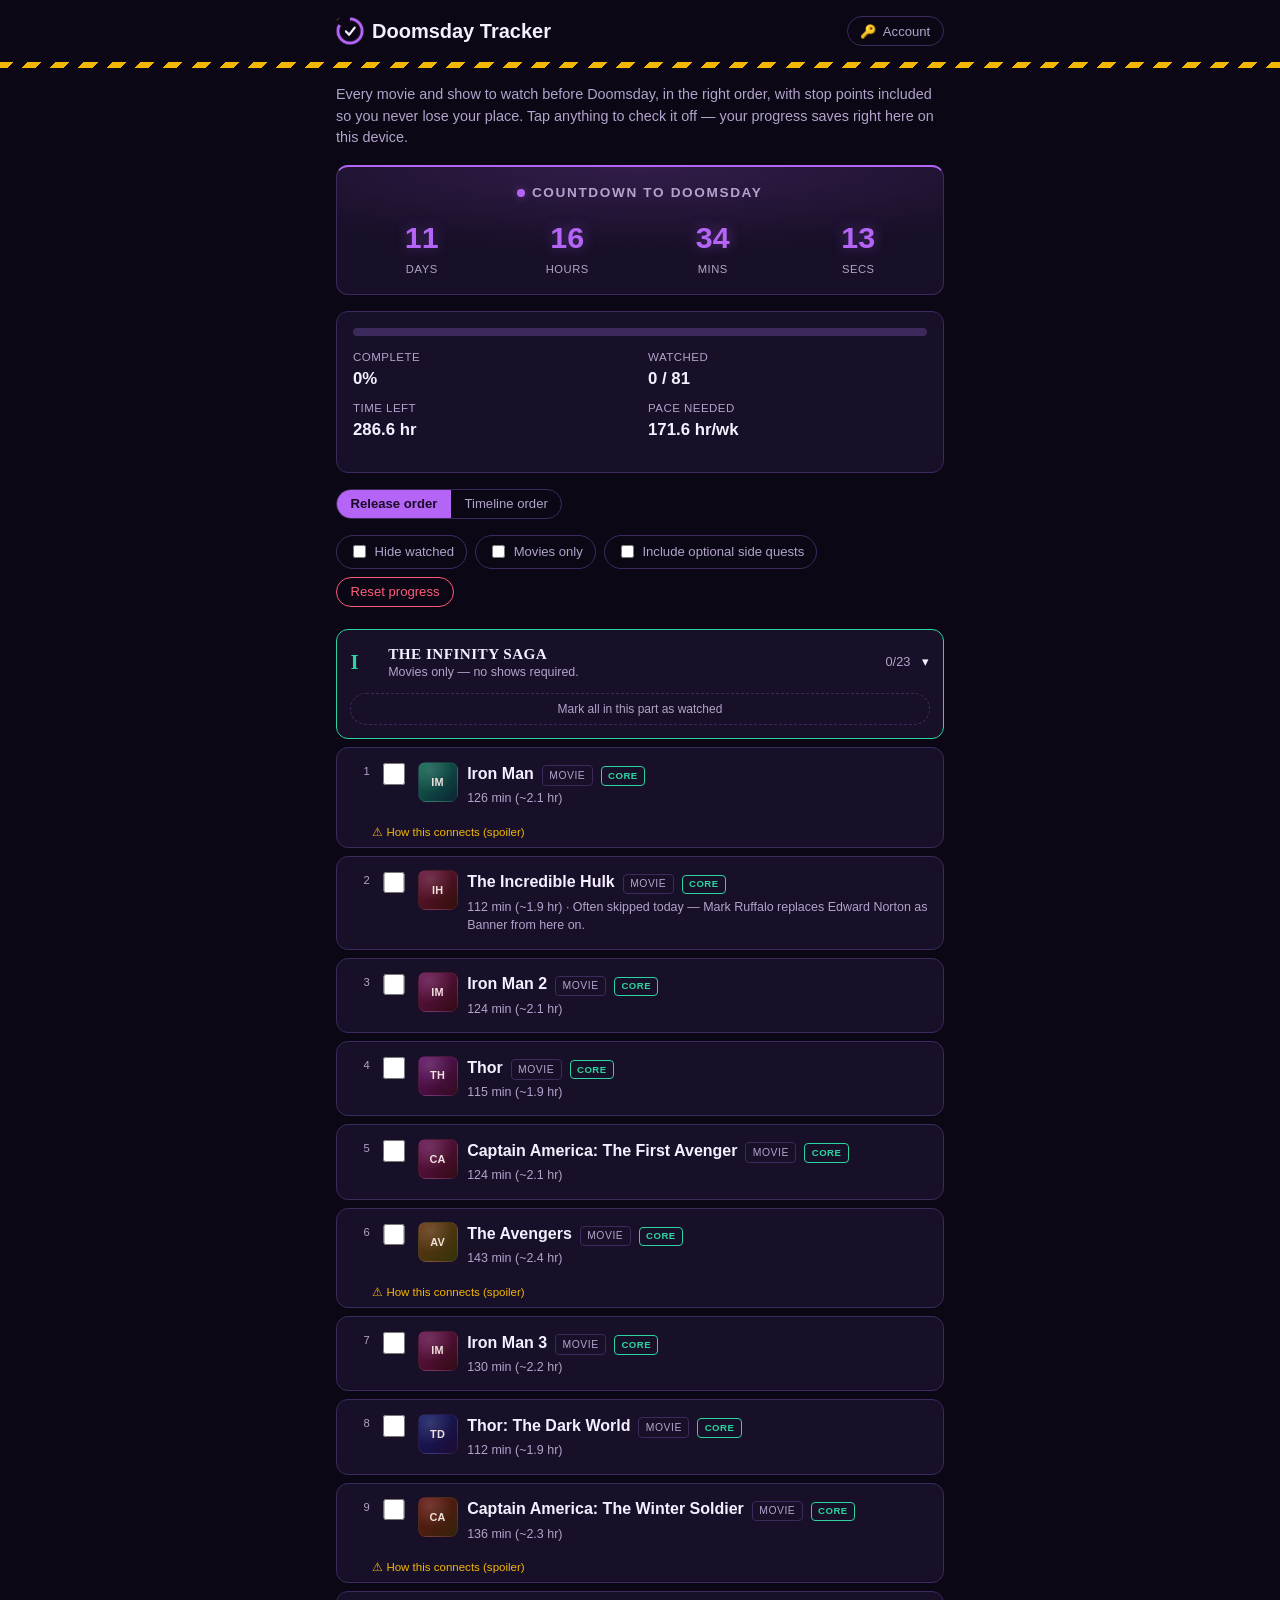
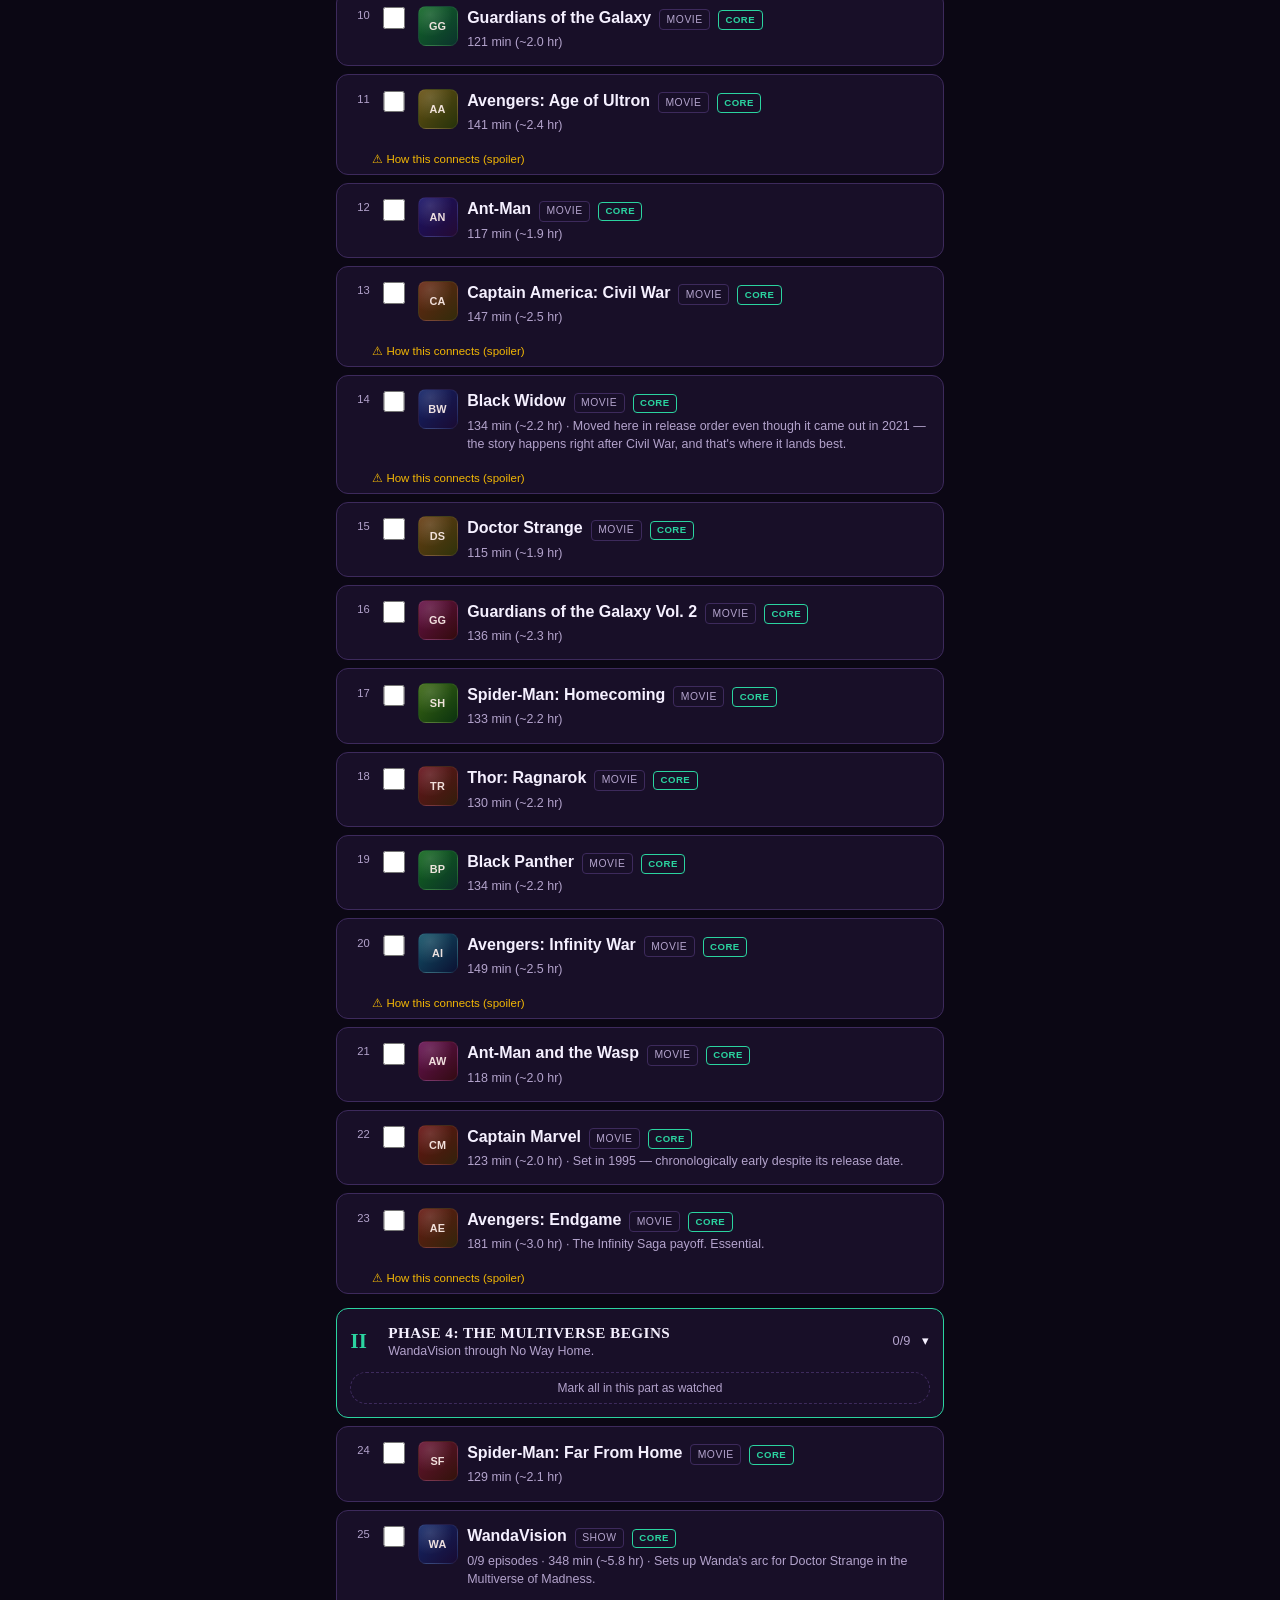
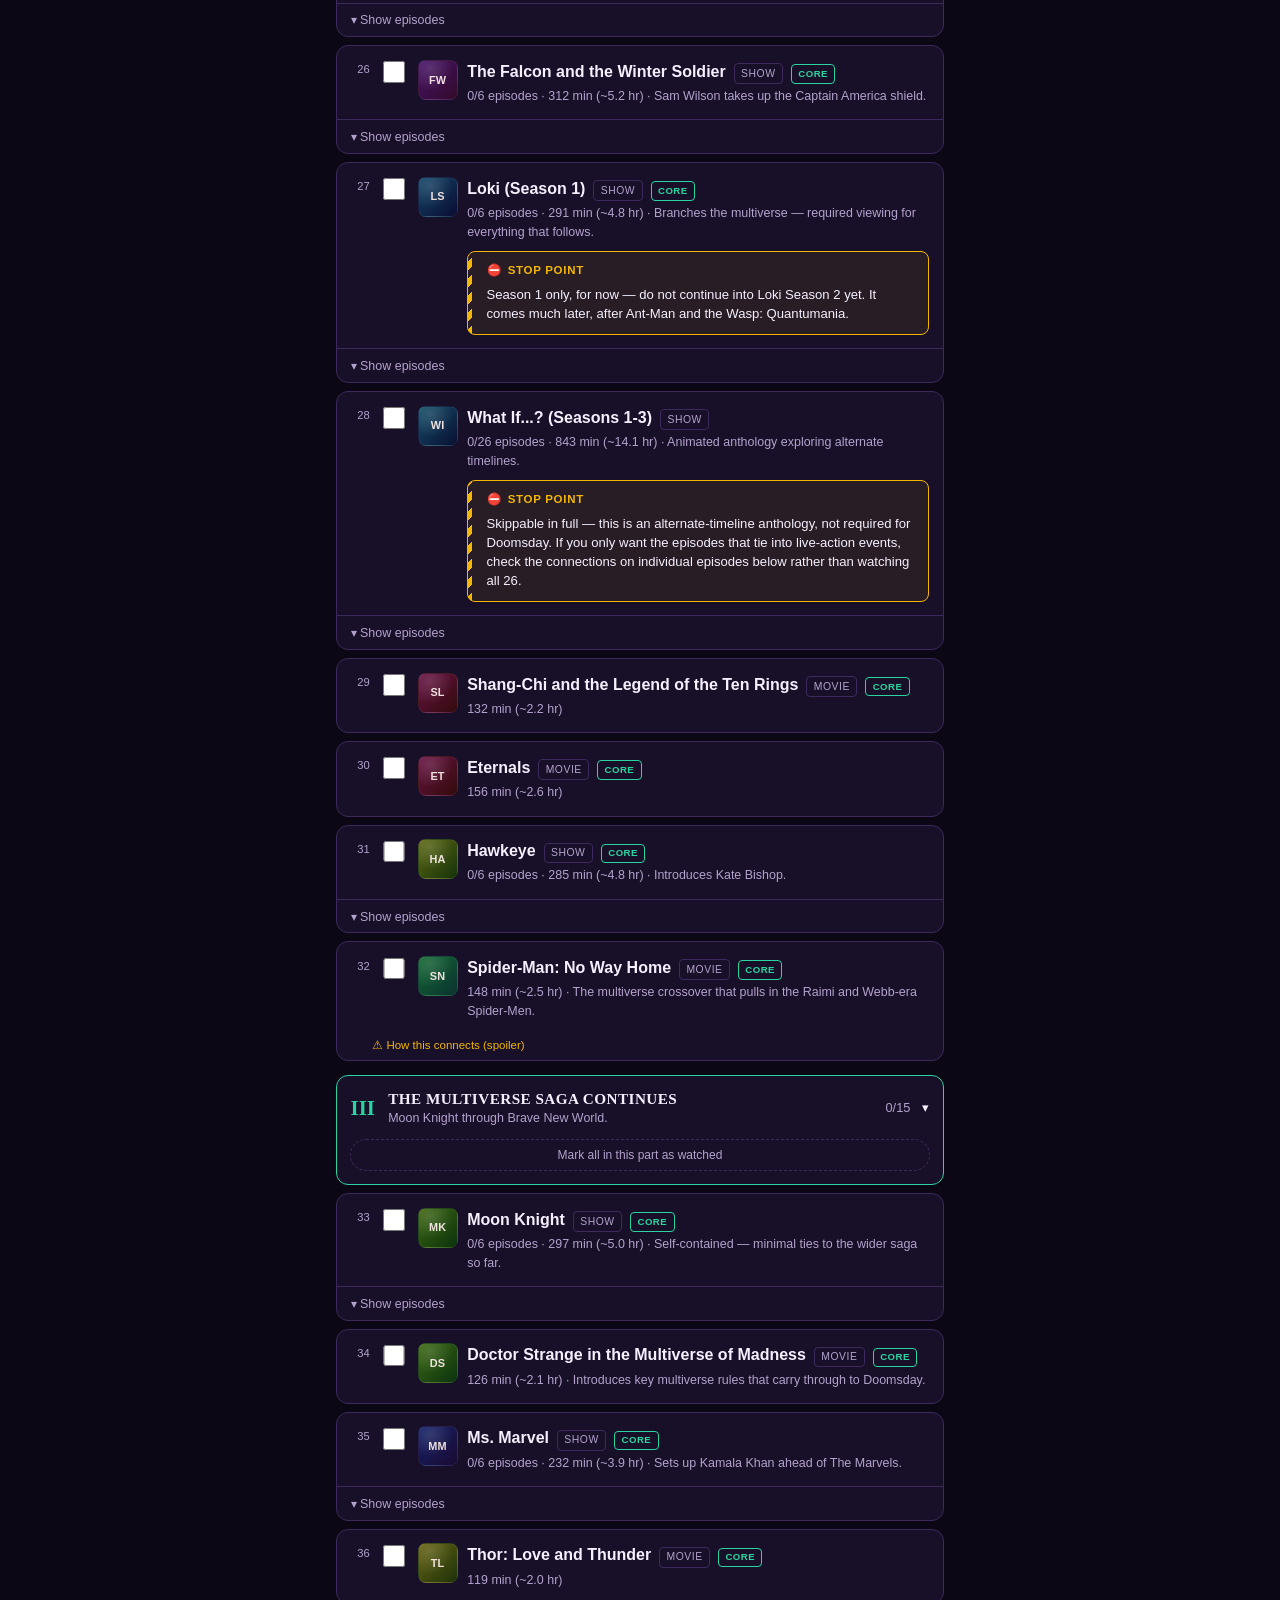
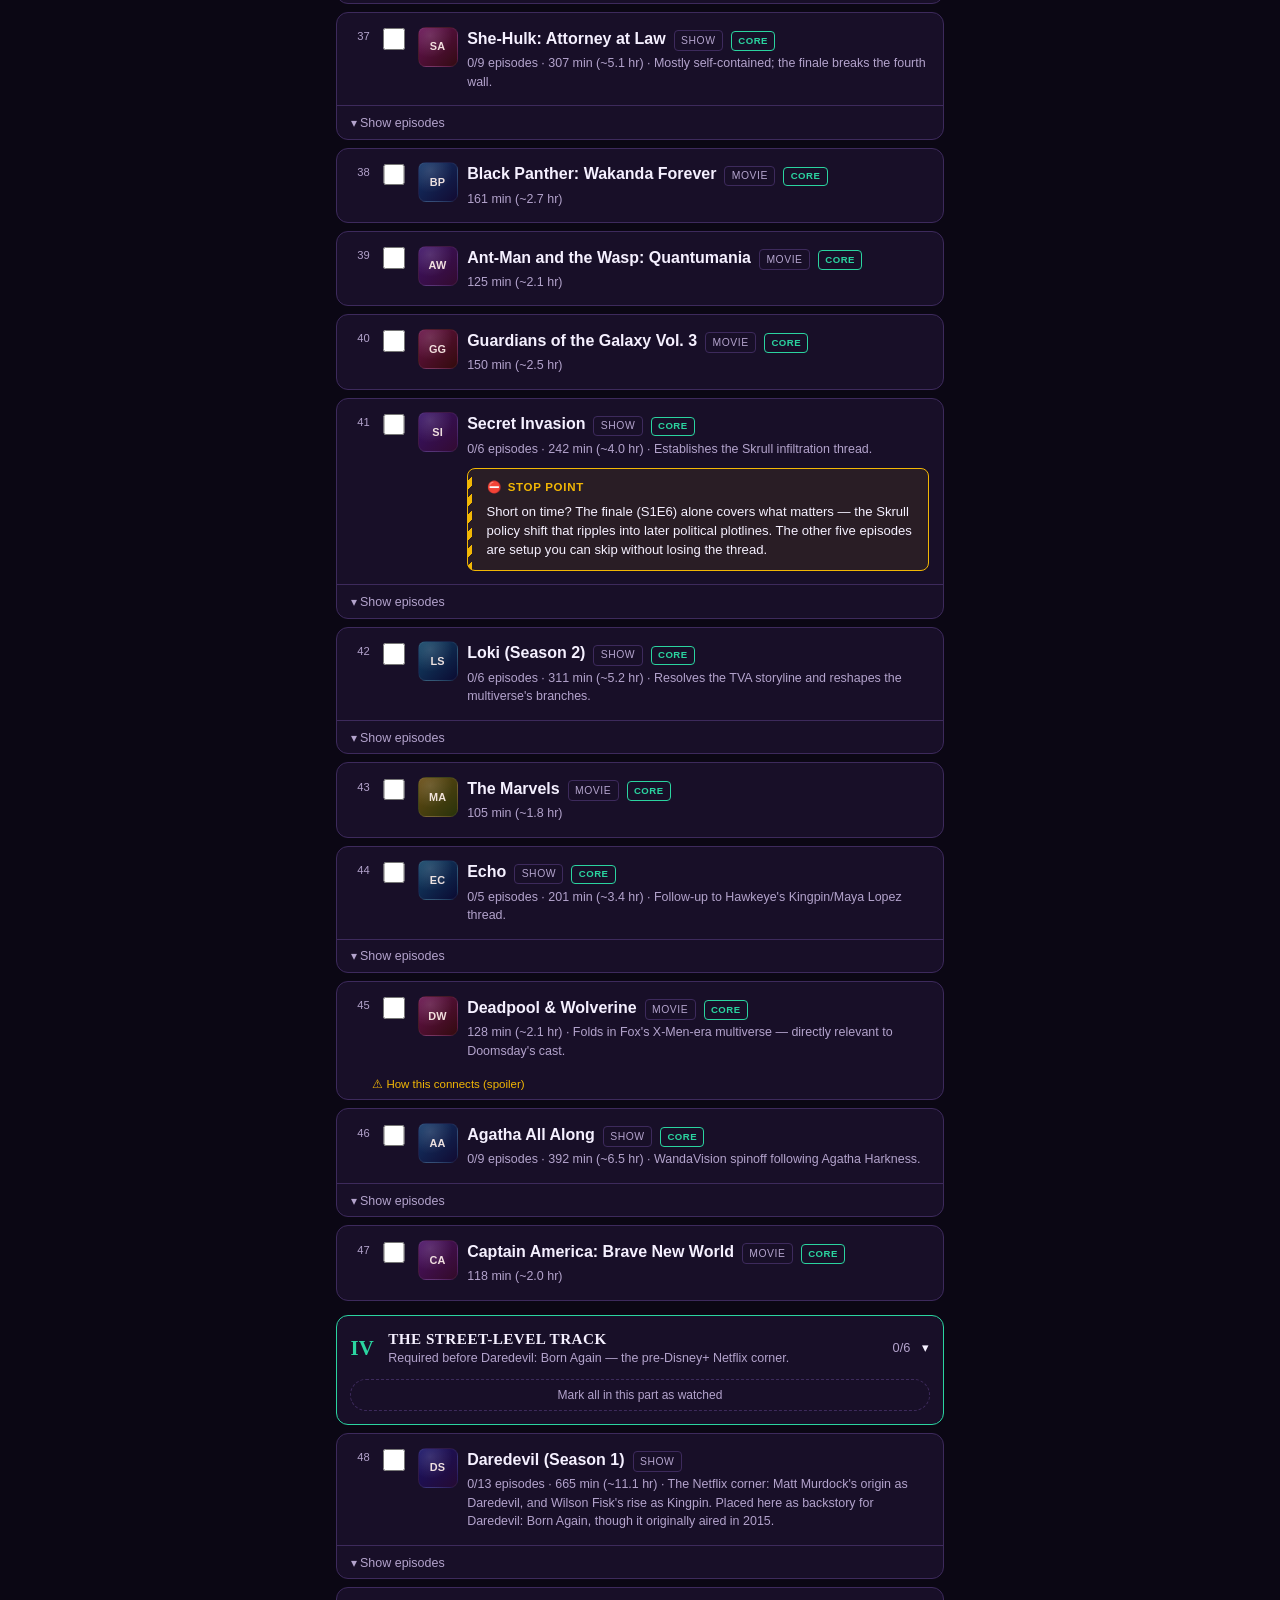
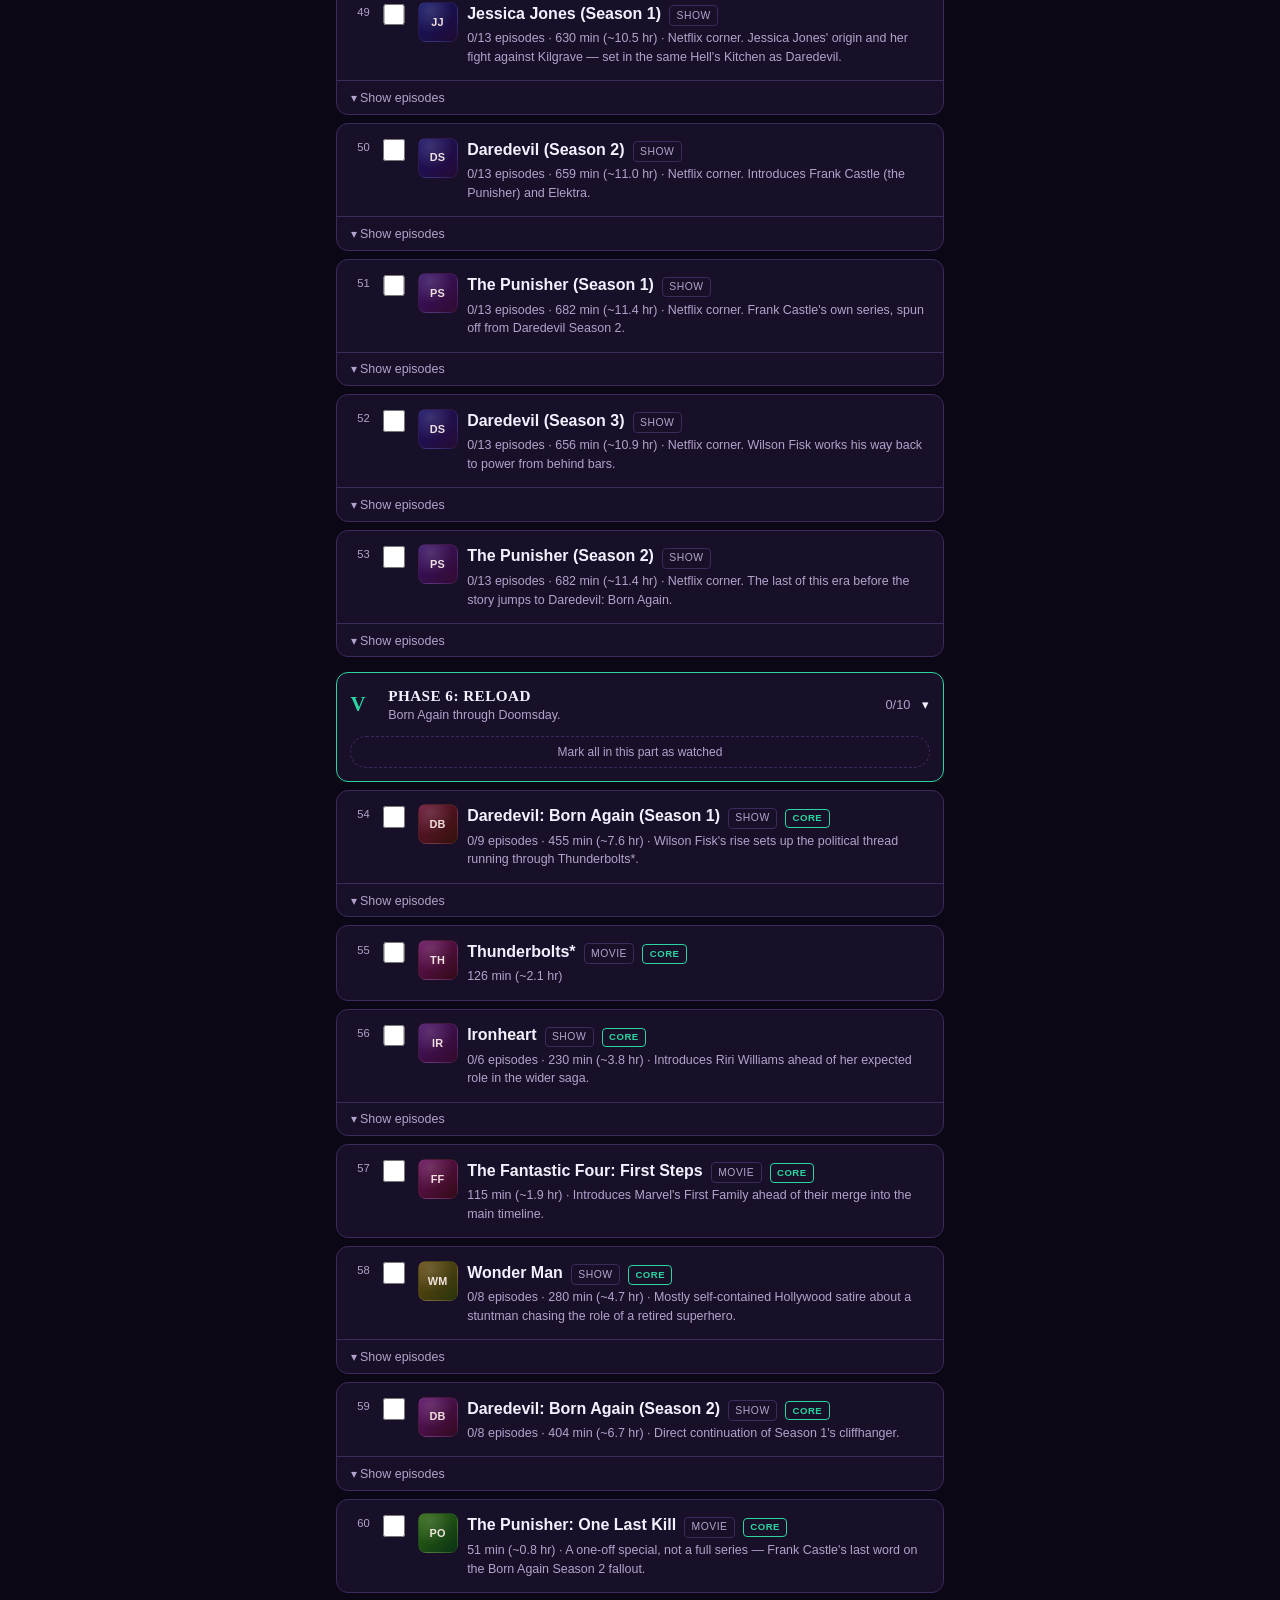
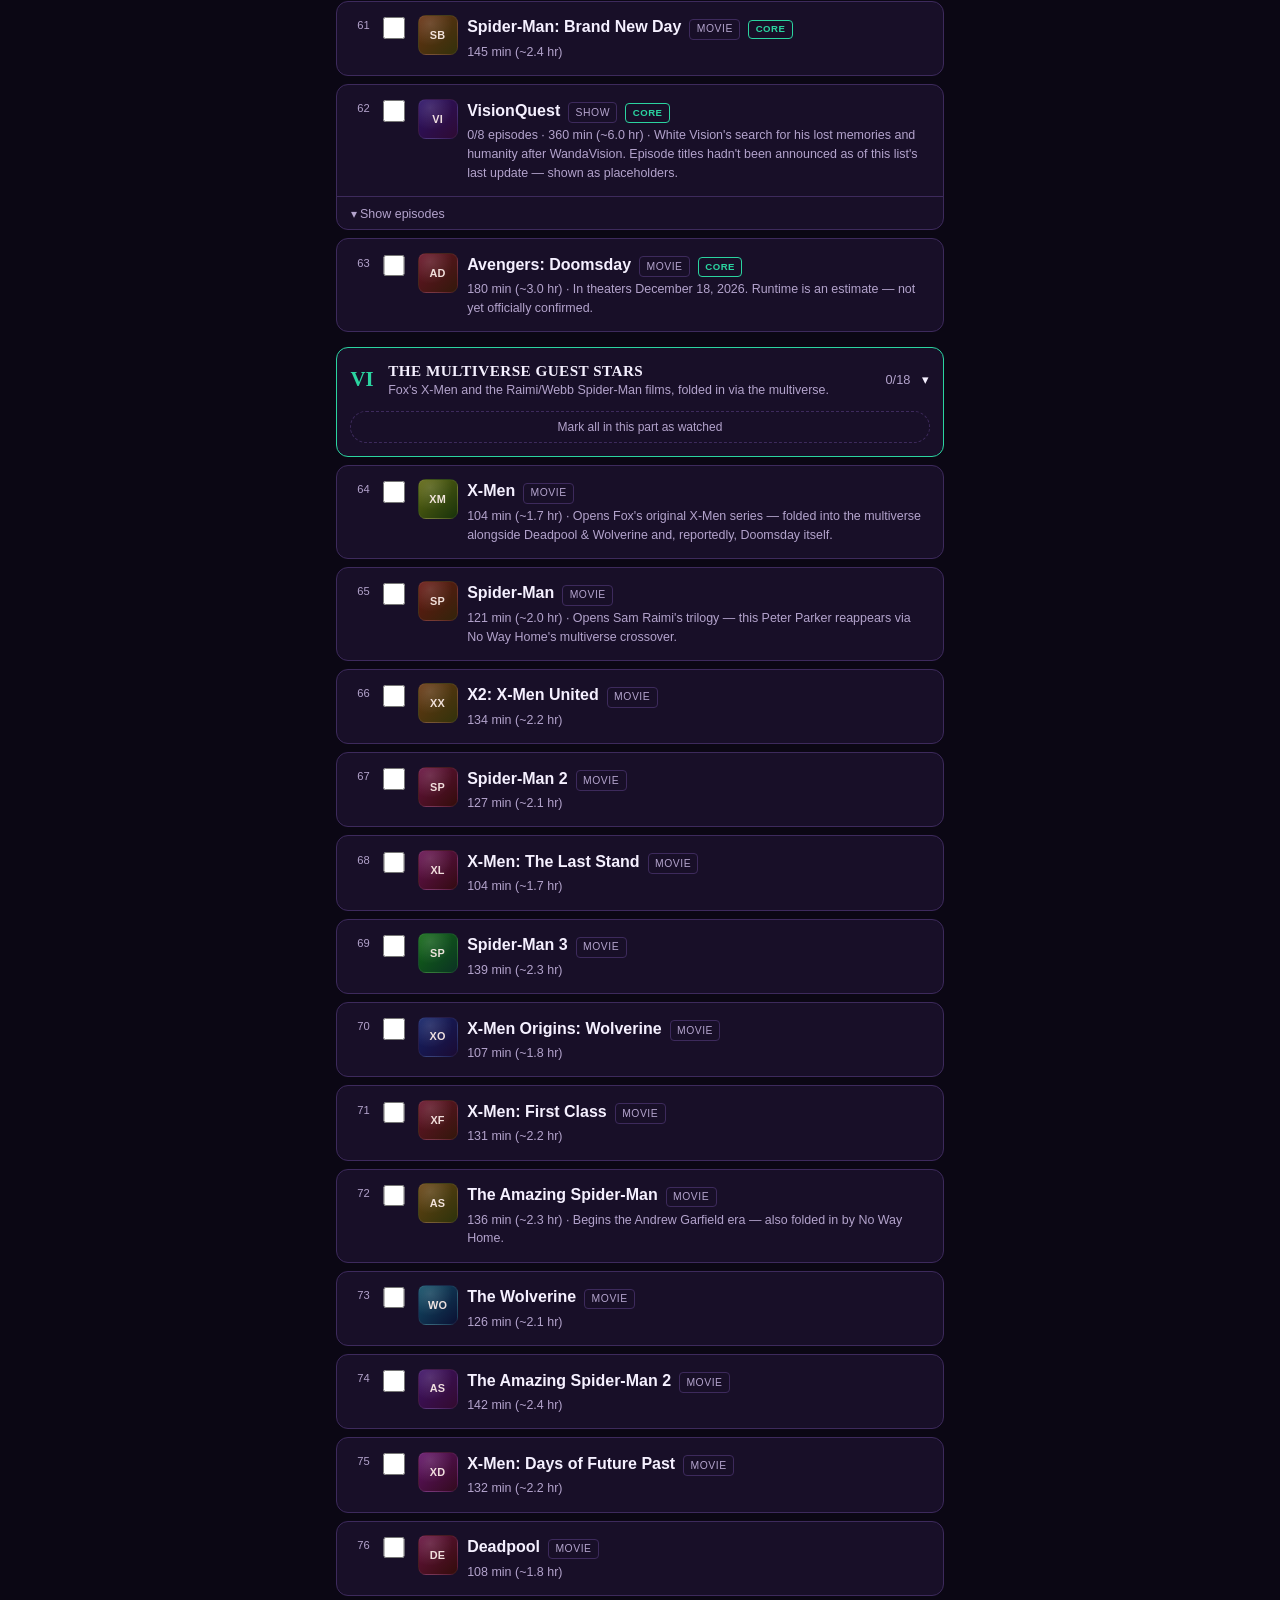
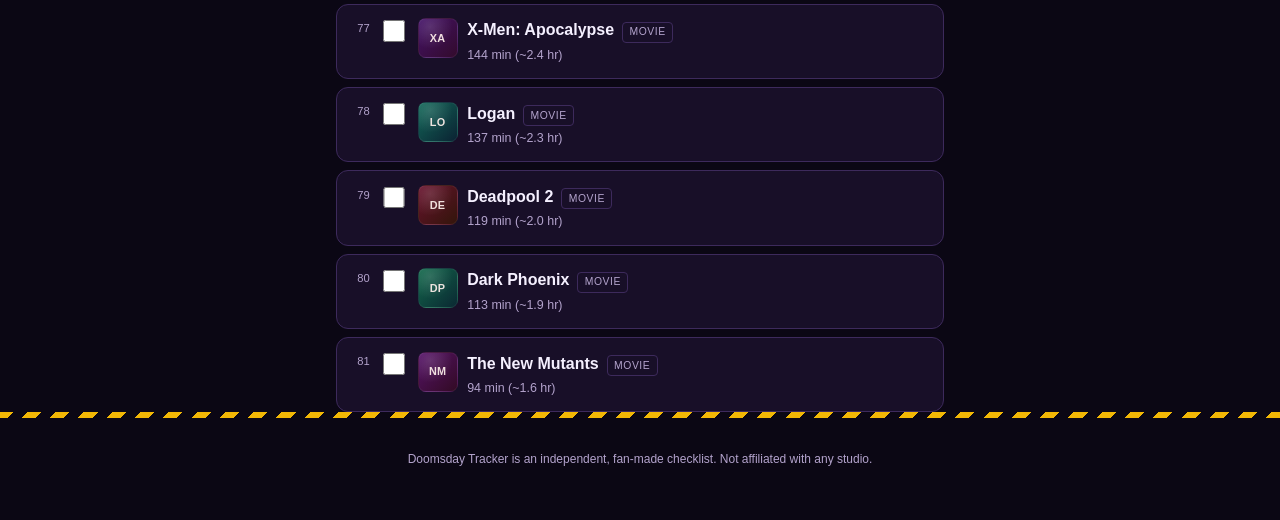
==== index.html @ a4cf2f02 "Switch theme to Multiverse Purple/Gold Replaces the red/amber "hazard" palette with a violet accent " ====
<!DOCTYPE html>
<html lang="en">
<head>
  <meta charset="UTF-8" />
  <meta name="viewport" content="width=device-width, initial-scale=1" />
  <title>Doomsday Tracker</title>
  <meta name="description" content="Every movie and show to watch before Doomsday, in the right order, with stop points so you never lose your place. Tap to check off — progress saves on this device." />
  <link rel="manifest" href="manifest.json" />
  <link rel="icon" href="icons/favicon-32.png" sizes="32x32" />
  <link rel="apple-touch-icon" href="icons/apple-touch-icon.png" />
  <meta name="theme-color" content="#0b0714" />
  <link rel="stylesheet" href="styles.css" />
</head>
<body>
  <div class="ptr-indicator" id="ptrIndicator" aria-hidden="true">
    <span class="ptr-spinner" id="ptrSpinner">↓</span>
  </div>
  <header class="site-header">
    <div class="wrap">
      <a class="brand" href="index.html">
        <img src="icons/icon-192.png" alt="" />
        Doomsday Tracker
      </a>
      <button class="account-btn" id="accountBtn" type="button" hidden>
        <span aria-hidden="true">🔑</span>
        <span id="accountBtnLabel">Account</span>
      </button>
    </div>
  </header>
  <div class="hazard-stripe" aria-hidden="true"></div>

  <div class="update-banner" id="updateBanner" role="status" hidden>
    <span>A new version is ready.</span>
    <button class="update-banner-btn" id="updateBannerBtn" type="button">Refresh</button>
  </div>

  <main class="wrap">
    <p class="tagline">
      Every movie and show to watch before Doomsday, in the right order, with
      stop points included so you never lose your place. Tap anything to
      check it off — your progress saves right here on this device.
    </p>

    <section class="countdown" aria-label="Countdown to Doomsday">
      <h2><span class="status-dot pulse" aria-hidden="true"></span>Countdown to Doomsday</h2>
      <div class="countdown-grid">
        <div><strong id="cdDays">0</strong><span>Days</span></div>
        <div><strong id="cdHours">00</strong><span>Hours</span></div>
        <div><strong id="cdMinutes">00</strong><span>Mins</span></div>
        <div><strong id="cdSeconds">00</strong><span>Secs</span></div>
      </div>
    </section>

    <section class="stats" aria-label="Progress stats">
      <div class="stats-bar">
        <div class="stats-bar-fill" id="progressFill"></div>
      </div>
      <dl class="stats-grid">
        <div>
          <dt>Complete</dt>
          <dd id="statPercent">0%</dd>
        </div>
        <div>
          <dt>Watched</dt>
          <dd id="statCount">0 / 0</dd>
        </div>
        <div>
          <dt>Time left</dt>
          <dd id="statHoursLeft">0 hr</dd>
        </div>
        <div>
          <dt>Pace needed</dt>
          <dd id="statPace">0 hr/wk</dd>
        </div>
      </dl>
    </section>

    <div class="controls">
      <div class="segmented" role="group" aria-label="Sort order">
        <button id="sortRelease" class="active" type="button">Release order</button>
        <button id="sortTimeline" type="button">Timeline order</button>
      </div>
    </div>

    <div class="controls">
      <label class="filter-toggle">
        <input type="checkbox" id="hideWatched" />
        Hide watched
      </label>
      <label class="filter-toggle">
        <input type="checkbox" id="moviesOnly" />
        Movies only
      </label>
      <label class="filter-toggle" title="Adds Agents of S.H.I.E.L.D., Luke Cage, Iron Fist, The Defenders, and Jessica Jones Seasons 2-3 — side content that doesn't feed into Doomsday directly.">
        <input type="checkbox" id="includeOptional" />
        Include optional side quests
      </label>
      <div class="spacer"></div>
      <button class="reset-btn" id="resetBtn" type="button">Reset progress</button>
    </div>

    <ul class="item-list" id="itemList"></ul>
  </main>

  <div class="hazard-stripe" aria-hidden="true"></div>
  <footer class="site-footer">
    <div class="wrap">
      <p>Doomsday Tracker is an independent, fan-made checklist. Not affiliated with any studio.</p>
    </div>
  </footer>

  <div class="modal-overlay" id="authModalOverlay" hidden>
    <div class="modal-card" role="dialog" aria-modal="true" aria-labelledby="authModalTitle">
      <button class="modal-close" id="authModalClose" type="button" aria-label="Close">✕</button>
      <div class="modal-icon" aria-hidden="true">🎬</div>

      <div id="authModalUnsynced">
        <div class="segmented modal-tabs" role="group" aria-label="Register or sign in">
          <button id="authTabRegister" class="active" type="button">Register</button>
          <button id="authTabSignin" type="button">Sign In</button>
        </div>

        <div id="authPanelRegister">
          <h2 id="authModalTitle">Create your access code</h2>
          <p class="modal-subtitle">Get a 16-digit code to carry your progress to any device</p>
          <p class="modal-hint">
            No email, no password — just a random 16-digit code. That's your only login, so keep it somewhere safe.
          </p>
          <button class="modal-primary-btn" id="generateCodeBtn" type="button">Generate my code</button>
        </div>

        <div id="authPanelSignin" hidden>
          <h2>Welcome back</h2>
          <p class="modal-subtitle">Enter the 16-digit code from your other device</p>
          <input
            id="joinCodeInput"
            class="modal-input"
            type="text"
            inputmode="numeric"
            placeholder="0000 0000 0000 0000"
            maxlength="19"
            autocomplete="off"
          />
          <button class="modal-primary-btn" id="joinCodeBtn" type="button">Sign In</button>
        </div>

        <p class="modal-error" id="authModalError" hidden></p>
      </div>

      <div id="authModalSynced" hidden>
        <h2>You're synced</h2>
        <p class="modal-subtitle">Enter this code on another device to pick up here</p>
        <p class="modal-code-display" id="syncCodeDisplay"></p>
        <div class="modal-actions">
          <button class="modal-secondary-btn" id="copyCodeBtn" type="button">Copy code</button>
          <button class="modal-secondary-btn danger" id="stopSyncBtn" type="button">Sign out</button>
        </div>
      </div>
    </div>
  </div>

  <script src="pwa.js" defer></script>
  <script type="module" src="app.js"></script>
</body>
</html>
---- styles.css ----
/* styles.css — mobile-first layout, shared across all pages */

:root {
  --bg: #0b0714;
  --bg-elevated: #180f28;
  --border: #3d2a5c;
  --text: #f5f0ff;
  --text-dim: #b3a3cc;
  --accent: #b565f5;
  --accent-glow: rgba(181, 101, 245, 0.4);
  --accent-wash: rgba(181, 101, 245, 0.16);
  --on-accent: #180a26;
  --hazard: #f2b705;
  --hazard-glow: rgba(242, 183, 5, 0.08);
  --good: #2bd4a0;
  --danger: #ff5c7a;
  --radius: 12px;
  --max-width: 640px;
}

@media (prefers-reduced-motion: no-preference) {
  .pulse {
    animation: pulse 2.4s ease-in-out infinite;
  }
}

@keyframes pulse {
  0%,
  100% {
    opacity: 1;
  }
  50% {
    opacity: 0.55;
  }
}

/* repeating hazard-stripe divider, used sparingly as a section accent */
.hazard-stripe {
  height: 6px;
  margin-bottom: 1rem;
  background: repeating-linear-gradient(
    -45deg,
    var(--hazard),
    var(--hazard) 10px,
    var(--bg) 10px,
    var(--bg) 20px
  );
}

* {
  box-sizing: border-box;
}

html,
body {
  margin: 0;
  padding: 0;
  /* Custom pull-to-refresh (pwa.js) takes over the drag-down-from-top
     gesture itself; this stops the browser's own version fighting it. */
  overscroll-behavior-y: contain;
}

body {
  background: var(--bg);
  color: var(--text);
  font-family: -apple-system, BlinkMacSystemFont, "Segoe UI", Roboto, Helvetica, Arial, sans-serif;
  line-height: 1.5;
  padding-bottom: 2.5rem;
}

a {
  color: var(--accent);
}

.wrap {
  max-width: var(--max-width);
  margin: 0 auto;
  padding: 0 1rem;
}

/* ---------- header / nav ---------- */

header.site-header {
  padding: 1rem 0;
}

header.site-header .wrap {
  display: flex;
  align-items: center;
  justify-content: space-between;
  gap: 1rem;
  flex-wrap: wrap;
}

.brand {
  font-size: 1.25rem;
  font-weight: 700;
  color: var(--text);
  text-decoration: none;
  display: flex;
  align-items: center;
  gap: 0.5rem;
}

.brand img {
  width: 28px;
  height: 28px;
  border-radius: 6px;
}

nav.site-nav {
  display: flex;
  gap: 1rem;
  font-size: 0.9rem;
}

nav.site-nav a {
  color: var(--text-dim);
  text-decoration: none;
}

nav.site-nav a[aria-current="page"] {
  color: var(--accent);
  font-weight: 600;
}

/* ---------- tagline ---------- */

.tagline {
  color: var(--text-dim);
  font-size: 0.9rem;
  margin: 0 0 1rem;
}

/* ---------- countdown ---------- */

.countdown {
  background: radial-gradient(ellipse 120% 100% at 50% 0%, var(--accent-wash), transparent 65%), var(--bg-elevated);
  border: 1px solid var(--border);
  border-top: 2px solid var(--accent);
  border-radius: var(--radius);
  padding: 1rem;
  margin-bottom: 1rem;
  text-align: center;
}

.countdown h2 {
  margin: 0 0 0.75rem;
  font-size: 0.85rem;
  text-transform: uppercase;
  letter-spacing: 0.12em;
  color: var(--text-dim);
  font-weight: 600;
}

.status-dot {
  display: inline-block;
  width: 8px;
  height: 8px;
  margin-right: 0.4rem;
  border-radius: 50%;
  background: var(--accent);
  box-shadow: 0 0 8px var(--accent-glow);
  vertical-align: middle;
}

.countdown-grid {
  display: grid;
  grid-template-columns: repeat(4, 1fr);
  gap: 0.5rem;
}

.countdown-grid div {
  display: flex;
  flex-direction: column;
}

.countdown-grid strong {
  font-size: 1.6rem;
  font-variant-numeric: tabular-nums;
  color: var(--accent);
  text-shadow: 0 0 14px var(--accent-glow);
}

.countdown-grid span {
  font-size: 0.7rem;
  color: var(--text-dim);
  text-transform: uppercase;
  letter-spacing: 0.05em;
}

/* ---------- stats bar ---------- */

.stats {
  background: var(--bg-elevated);
  border: 1px solid var(--border);
  border-radius: var(--radius);
  padding: 1rem;
  margin-bottom: 1rem;
}

.stats-bar {
  height: 8px;
  border-radius: 999px;
  background: var(--border);
  overflow: hidden;
  margin-bottom: 0.75rem;
}

.stats-bar-fill {
  height: 100%;
  background: var(--good);
  width: 0%;
  transition: width 0.2s ease;
}

.stats-grid {
  display: grid;
  grid-template-columns: repeat(2, 1fr);
  gap: 0.5rem 1rem;
  font-size: 0.85rem;
}

.stats-grid dt {
  color: var(--text-dim);
  font-size: 0.72rem;
  text-transform: uppercase;
  letter-spacing: 0.04em;
}

.stats-grid dd {
  margin: 0;
  font-size: 1.05rem;
  font-weight: 700;
}

/* ---------- account button (header) ---------- */

.account-btn {
  display: inline-flex;
  align-items: center;
  gap: 0.4rem;
  background: none;
  border: 1px solid var(--border);
  color: var(--text-dim);
  border-radius: 999px;
  padding: 0.4rem 0.8rem;
  font-size: 0.82rem;
  cursor: pointer;
}

/* a class selector otherwise ties the UA [hidden] rule's specificity and
   can lose to it depending on stylesheet order — force the override */
.account-btn[hidden] {
  display: none;
}

.account-btn.synced {
  border-color: var(--good);
  color: var(--good);
}

/* ---------- account modal (register / sign in) ---------- */

.modal-overlay {
  position: fixed;
  inset: 0;
  z-index: 100;
  display: flex;
  align-items: flex-end;
  justify-content: center;
  background: rgba(0, 0, 0, 0.6);
  padding: 0 0 env(safe-area-inset-bottom, 0px);
}

/* a class selector otherwise ties the UA [hidden] rule's specificity and
   can lose to it depending on stylesheet order — force the override */
.modal-overlay[hidden] {
  display: none;
}

@media (min-width: 480px) {
  .modal-overlay {
    align-items: center;
    padding: 1rem;
  }
}

.modal-card {
  position: relative;
  width: 100%;
  max-width: 420px;
  max-height: 90vh;
  overflow-y: auto;
  background: var(--bg-elevated);
  border: 1px solid var(--border);
  border-top: 2px solid var(--accent);
  border-radius: var(--radius) var(--radius) 0 0;
  padding: 1.5rem 1.25rem 1.75rem;
  text-align: center;
}

@media (min-width: 480px) {
  .modal-card {
    border-radius: var(--radius);
  }
}

.modal-close {
  position: absolute;
  top: 0.75rem;
  right: 0.75rem;
  width: 2rem;
  height: 2rem;
  border-radius: 50%;
  background: var(--bg);
  border: 1px solid var(--border);
  color: var(--text-dim);
  cursor: pointer;
}

.modal-icon {
  font-size: 2.25rem;
  margin-bottom: 0.5rem;
}

.modal-card h2 {
  margin: 0 0 0.35rem;
  font-size: 1.2rem;
}

.modal-subtitle {
  margin: 0 0 1rem;
  color: var(--text-dim);
  font-size: 0.85rem;
}

.modal-tabs {
  display: flex;
  width: 100%;
  margin-bottom: 1.25rem;
}

.modal-tabs button {
  flex: 1;
}

.modal-hint {
  display: flex;
  align-items: center;
  gap: 0.5rem;
  text-align: left;
  background: var(--bg);
  border: 1px solid var(--border);
  border-radius: 10px;
  padding: 0.7rem 0.85rem;
  margin: 0 0 1.25rem;
  font-size: 0.8rem;
  color: var(--text-dim);
  line-height: 1.4;
}

.modal-input {
  display: block;
  width: 100%;
  background: var(--bg);
  border: 1px solid var(--border);
  border-radius: 10px;
  padding: 0.75rem 0.9rem;
  color: var(--text);
  font-size: 1rem;
  font-variant-numeric: tabular-nums;
  text-align: center;
  letter-spacing: 0.04em;
  margin-bottom: 1rem;
}

.modal-input::placeholder {
  color: var(--text-dim);
  letter-spacing: normal;
}

.modal-primary-btn {
  display: block;
  width: 100%;
  background: var(--accent);
  border: none;
  color: var(--on-accent);
  font-weight: 700;
  border-radius: 999px;
  padding: 0.75rem;
  font-size: 0.95rem;
  cursor: pointer;
}

.modal-primary-btn:disabled {
  opacity: 0.6;
  cursor: default;
}

.modal-error {
  margin: 0.85rem 0 0;
  font-size: 0.8rem;
  color: var(--danger);
}

.update-banner {
  position: sticky;
  top: 0;
  z-index: 20;
  display: flex;
  align-items: center;
  justify-content: center;
  gap: 0.75rem;
  padding: 0.6rem 1rem;
  background: var(--accent);
  color: var(--on-accent);
  font-size: 0.85rem;
  font-weight: 600;
}

.update-banner[hidden] {
  display: none;
}

.update-banner-btn {
  background: var(--on-accent);
  color: var(--text);
  border: none;
  border-radius: 999px;
  padding: 0.35rem 0.9rem;
  font-size: 0.8rem;
  font-weight: 700;
  cursor: pointer;
}

/* Pull-to-refresh indicator. Fixed at the top of the viewport, translated
   fully out of view by default; app.js drives --ptr-progress (0-1) and
   the .pulling/.ready/.refreshing classes as a touch drag proceeds. This
   exists because standalone (installed) PWAs don't get the browser's own
   pull-to-refresh gesture — only a normal browser tab does. */
.ptr-indicator {
  position: fixed;
  top: 0;
  left: 50%;
  z-index: 30;
  width: 2.25rem;
  height: 2.25rem;
  margin-left: -1.125rem;
  margin-top: -2.25rem;
  display: flex;
  align-items: center;
  justify-content: center;
  border-radius: 50%;
  background: var(--bg-elevated);
  border: 1px solid var(--border);
  color: var(--accent);
  font-size: 1.1rem;
  transform: translateY(calc(var(--ptr-progress, 0) * 3.5rem)) rotate(calc(var(--ptr-progress, 0) * 180deg));
}

.ptr-indicator.pulling {
  transition: none;
}

.ptr-indicator.ready {
  color: var(--good);
}

.ptr-indicator.settling {
  transition: transform 0.2s ease-out;
}

.ptr-indicator.refreshing {
  transition: transform 0.2s ease-out;
  transform: translateY(3.5rem);
}

@media (prefers-reduced-motion: no-preference) {
  .ptr-indicator.refreshing .ptr-spinner {
    animation: pulse 1s ease-in-out infinite;
  }
}

.modal-code-display {
  font-size: 1.15rem;
  font-weight: 700;
  font-variant-numeric: tabular-nums;
  letter-spacing: 0.04em;
  background: var(--bg);
  border: 1px solid var(--good);
  border-radius: 10px;
  padding: 0.85rem;
  margin: 0 0 1.25rem;
}

.modal-actions {
  display: flex;
  gap: 0.6rem;
}

.modal-secondary-btn {
  flex: 1;
  background: none;
  border: 1px solid var(--border);
  color: var(--text);
  border-radius: 999px;
  padding: 0.6rem;
  font-size: 0.85rem;
  cursor: pointer;
}

.modal-secondary-btn.danger {
  border-color: var(--danger);
  color: var(--danger);
}

/* ---------- controls ---------- */

.controls {
  display: flex;
  flex-wrap: wrap;
  gap: 0.5rem;
  margin-bottom: 1rem;
  align-items: center;
}

.segmented {
  display: inline-flex;
  border: 1px solid var(--border);
  border-radius: 999px;
  overflow: hidden;
}

.segmented button {
  background: none;
  border: none;
  color: var(--text-dim);
  padding: 0.4rem 0.85rem;
  font-size: 0.82rem;
  cursor: pointer;
}

.segmented button.active {
  background: var(--accent);
  color: var(--on-accent);
  font-weight: 600;
}

.filter-toggle {
  display: inline-flex;
  align-items: center;
  gap: 0.35rem;
  font-size: 0.82rem;
  color: var(--text-dim);
  border: 1px solid var(--border);
  border-radius: 999px;
  padding: 0.4rem 0.75rem;
  cursor: pointer;
  user-select: none;
}

.filter-toggle input {
  accent-color: var(--accent);
}

.spacer {
  flex: 1;
}

button.reset-btn {
  background: none;
  border: 1px solid var(--danger);
  color: var(--danger);
  border-radius: 999px;
  padding: 0.4rem 0.85rem;
  font-size: 0.82rem;
  cursor: pointer;
}

button.reset-btn.confirming {
  background: var(--danger);
  color: var(--on-accent);
  font-weight: 600;
}

/* ---------- checklist ---------- */

ul.item-list {
  list-style: none;
  margin: 0;
  padding: 0;
  display: flex;
  flex-direction: column;
  gap: 0.5rem;
}

li.item {
  background: var(--bg-elevated);
  border: 1px solid var(--border);
  border-radius: var(--radius);
}

li.item label {
  display: flex;
  align-items: flex-start;
  gap: 0.6rem;
  padding: 0.85rem;
  cursor: pointer;
}

li.item input[type="checkbox"] {
  width: 1.35rem;
  height: 1.35rem;
  flex-shrink: 0;
  margin-top: 0.1rem;
  accent-color: var(--good);
  cursor: pointer;
}

/* ---------- expandable episode list (shows only) ---------- */

button.expand-toggle {
  display: block;
  width: 100%;
  background: none;
  border: none;
  border-top: 1px solid var(--border);
  color: var(--text-dim);
  font-size: 0.78rem;
  padding: 0.55rem 0.85rem;
  text-align: left;
  cursor: pointer;
}

button.expand-toggle.expanded {
  color: var(--accent);
}

ul.episode-list {
  list-style: none;
  margin: 0;
  padding: 0.4rem 0.5rem 0.6rem;
  border-top: 1px solid var(--border);
  display: flex;
  flex-direction: column;
  gap: 0.15rem;
}

li.episode-item label {
  display: flex;
  align-items: center;
  gap: 0.6rem;
  padding: 0.45rem 0.5rem;
  border-radius: 8px;
  cursor: pointer;
}

li.episode-item label:hover {
  background: var(--bg);
}

li.episode-item input[type="checkbox"] {
  width: 1.1rem;
  height: 1.1rem;
  flex-shrink: 0;
  accent-color: var(--good);
  cursor: pointer;
}

.episode-title {
  flex: 1;
  min-width: 0;
  font-size: 0.85rem;
}

.episode-runtime {
  font-size: 0.72rem;
  color: var(--text-dim);
  font-variant-numeric: tabular-nums;
  flex-shrink: 0;
}

button.spoiler-toggle {
  display: block;
  background: none;
  border: none;
  color: var(--hazard);
  font-size: 0.72rem;
  padding: 0.2rem 0.5rem 0.5rem 2.2rem;
  cursor: pointer;
  text-align: left;
}

button.spoiler-toggle.revealed {
  color: var(--text-dim);
}

.spoiler-text {
  margin: 0 0.5rem 0.5rem 2.2rem;
  padding: 0.5rem 0.6rem;
  border: 1px solid var(--hazard);
  border-radius: 8px;
  background: var(--hazard-glow);
  color: var(--text);
  font-size: 0.78rem;
  line-height: 1.4;
}

.item-thumb {
  width: 2.5rem;
  height: 2.5rem;
  flex-shrink: 0;
  border-radius: 8px;
  display: flex;
  align-items: center;
  justify-content: center;
  font-size: 0.68rem;
  font-weight: 700;
  letter-spacing: 0.02em;
  color: rgba(255, 240, 235, 0.92);
  border: 1px solid rgba(255, 255, 255, 0.06);
  background:
    radial-gradient(circle at 30% 20%, rgba(255, 255, 255, 0.14), transparent 55%),
    linear-gradient(135deg, hsl(var(--hue) 70% 24%), hsl(calc(var(--hue) + 35) 65% 12%));
}

.item-body {
  flex: 1;
  min-width: 0;
}

.item-title-row {
  display: flex;
  align-items: baseline;
  gap: 0.5rem;
  flex-wrap: wrap;
}

.item-title {
  font-weight: 600;
  font-size: 1rem;
}

li.item.watched .item-title {
  text-decoration: line-through;
  color: var(--text-dim);
}

.item-type {
  font-size: 0.65rem;
  text-transform: uppercase;
  letter-spacing: 0.05em;
  padding: 0.1rem 0.4rem;
  border-radius: 4px;
  border: 1px solid var(--border);
  color: var(--text-dim);
}

.core-badge {
  font-size: 0.6rem;
  font-weight: 700;
  text-transform: uppercase;
  letter-spacing: 0.05em;
  padding: 0.1rem 0.4rem;
  border-radius: 4px;
  border: 1px solid var(--good);
  color: var(--good);
}

.item-meta {
  font-size: 0.78rem;
  color: var(--text-dim);
  margin-top: 0.2rem;
}

.stop-point-callout {
  margin-top: 0.6rem;
  padding: 0.65rem 0.75rem;
  border-radius: 8px;
  border: 1px solid var(--hazard);
  background: var(--hazard-glow);
  background-image: repeating-linear-gradient(
    -45deg,
    var(--hazard),
    var(--hazard) 6px,
    transparent 6px,
    transparent 12px
  );
  background-size: 4px 100%;
  background-repeat: no-repeat;
}

.stop-point-header {
  display: flex;
  align-items: center;
  gap: 0.4rem;
  margin-left: 0.4rem;
  font-size: 0.72rem;
  font-weight: 700;
  text-transform: uppercase;
  letter-spacing: 0.06em;
  color: var(--hazard);
}

.stop-point-callout p {
  margin: 0.35rem 0 0 0.4rem;
  font-size: 0.82rem;
  line-height: 1.45;
  color: var(--text);
}

.item-order {
  font-size: 0.7rem;
  color: var(--text-dim);
  min-width: 1.2rem;
  text-align: right;
  padding-top: 0.1rem;
}

.empty-state {
  text-align: center;
  color: var(--text-dim);
  padding: 2rem 1rem;
  border: 1px dashed var(--border);
  border-radius: var(--radius);
}

/* ---------- section grouping (release-order view only) ---------- */

li.section-header {
  background: var(--bg-elevated);
  border: 1px solid var(--good);
  border-radius: var(--radius);
  margin-top: 0.4rem;
  overflow: hidden;
}

.section-toggle-btn {
  display: flex;
  align-items: center;
  gap: 0.75rem;
  width: 100%;
  background: none;
  border: none;
  padding: 0.9rem 0.85rem;
  cursor: pointer;
  text-align: left;
  color: var(--text);
}

.section-numeral {
  font-family: Georgia, "Times New Roman", serif;
  font-size: 1.3rem;
  font-weight: 700;
  color: var(--good);
  min-width: 1.6rem;
}

.section-text {
  flex: 1;
  min-width: 0;
  display: flex;
  flex-direction: column;
  gap: 0.15rem;
}

.section-title {
  font-family: Georgia, "Times New Roman", serif;
  font-weight: 700;
  font-size: 0.95rem;
  text-transform: uppercase;
  letter-spacing: 0.03em;
}

.section-desc {
  font-size: 0.78rem;
  color: var(--text-dim);
}

.section-progress {
  font-size: 0.8rem;
  color: var(--text-dim);
  white-space: nowrap;
}

.section-arrow {
  transition: transform 0.15s ease;
}

.section-arrow.collapsed {
  transform: rotate(-90deg);
}

.mark-section-btn {
  display: block;
  width: calc(100% - 1.6rem);
  margin: 0 0.8rem 0.8rem;
  background: none;
  border: 1px dashed var(--border);
  border-radius: 999px;
  padding: 0.5rem;
  font-size: 0.75rem;
  color: var(--text-dim);
  cursor: pointer;
}

.mark-section-btn:disabled {
  opacity: 0.45;
  cursor: default;
}

/* ---------- generic content pages ---------- */

main.content h1 {
  font-size: 1.4rem;
}

main.content h2 {
  font-size: 1.1rem;
  margin-top: 1.75rem;
}

main.content p {
  color: var(--text-dim);
}

footer.site-footer {
  text-align: center;
  color: var(--text-dim);
  font-size: 0.75rem;
  margin-top: 2rem;
}

/* ---------- small screens get a touch more breathing room ---------- */

@media (min-width: 480px) {
  .countdown-grid strong {
    font-size: 1.9rem;
  }
}
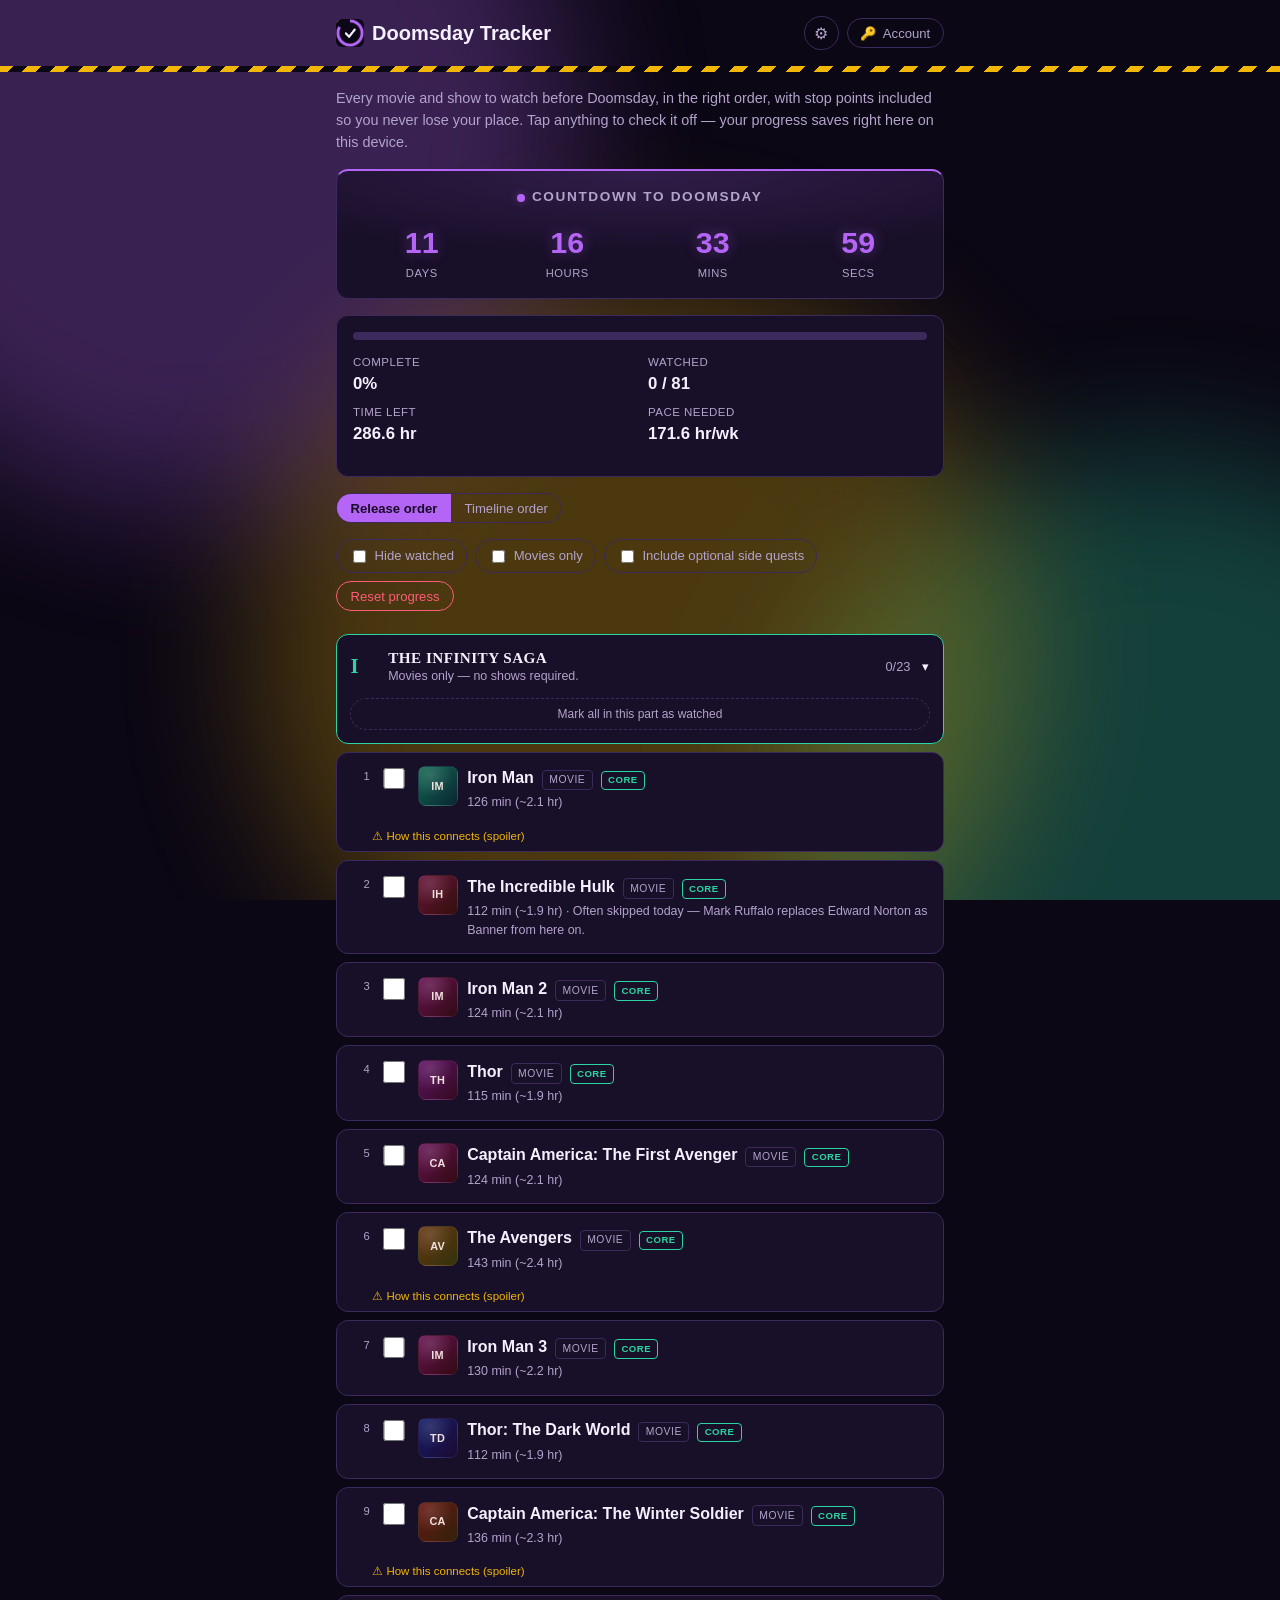
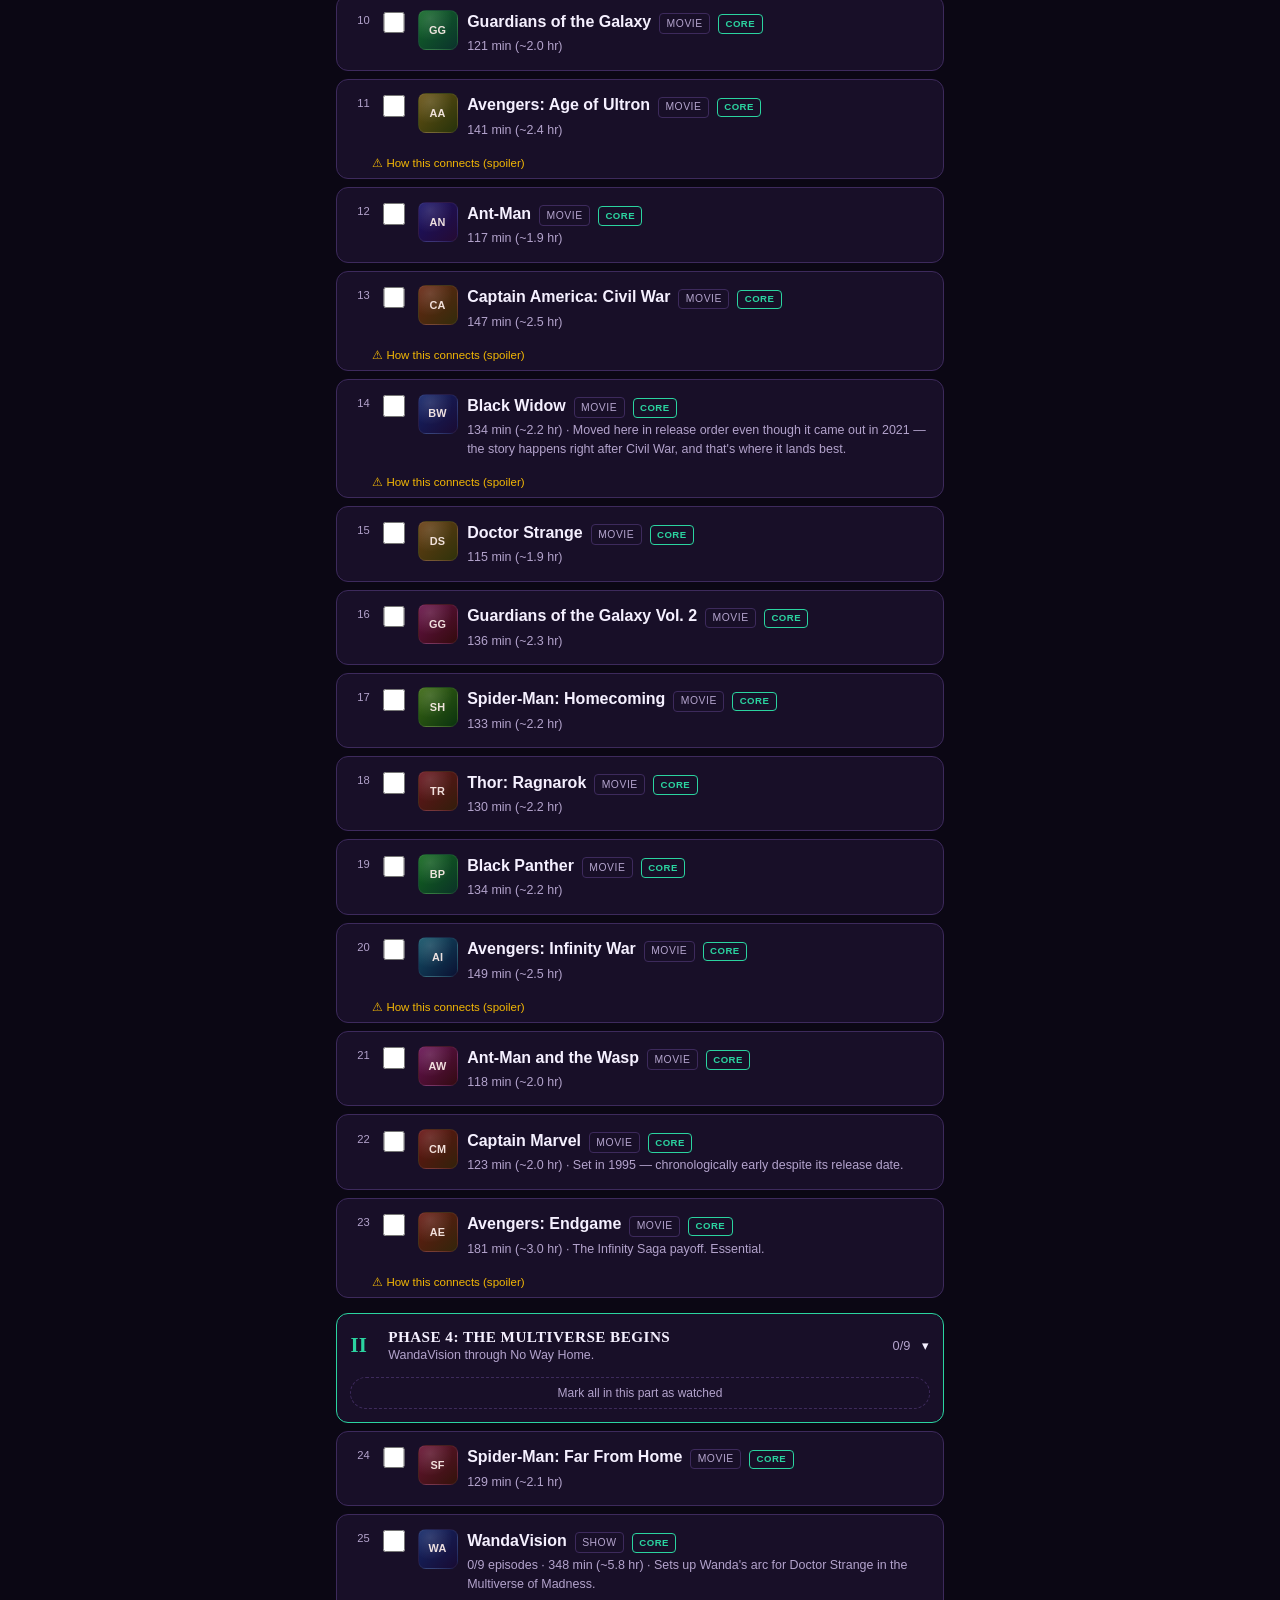
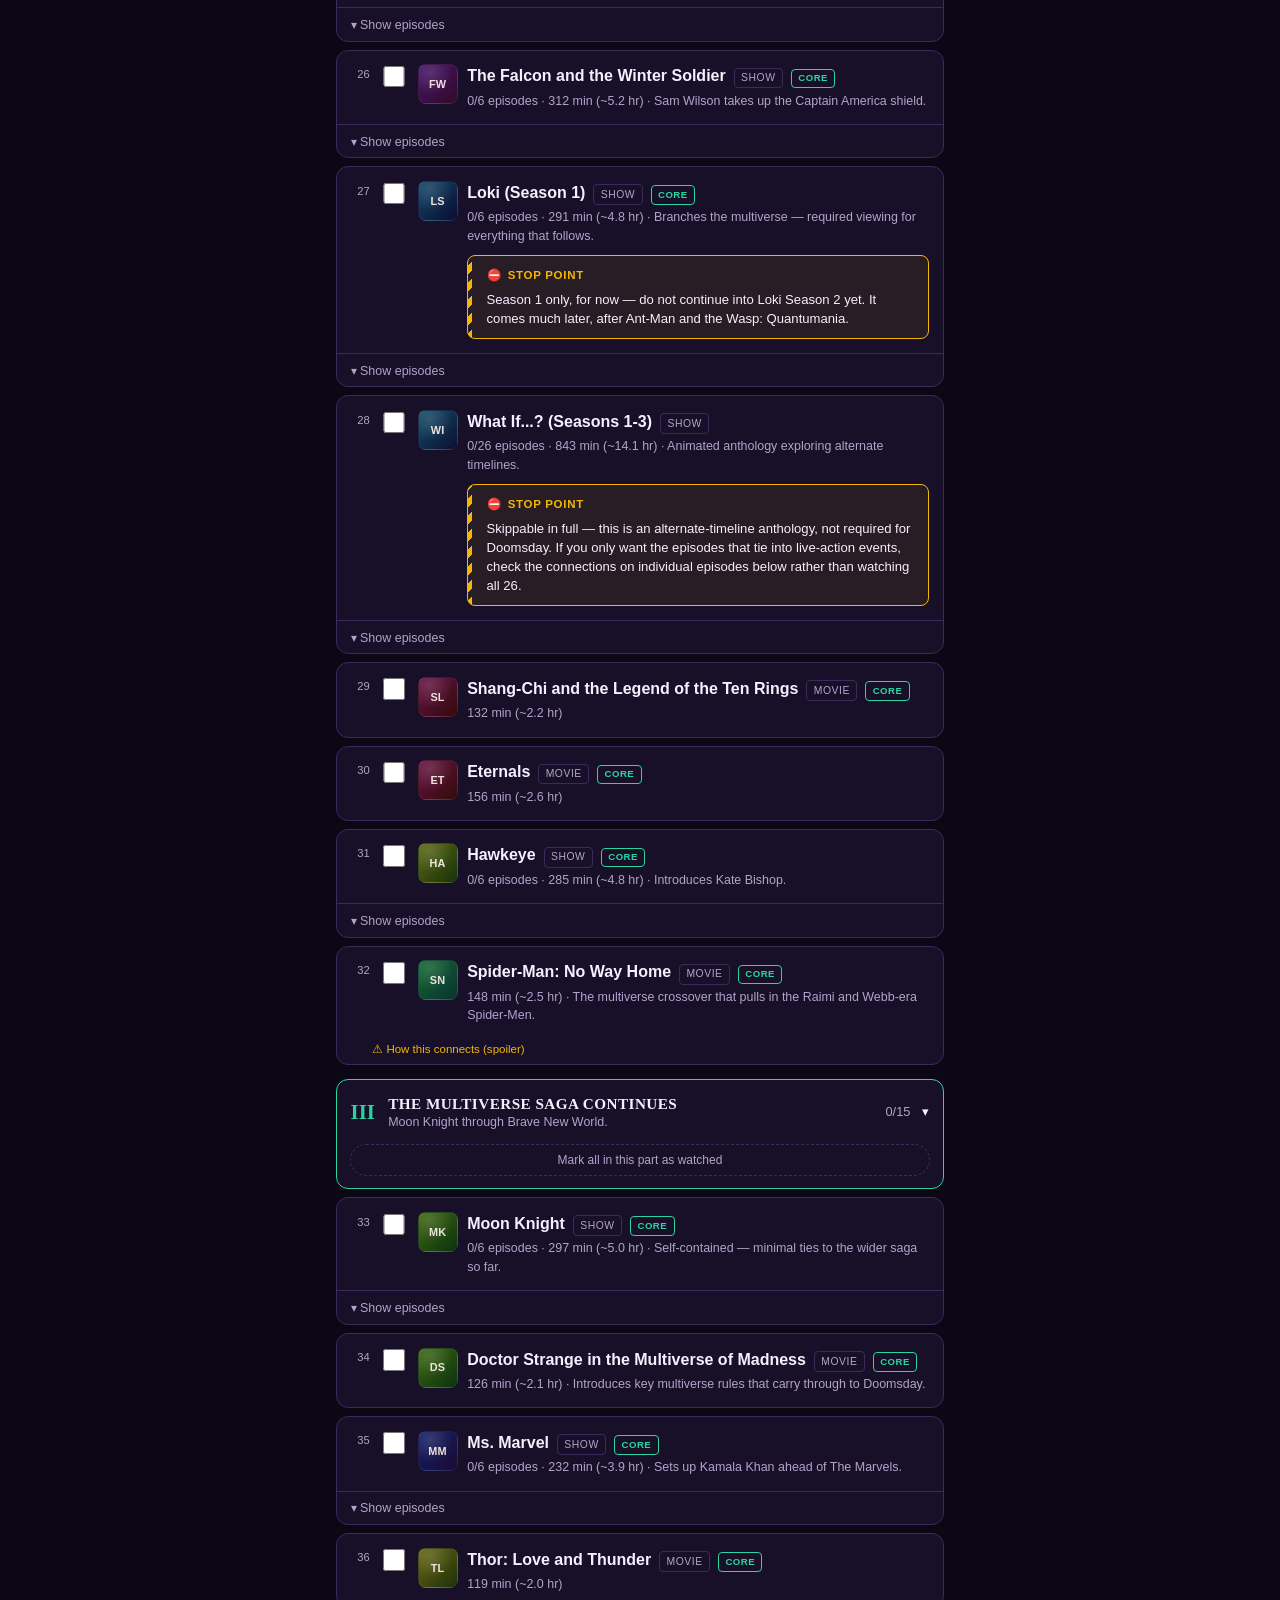
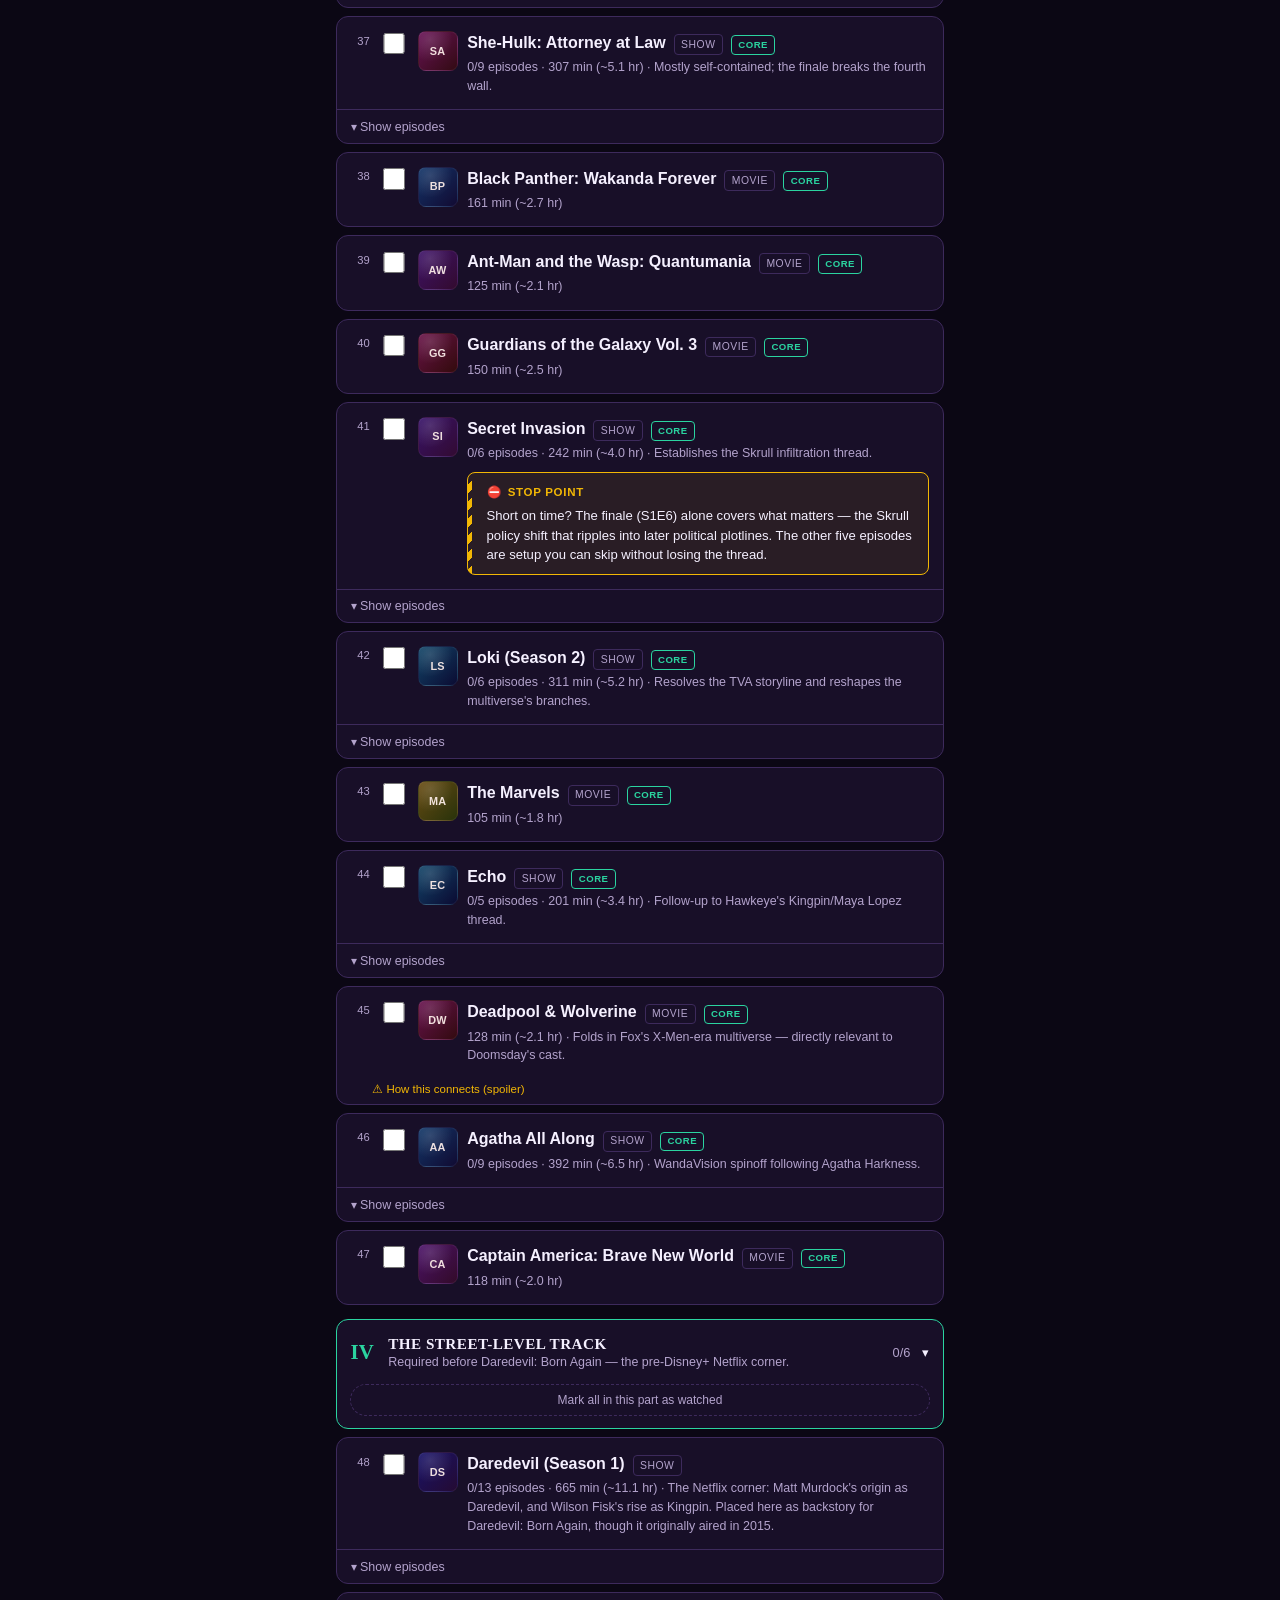
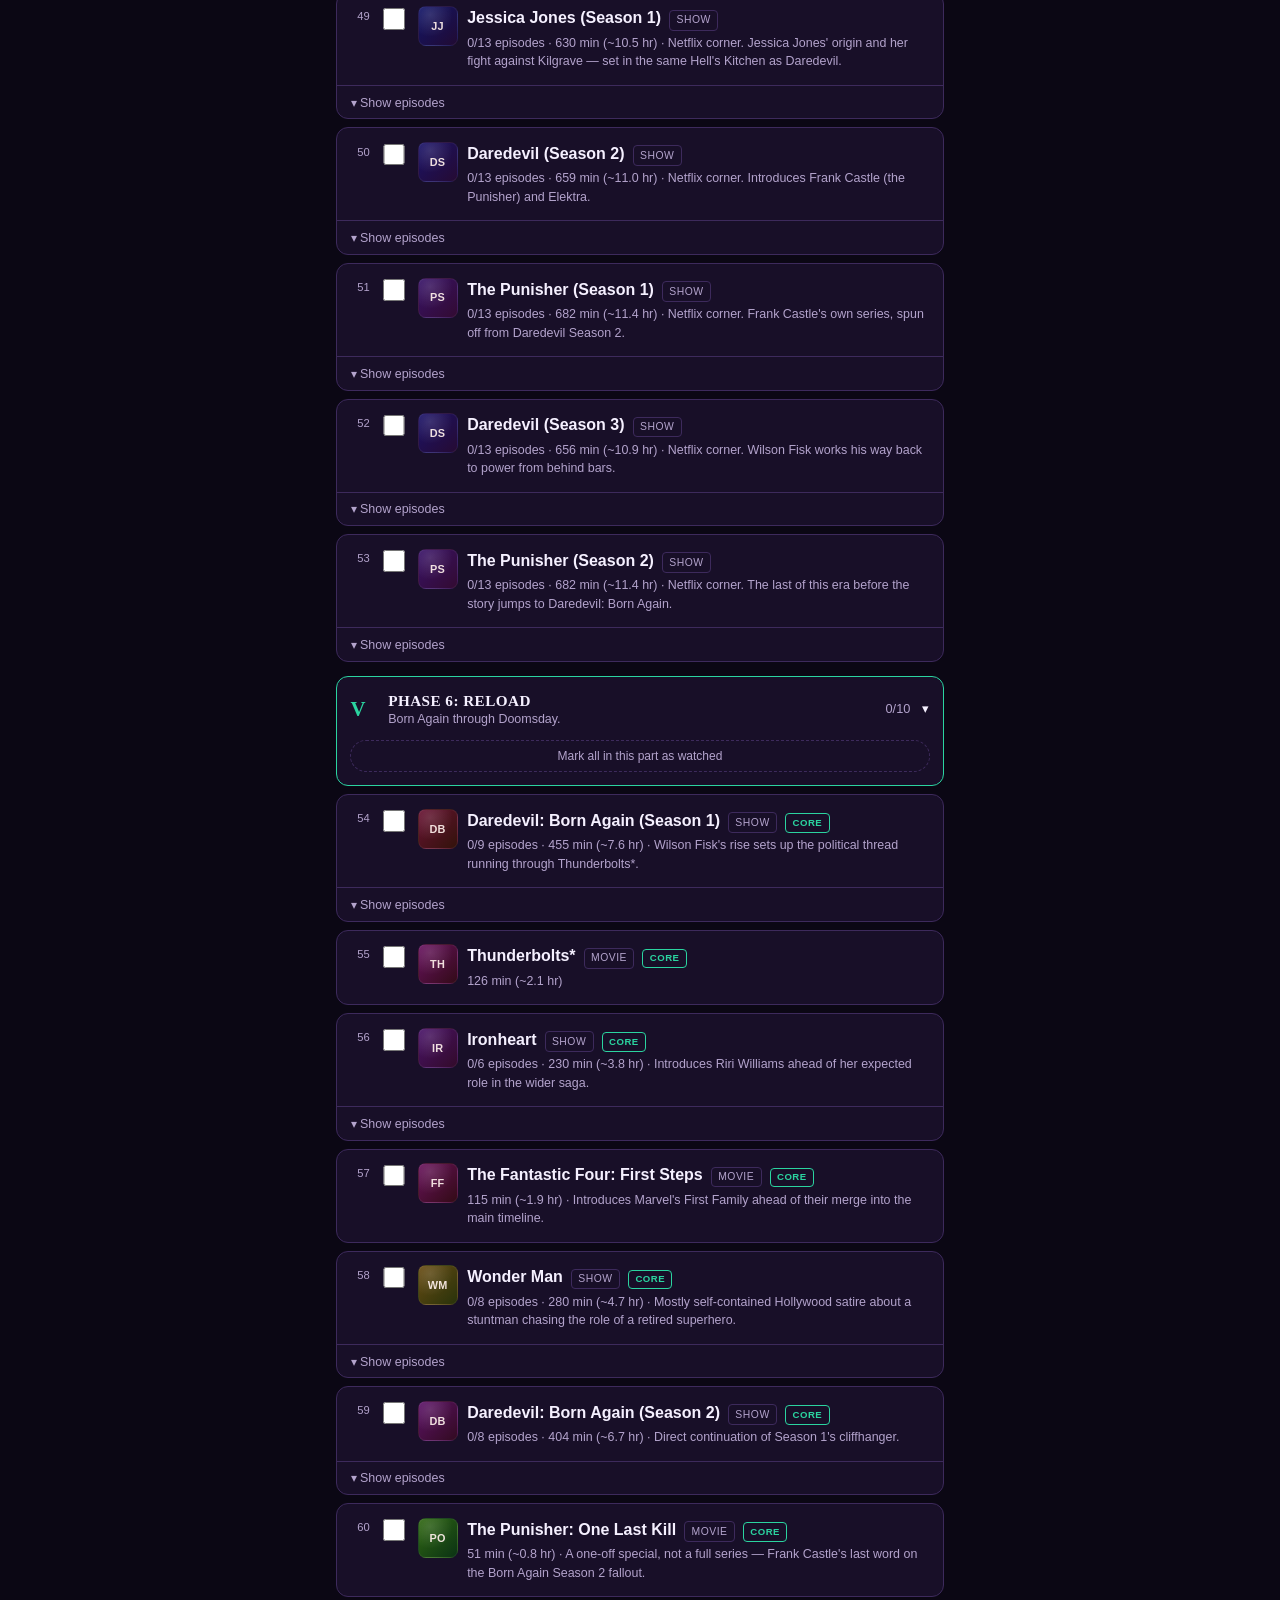
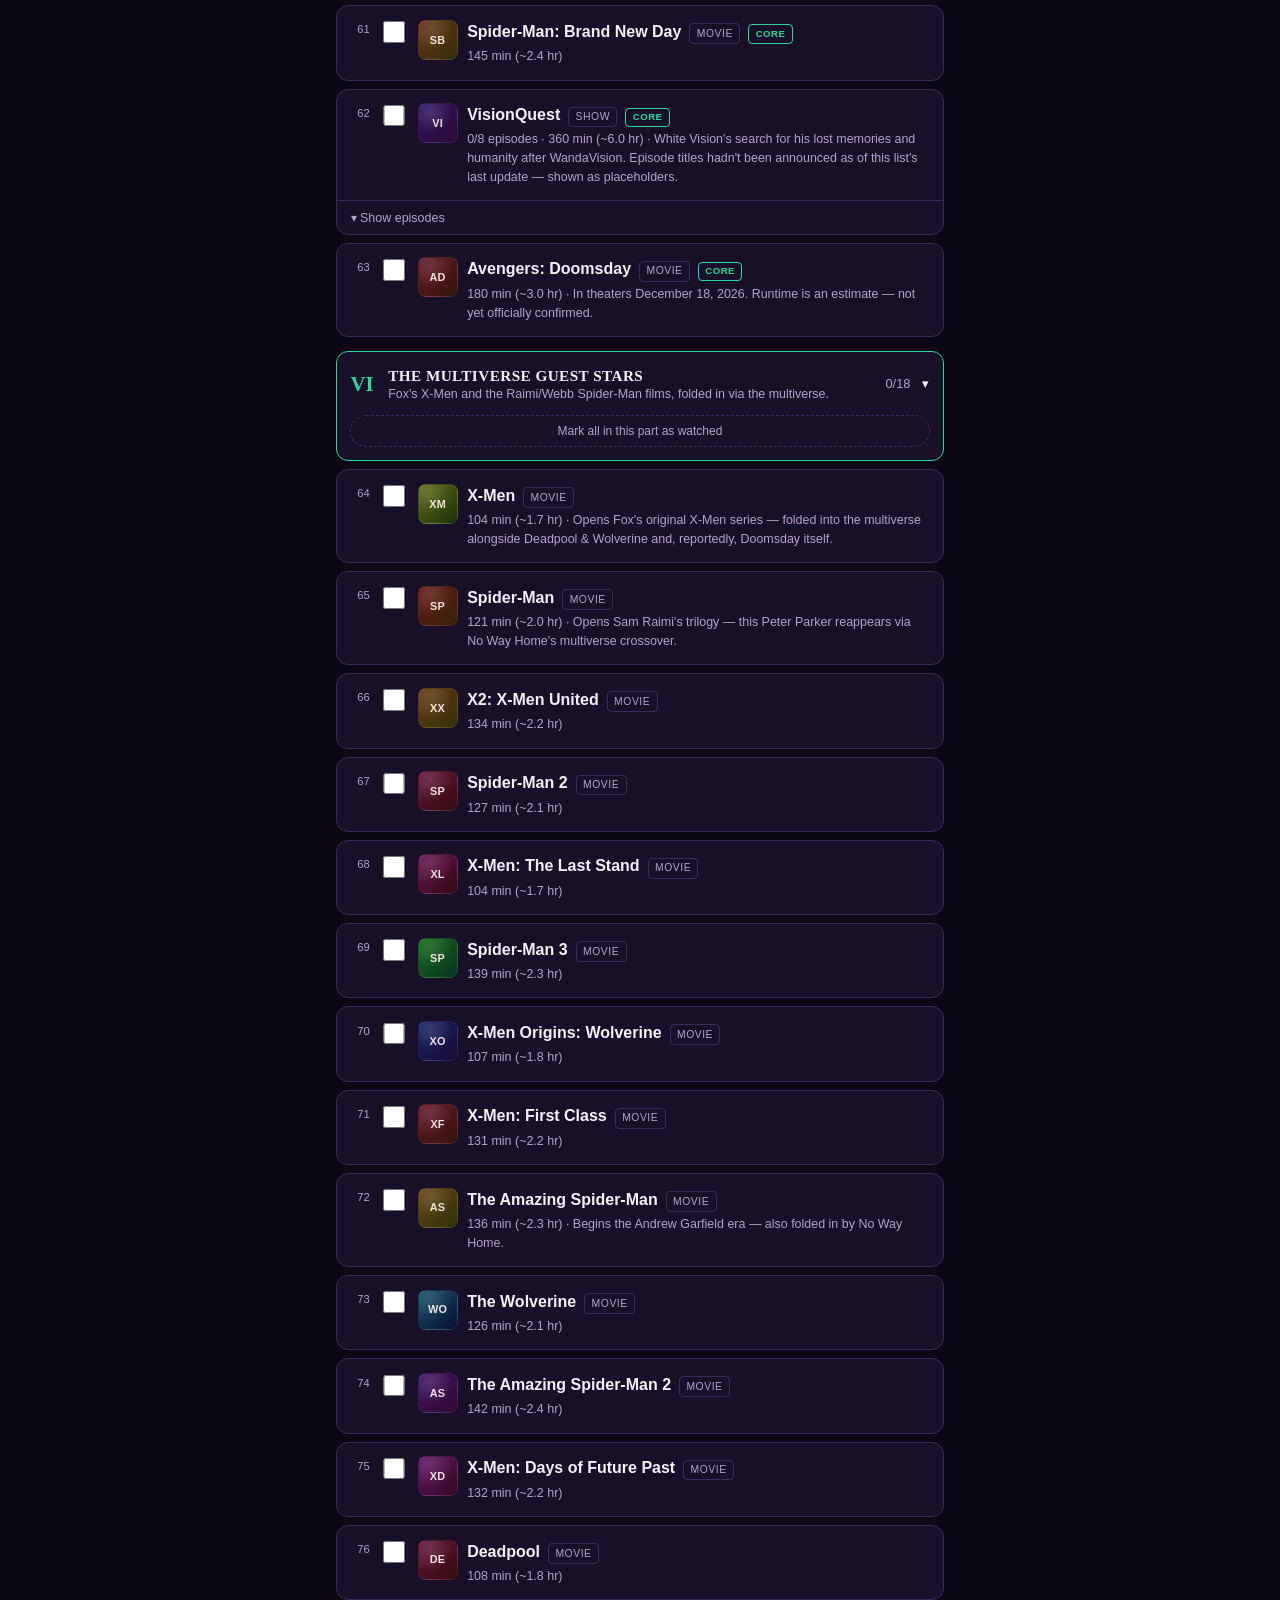
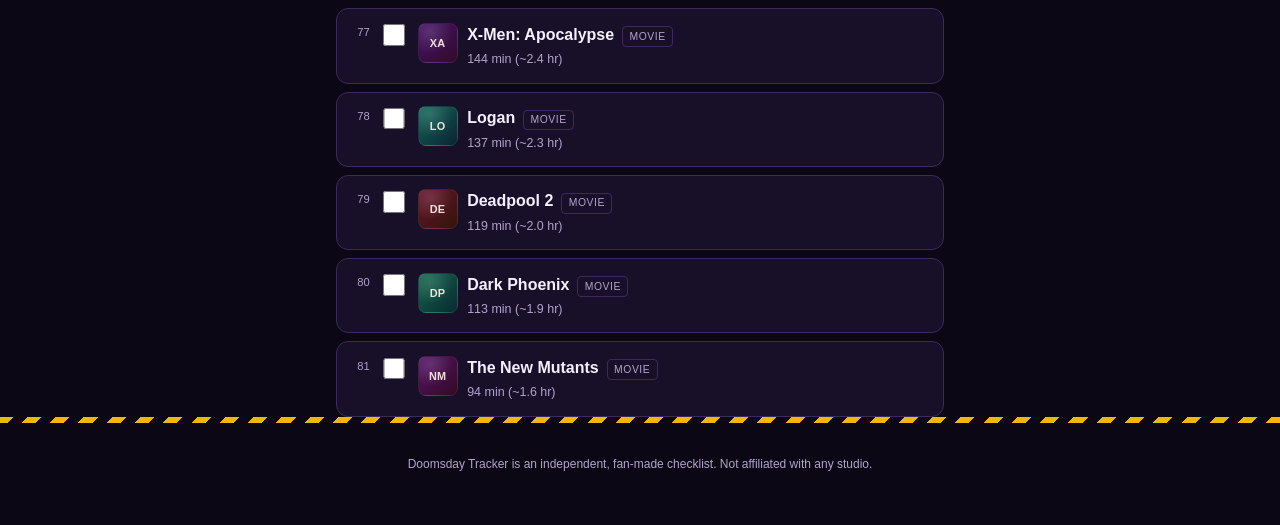
==== commit e4cc0dd2: "Add a Settings page with a theme picker and animated background Adds a proper Settings modal (gear i" ====
--- a/index.html
+++ b/index.html
@@ -9,9 +9,27 @@
   <link rel="icon" href="icons/favicon-32.png" sizes="32x32" />
   <link rel="apple-touch-icon" href="icons/apple-touch-icon.png" />
   <meta name="theme-color" content="#0b0714" />
+  <!-- Applied before first paint so a returning visitor's saved theme and
+       animated-background preference don't flash the defaults first. -->
+  <script>
+    (function () {
+      try {
+        var theme = localStorage.getItem("watchTracker.colorTheme.v1");
+        if (theme) document.documentElement.setAttribute("data-color-theme", theme);
+        if (localStorage.getItem("watchTracker.bgMotion.v1") === "false") {
+          document.documentElement.setAttribute("data-bg-motion", "off");
+        }
+      } catch (e) {}
+    })();
+  </script>
   <link rel="stylesheet" href="styles.css" />
 </head>
 <body>
+  <div class="bg-aurora" aria-hidden="true">
+    <span class="blob blob-a"></span>
+    <span class="blob blob-b"></span>
+    <span class="blob blob-c"></span>
+  </div>
   <div class="ptr-indicator" id="ptrIndicator" aria-hidden="true">
     <span class="ptr-spinner" id="ptrSpinner">↓</span>
   </div>
@@ -21,10 +39,13 @@
         <img src="icons/icon-192.png" alt="" />
         Doomsday Tracker
       </a>
-      <button class="account-btn" id="accountBtn" type="button" hidden>
-        <span aria-hidden="true">🔑</span>
-        <span id="accountBtnLabel">Account</span>
-      </button>
+      <div class="header-actions">
+        <button class="icon-btn" id="settingsBtn" type="button" aria-label="Settings">⚙</button>
+        <button class="account-btn" id="accountBtn" type="button" hidden>
+          <span aria-hidden="true">🔑</span>
+          <span id="accountBtnLabel">Account</span>
+        </button>
+      </div>
     </div>
   </header>
   <div class="hazard-stripe" aria-hidden="true"></div>
@@ -159,6 +180,25 @@
     </div>
   </div>
 
+  <div class="modal-overlay" id="settingsModalOverlay" hidden>
+    <div class="modal-card settings-card" role="dialog" aria-modal="true" aria-labelledby="settingsModalTitle">
+      <button class="modal-close" id="settingsModalClose" type="button" aria-label="Close">✕</button>
+      <div class="modal-icon" aria-hidden="true">⚙</div>
+      <h2 id="settingsModalTitle">Settings</h2>
+      <p class="modal-subtitle">Pick a color theme for the whole app</p>
+
+      <ul class="theme-list" id="themeList"></ul>
+
+      <label class="settings-row">
+        <span>
+          <span class="settings-row-title">Moving background</span>
+          <span class="settings-row-desc">A slow, drifting glow behind the page</span>
+        </span>
+        <input type="checkbox" id="bgMotionToggle" />
+      </label>
+    </div>
+  </div>
+
   <script src="pwa.js" defer></script>
   <script type="module" src="app.js"></script>
 </body>
--- a/styles.css
+++ b/styles.css
@@ -1,5 +1,12 @@
 /* styles.css — mobile-first layout, shared across all pages */
 
+/* Theme system: --bg/--accent/etc. are set here for the default theme
+   ("Multiverse") and re-set per theme below, keyed by [data-color-theme]
+   on <html>. --good and --danger stay the same semantic teal/pink across
+   every theme (done/core and destructive actions read the same way
+   everywhere) — only the identity colors (accent, hazard, backgrounds)
+   change. pwa.js applies the saved choice before first paint to avoid a
+   flash of the wrong theme; see the inline script in index.html's <head>. */
 :root {
   --bg: #0b0714;
   --bg-elevated: #180f28;
@@ -18,6 +25,76 @@
   --max-width: 640px;
 }
 
+:root[data-color-theme="doomsday-red"] {
+  --bg: #0d0705;
+  --bg-elevated: #1c1210;
+  --border: #4a231d;
+  --text: #fff5f0;
+  --text-dim: #b8a59d;
+  --accent: #ff3b2f;
+  --accent-glow: rgba(255, 59, 47, 0.4);
+  --accent-wash: rgba(255, 59, 47, 0.16);
+  --on-accent: #1a0503;
+  --hazard: #ffc233;
+  --hazard-glow: rgba(255, 194, 51, 0.08);
+}
+
+:root[data-color-theme="apocalypse-green"] {
+  --bg: #070a08;
+  --bg-elevated: #101c14;
+  --border: #20402c;
+  --text: #eafff0;
+  --text-dim: #94bda3;
+  --accent: #33e07a;
+  --accent-glow: rgba(51, 224, 122, 0.4);
+  --accent-wash: rgba(51, 224, 122, 0.16);
+  --on-accent: #051208;
+  --hazard: #ffb020;
+  --hazard-glow: rgba(255, 176, 32, 0.08);
+}
+
+:root[data-color-theme="quantum-blue"] {
+  --bg: #060a14;
+  --bg-elevated: #101a2e;
+  --border: #203a5c;
+  --text: #eef4ff;
+  --text-dim: #9fb3d1;
+  --accent: #4da6ff;
+  --accent-glow: rgba(77, 166, 255, 0.4);
+  --accent-wash: rgba(77, 166, 255, 0.16);
+  --on-accent: #04101f;
+  --hazard: #ffce54;
+  --hazard-glow: rgba(255, 206, 84, 0.08);
+}
+
+:root[data-color-theme="infinity-gold"] {
+  --bg: #100a03;
+  --bg-elevated: #241708;
+  --border: #4a2f12;
+  --text: #fff6e8;
+  --text-dim: #c9b399;
+  --accent: #f2c14e;
+  --accent-glow: rgba(242, 193, 78, 0.4);
+  --accent-wash: rgba(242, 193, 78, 0.16);
+  --on-accent: #1f1305;
+  --hazard: #ff8a3d;
+  --hazard-glow: rgba(255, 138, 61, 0.08);
+}
+
+:root[data-color-theme="blackout"] {
+  --bg: #000000;
+  --bg-elevated: #0a0a0a;
+  --border: #262626;
+  --text: #f2f2f2;
+  --text-dim: #8a8a8a;
+  --accent: #e8e8e8;
+  --accent-glow: rgba(232, 232, 232, 0.4);
+  --accent-wash: rgba(232, 232, 232, 0.16);
+  --on-accent: #000000;
+  --hazard: #e0c34d;
+  --hazard-glow: rgba(224, 195, 77, 0.08);
+}
+
 @media (prefers-reduced-motion: no-preference) {
   .pulse {
     animation: pulse 2.4s ease-in-out infinite;
@@ -60,8 +137,14 @@
   overscroll-behavior-y: contain;
 }
 
+/* The base fill sits on html, below the fixed, z-index:-1 .bg-aurora —
+   body itself is left transparent so the aurora's blobs show through the
+   gaps between opaque content cards instead of being painted over. */
+html {
+  background: var(--bg);
+}
+
 body {
-  background: var(--bg);
   color: var(--text);
   font-family: -apple-system, BlinkMacSystemFont, "Segoe UI", Roboto, Helvetica, Arial, sans-serif;
   line-height: 1.5;
@@ -106,6 +189,26 @@
   width: 28px;
   height: 28px;
   border-radius: 6px;
+}
+
+.header-actions {
+  display: flex;
+  align-items: center;
+  gap: 0.5rem;
+}
+
+.icon-btn {
+  display: inline-flex;
+  align-items: center;
+  justify-content: center;
+  width: 2.15rem;
+  height: 2.15rem;
+  background: none;
+  border: 1px solid var(--border);
+  color: var(--text-dim);
+  border-radius: 999px;
+  font-size: 1rem;
+  cursor: pointer;
 }
 
 nav.site-nav {
@@ -513,6 +616,172 @@
 .modal-secondary-btn.danger {
   border-color: var(--danger);
   color: var(--danger);
+}
+
+/* ---------- settings modal (theme + appearance) ---------- */
+
+.settings-card {
+  text-align: left;
+}
+
+.settings-card .modal-icon,
+.settings-card h2,
+.settings-card .modal-subtitle {
+  text-align: center;
+}
+
+.theme-list {
+  list-style: none;
+  margin: 1.1rem 0 1rem;
+  padding: 0;
+  display: flex;
+  flex-direction: column;
+  gap: 0.5rem;
+  max-height: 45vh;
+  overflow-y: auto;
+}
+
+.theme-option {
+  display: flex;
+  align-items: center;
+  gap: 0.7rem;
+  width: 100%;
+  background: var(--bg);
+  border: 1px solid var(--border);
+  border-radius: 10px;
+  padding: 0.65rem 0.85rem;
+  cursor: pointer;
+  text-align: left;
+}
+
+.theme-option.active {
+  border-color: var(--accent);
+}
+
+.theme-swatch {
+  width: 1.6rem;
+  height: 1.6rem;
+  border-radius: 50%;
+  flex-shrink: 0;
+  background: linear-gradient(135deg, var(--swatch-a) 50%, var(--swatch-b) 50%);
+  border: 1px solid rgba(255, 255, 255, 0.12);
+}
+
+.theme-name {
+  flex: 1;
+  font-size: 0.9rem;
+  color: var(--text);
+}
+
+.theme-check {
+  color: var(--accent);
+  font-size: 0.85rem;
+  visibility: hidden;
+}
+
+.theme-option.active .theme-check {
+  visibility: visible;
+}
+
+.settings-row {
+  display: flex;
+  align-items: center;
+  justify-content: space-between;
+  gap: 1rem;
+  border-top: 1px solid var(--border);
+  padding-top: 1rem;
+  cursor: pointer;
+}
+
+.settings-row-title {
+  display: block;
+  font-size: 0.9rem;
+  color: var(--text);
+}
+
+.settings-row-desc {
+  display: block;
+  font-size: 0.78rem;
+  color: var(--text-dim);
+  margin-top: 0.1rem;
+}
+
+.settings-row input[type="checkbox"] {
+  width: 1.35rem;
+  height: 1.35rem;
+  accent-color: var(--accent);
+  flex-shrink: 0;
+}
+
+/* ---------- animated background ---------- */
+/* Three large, softly-blurred blobs in the theme's own colors, drifting
+   slowly behind the page. Fixed and behind everything (z-index below the
+   content, which all sits on opaque cards) so it reads as ambient motion
+   without affecting legibility. Off by default for anyone who set
+   prefers-reduced-motion, and toggleable regardless via Settings. */
+
+.bg-aurora {
+  position: fixed;
+  inset: 0;
+  z-index: -1;
+  overflow: hidden;
+  pointer-events: none;
+}
+
+.bg-aurora .blob {
+  position: absolute;
+  width: 60vmax;
+  height: 60vmax;
+  border-radius: 50%;
+  filter: blur(70px);
+  opacity: 0.28;
+}
+
+.blob-a {
+  background: var(--accent);
+  top: -20vmax;
+  left: -15vmax;
+}
+
+.blob-b {
+  background: var(--good);
+  bottom: -25vmax;
+  right: -20vmax;
+}
+
+.blob-c {
+  background: var(--hazard);
+  top: 30vh;
+  left: 50vw;
+  transform: translateX(-50%);
+  opacity: 0.16;
+}
+
+@media (prefers-reduced-motion: no-preference) {
+  :root:not([data-bg-motion="off"]) .blob-a {
+    animation: drift-a 26s ease-in-out infinite;
+  }
+  :root:not([data-bg-motion="off"]) .blob-b {
+    animation: drift-b 32s ease-in-out infinite;
+  }
+  :root:not([data-bg-motion="off"]) .blob-c {
+    animation: drift-c 22s ease-in-out infinite;
+  }
+}
+
+@keyframes drift-a {
+  0%, 100% { transform: translate(0, 0) scale(1); }
+  50% { transform: translate(8vmax, 10vmax) scale(1.12); }
+}
+
+@keyframes drift-b {
+  0%, 100% { transform: translate(0, 0) scale(1); }
+  50% { transform: translate(-10vmax, -6vmax) scale(1.08); }
+}
+
+@keyframes drift-c {
+  0%, 100% { transform: translate(-50%, 0) scale(1); }
+  50% { transform: translate(-50%, 6vmax) scale(1.15); }
 }
 
 /* ---------- controls ---------- */
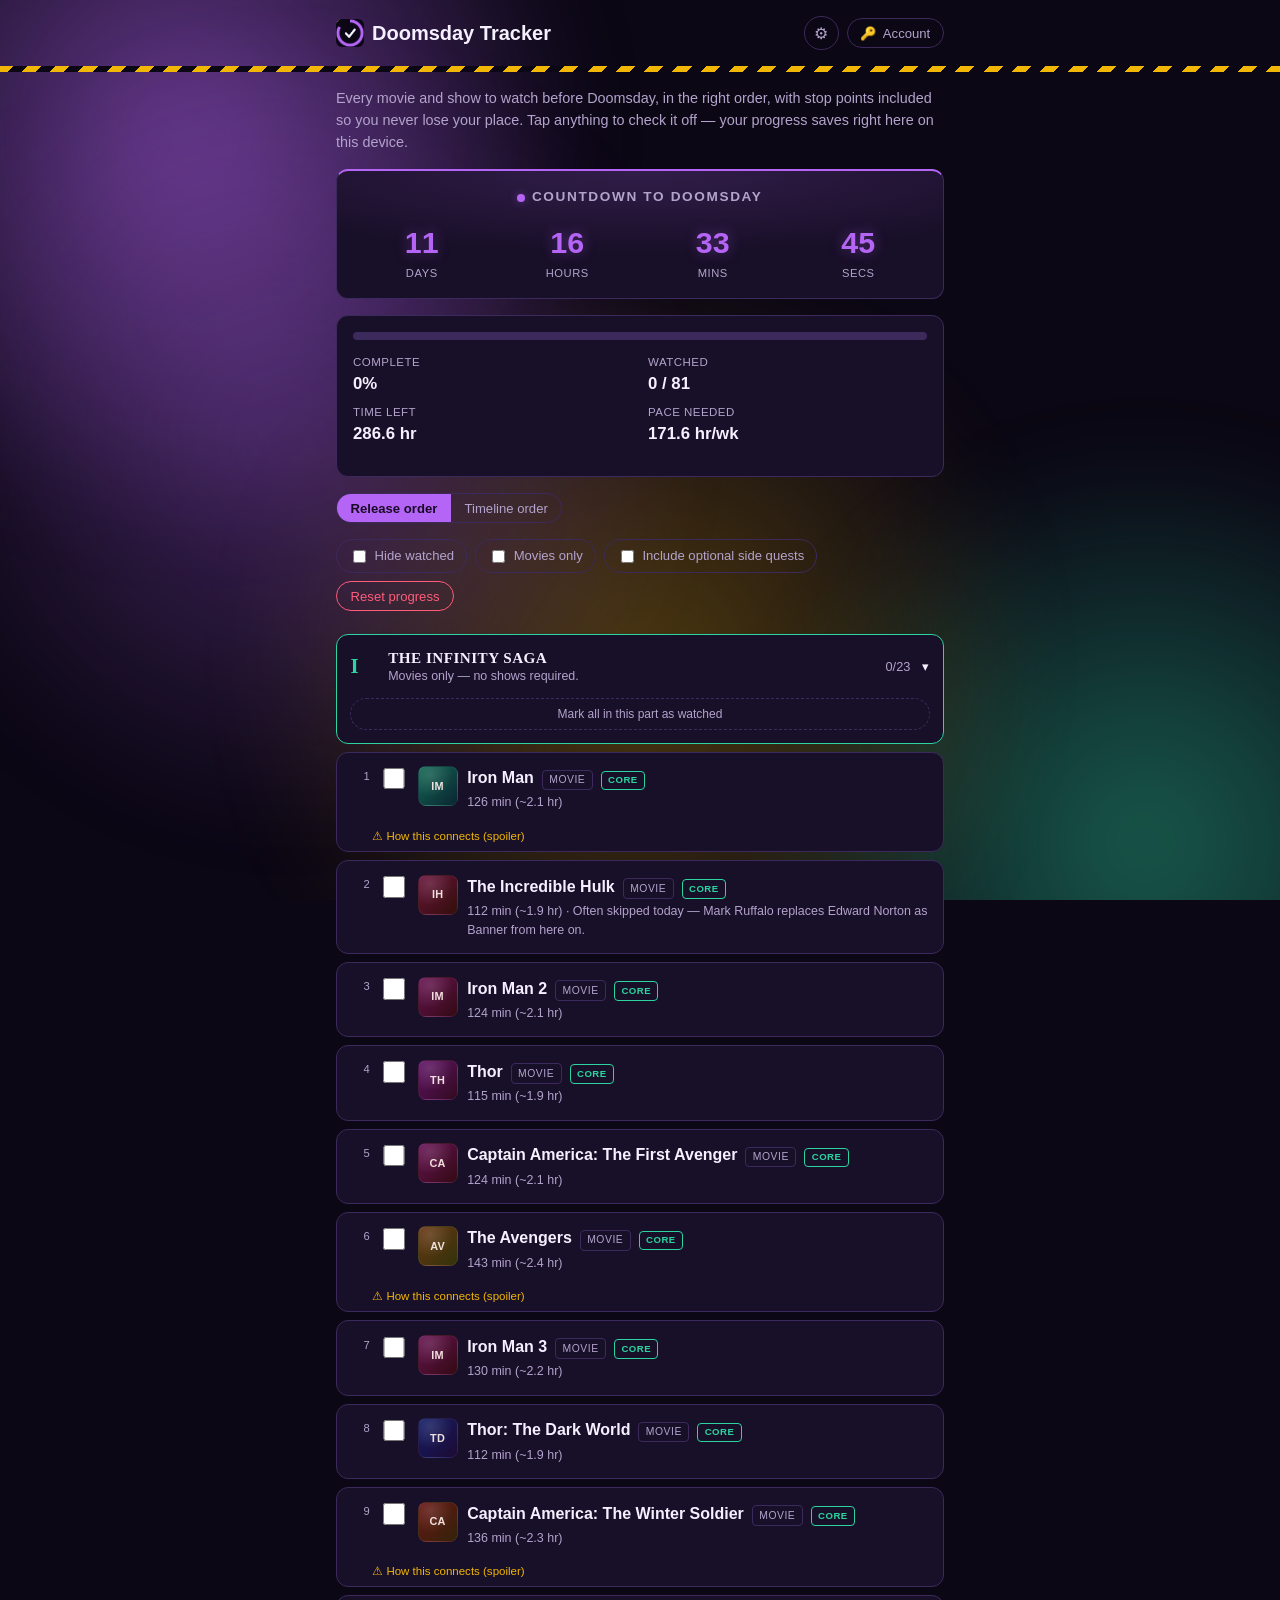
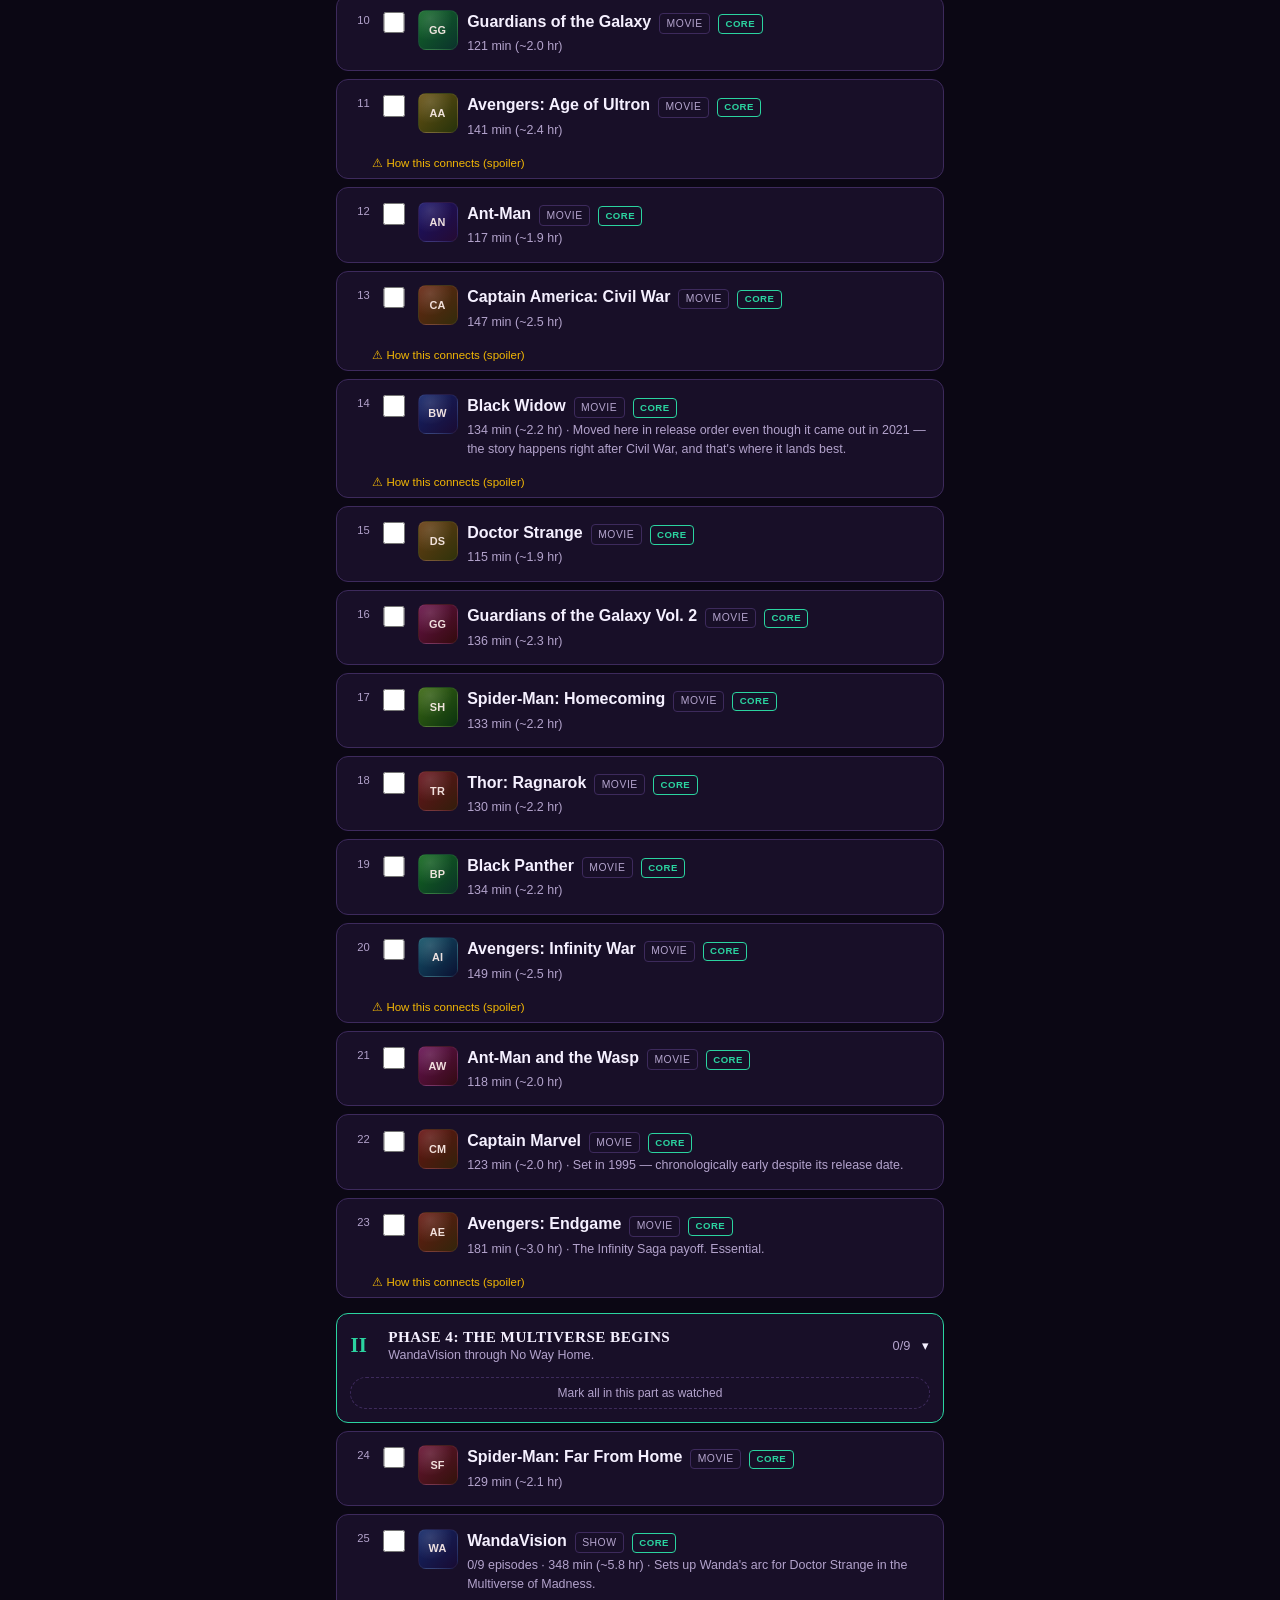
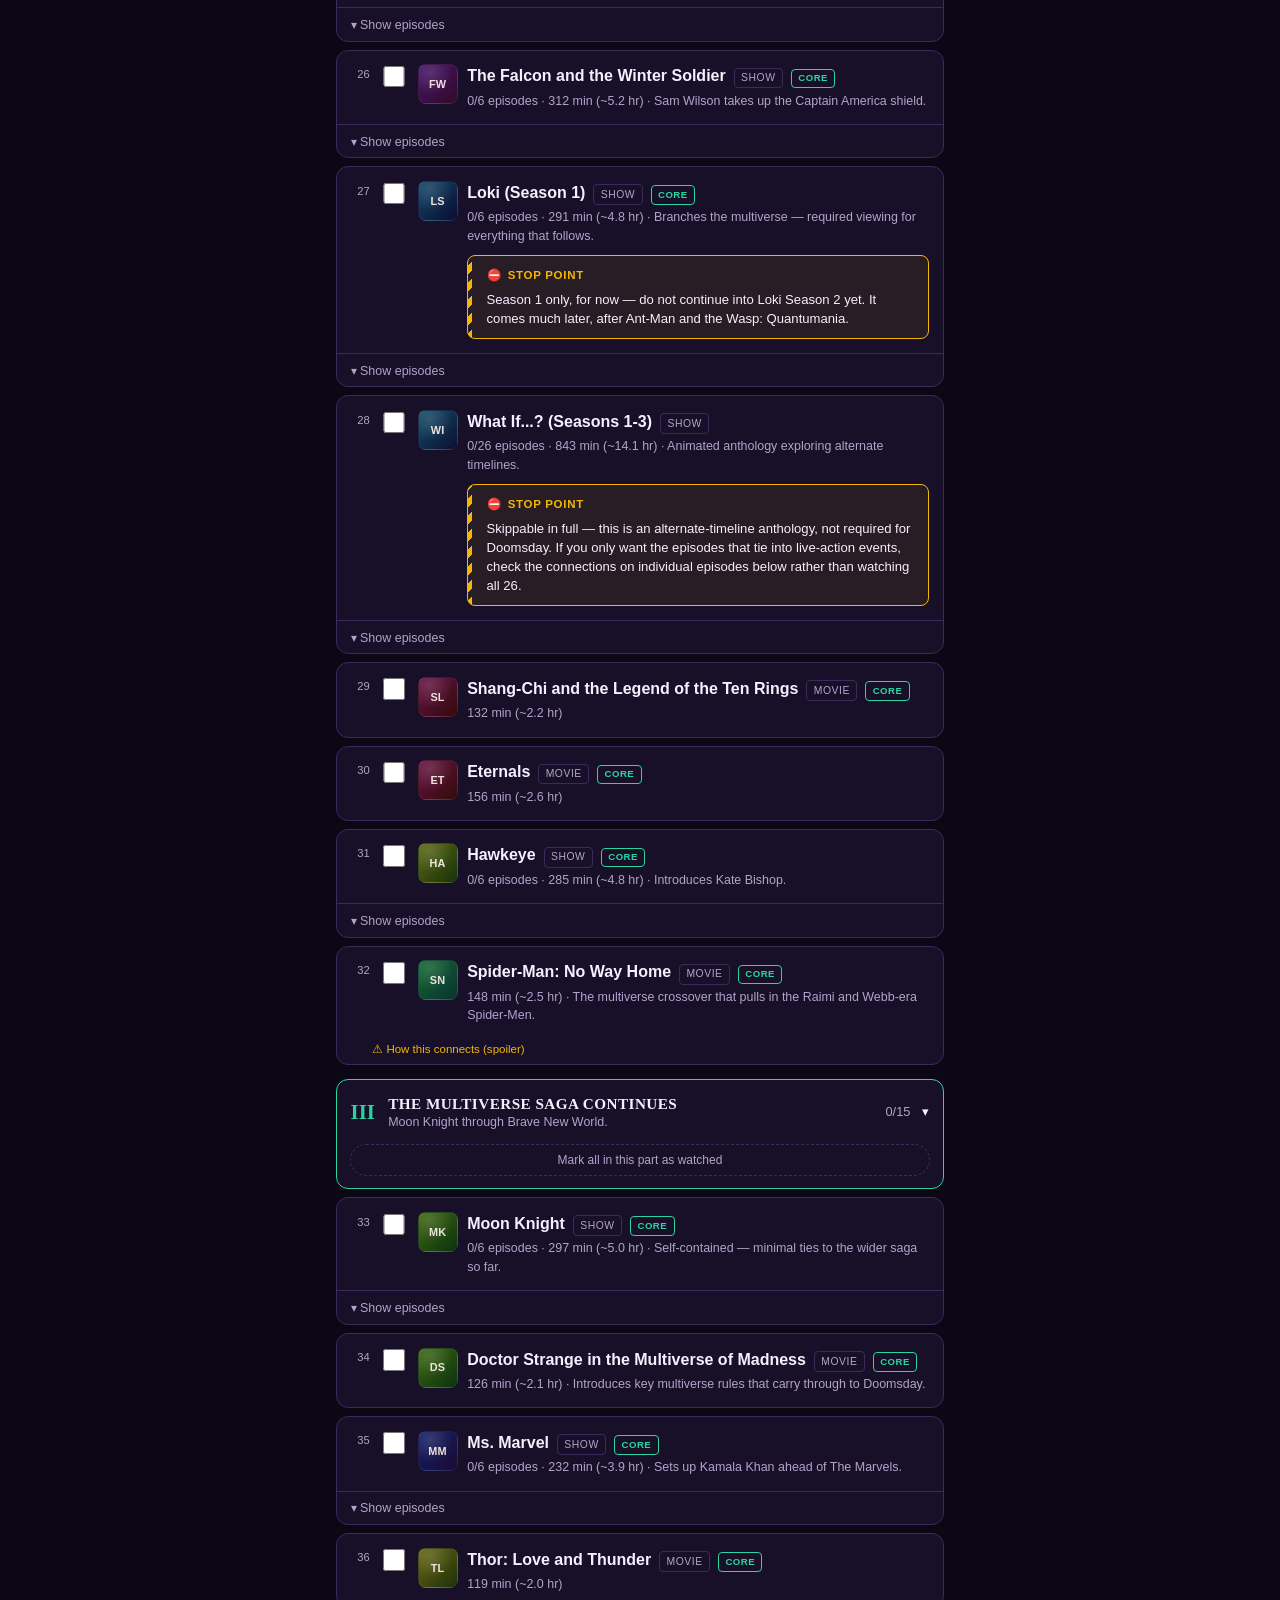
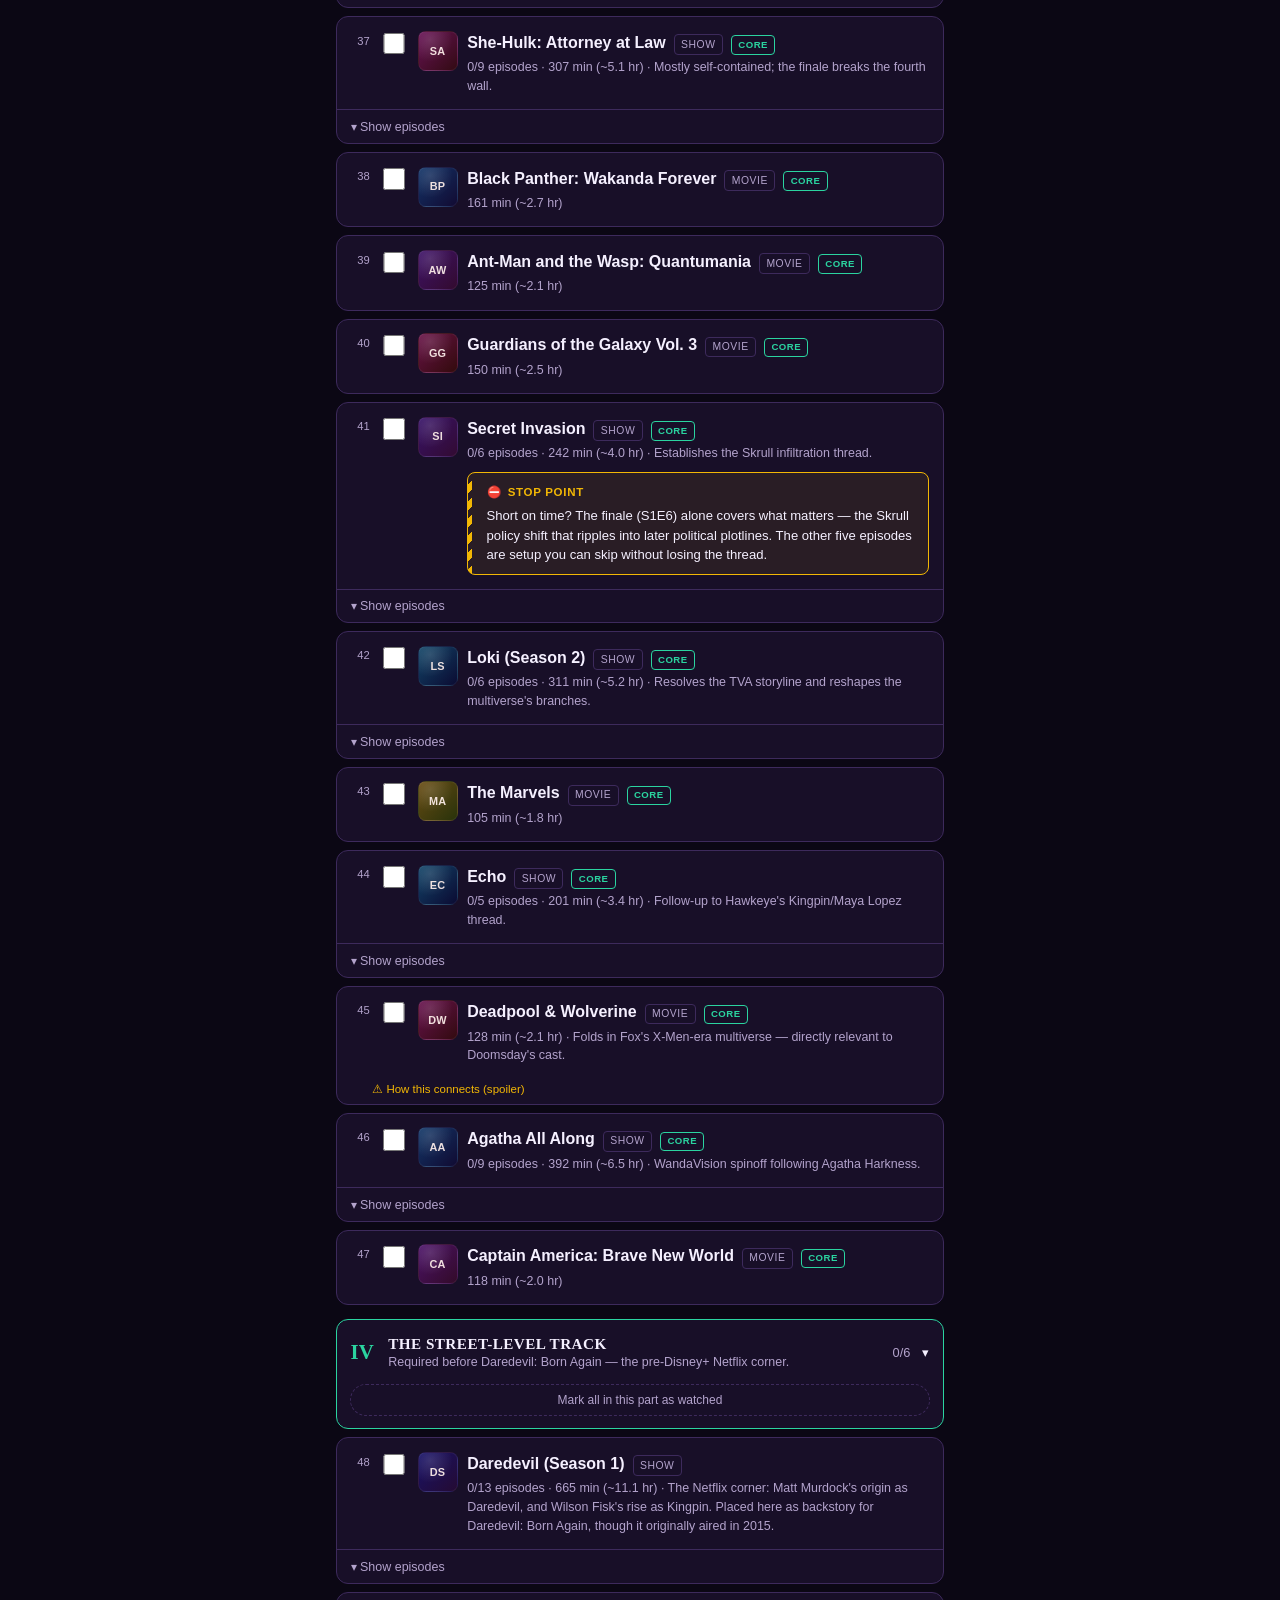
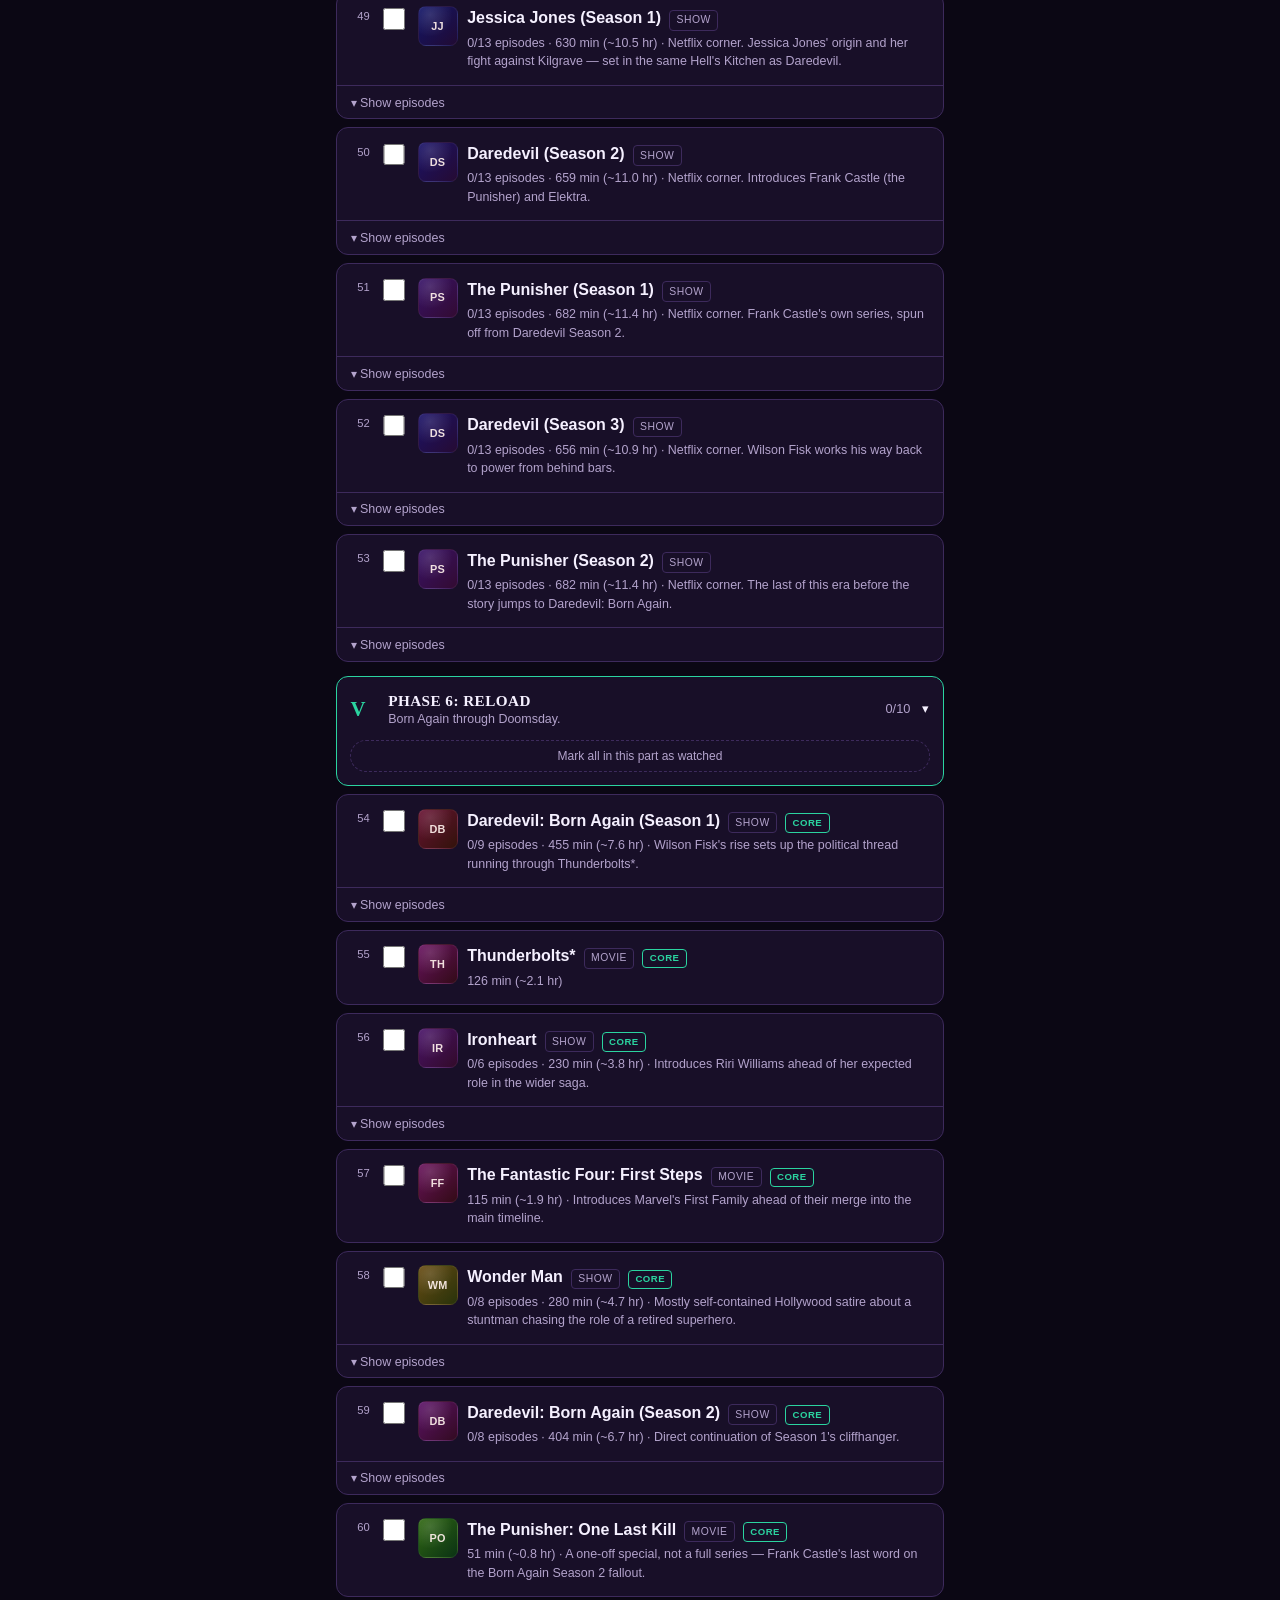
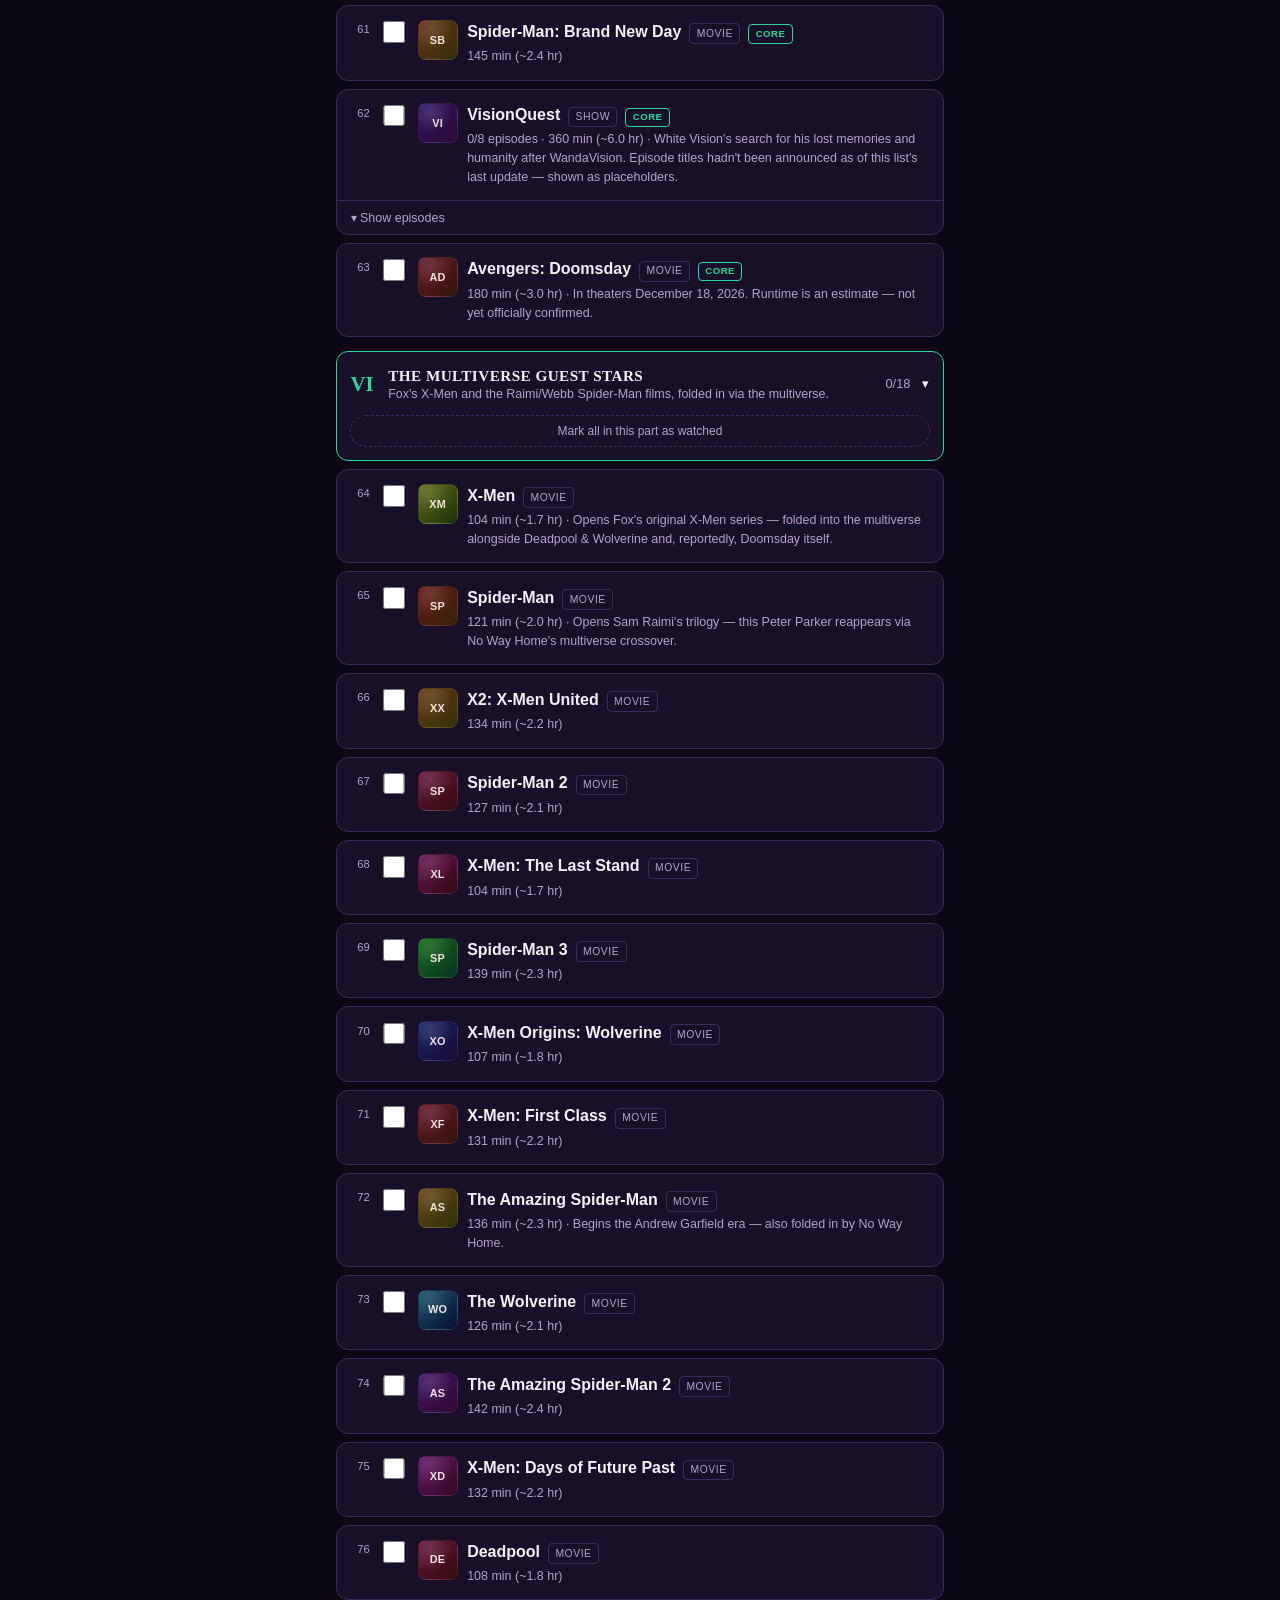
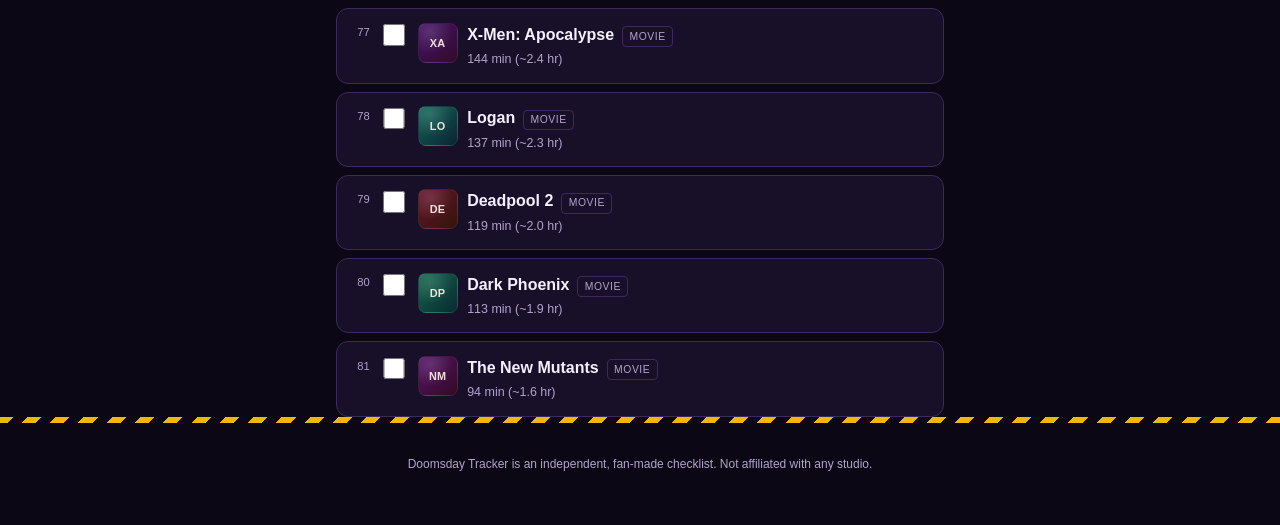
==== commit 409fcec0: "Add custom color picker, richer glowing background, dim watched items Three follow-ups to the theme " ====
--- a/index.html
+++ b/index.html
@@ -9,8 +9,11 @@
   <link rel="icon" href="icons/favicon-32.png" sizes="32x32" />
   <link rel="apple-touch-icon" href="icons/apple-touch-icon.png" />
   <meta name="theme-color" content="#0b0714" />
-  <!-- Applied before first paint so a returning visitor's saved theme and
-       animated-background preference don't flash the defaults first. -->
+  <!-- Applied before first paint so a returning visitor's saved theme,
+       custom colors, and animated-background preference don't flash the
+       defaults first. Duplicates a little of app.js's custom-color math
+       (see applyCustomColors there) because this has to run synchronously
+       before that module loads. -->
   <script>
     (function () {
       try {
@@ -18,6 +21,30 @@
         if (theme) document.documentElement.setAttribute("data-color-theme", theme);
         if (localStorage.getItem("watchTracker.bgMotion.v1") === "false") {
           document.documentElement.setAttribute("data-bg-motion", "off");
+        }
+        if (theme === "custom") {
+          var accent = localStorage.getItem("watchTracker.customAccent.v1") || "#b565f5";
+          var hazard = localStorage.getItem("watchTracker.customHazard.v1") || "#f2b705";
+          var toRgb = function (hex) {
+            var n = parseInt(hex.slice(1), 16);
+            return [(n >> 16) & 255, (n >> 8) & 255, n & 255];
+          };
+          var luminance = function (hex) {
+            var rgb = toRgb(hex).map(function (c) {
+              c /= 255;
+              return c <= 0.03928 ? c / 12.92 : Math.pow((c + 0.055) / 1.055, 2.4);
+            });
+            return 0.2126 * rgb[0] + 0.7152 * rgb[1] + 0.0722 * rgb[2];
+          };
+          var ar = toRgb(accent).join(", ");
+          var hr = toRgb(hazard).join(", ");
+          var root = document.documentElement.style;
+          root.setProperty("--accent", accent);
+          root.setProperty("--hazard", hazard);
+          root.setProperty("--accent-glow", "rgba(" + ar + ", 0.4)");
+          root.setProperty("--accent-wash", "rgba(" + ar + ", 0.16)");
+          root.setProperty("--hazard-glow", "rgba(" + hr + ", 0.08)");
+          root.setProperty("--on-accent", luminance(accent) > 0.45 ? "#140f22" : "#f5f0ff");
         }
       } catch (e) {}
     })();
@@ -29,6 +56,7 @@
     <span class="blob blob-a"></span>
     <span class="blob blob-b"></span>
     <span class="blob blob-c"></span>
+    <span class="blob blob-d"></span>
   </div>
   <div class="ptr-indicator" id="ptrIndicator" aria-hidden="true">
     <span class="ptr-spinner" id="ptrSpinner">↓</span>
@@ -189,6 +217,17 @@
 
       <ul class="theme-list" id="themeList"></ul>
 
+      <div class="custom-color-picker" id="customColorPicker" hidden>
+        <label class="custom-color-row">
+          <span>Accent color</span>
+          <input type="color" id="customAccentInput" />
+        </label>
+        <label class="custom-color-row">
+          <span>Highlight color</span>
+          <input type="color" id="customHazardInput" />
+        </label>
+      </div>
+
       <label class="settings-row">
         <span>
           <span class="settings-row-title">Moving background</span>
--- a/styles.css
+++ b/styles.css
@@ -95,6 +95,25 @@
   --hazard-glow: rgba(224, 195, 77, 0.08);
 }
 
+/* Custom theme: a neutral base that works with any accent/hazard hue.
+   --accent/--hazard/--accent-glow/--accent-wash/--hazard-glow/--on-accent
+   are set inline on :root by app.js from the person's own color picks
+   (inline style wins over this block, so the values below are only the
+   fallback shown for one frame before that JS runs). */
+:root[data-color-theme="custom"] {
+  --bg: #0a0a0f;
+  --bg-elevated: #16161f;
+  --border: #33333f;
+  --text: #f2f2f5;
+  --text-dim: #a0a0ac;
+  --accent: #b565f5;
+  --accent-glow: rgba(181, 101, 245, 0.4);
+  --accent-wash: rgba(181, 101, 245, 0.16);
+  --on-accent: #140f22;
+  --hazard: #f2b705;
+  --hazard-glow: rgba(242, 183, 5, 0.08);
+}
+
 @media (prefers-reduced-motion: no-preference) {
   .pulse {
     animation: pulse 2.4s ease-in-out infinite;
@@ -683,6 +702,55 @@
   visibility: visible;
 }
 
+.custom-color-picker {
+  display: flex;
+  flex-direction: column;
+  gap: 0.6rem;
+  margin: -0.1rem 0 1rem;
+  padding: 0.75rem 0.85rem;
+  background: var(--bg);
+  border: 1px solid var(--border);
+  border-radius: 10px;
+}
+
+/* a class selector otherwise ties the UA [hidden] rule's specificity and
+   can lose to it depending on stylesheet order — force the override */
+.custom-color-picker[hidden] {
+  display: none;
+}
+
+.custom-color-row {
+  display: flex;
+  align-items: center;
+  justify-content: space-between;
+  gap: 0.75rem;
+}
+
+.custom-color-row span {
+  font-size: 0.85rem;
+  color: var(--text);
+}
+
+.custom-color-row input[type="color"] {
+  width: 2.4rem;
+  height: 2.4rem;
+  padding: 0;
+  border: 1px solid var(--border);
+  border-radius: 8px;
+  background: none;
+  cursor: pointer;
+}
+
+/* Native color-input internals vary by browser; strip their default
+   padding/border so the swatch fills the rounded box above cleanly. */
+.custom-color-row input[type="color"]::-webkit-color-swatch-wrapper {
+  padding: 0;
+}
+.custom-color-row input[type="color"]::-webkit-color-swatch {
+  border: none;
+  border-radius: 6px;
+}
+
 .settings-row {
   display: flex;
   align-items: center;
@@ -714,11 +782,14 @@
 }
 
 /* ---------- animated background ---------- */
-/* Three large, softly-blurred blobs in the theme's own colors, drifting
-   slowly behind the page. Fixed and behind everything (z-index below the
-   content, which all sits on opaque cards) so it reads as ambient motion
-   without affecting legibility. Off by default for anyone who set
-   prefers-reduced-motion, and toggleable regardless via Settings. */
+/* Four large glows in the theme's own colors, drifting and pulsing
+   slowly behind the page. Each is a radial gradient (bright core fading
+   to nothing) rather than a flat blurred disc, so it reads as luminous
+   light rather than a soft-edged shape. Fixed and behind everything
+   (z-index below the content, which all sits on opaque cards) so it
+   reads as ambient light without affecting legibility. Off by default
+   for anyone who set prefers-reduced-motion, and toggleable regardless
+   via Settings. */
 
 .bg-aurora {
   position: fixed;
@@ -730,58 +801,102 @@
 
 .bg-aurora .blob {
   position: absolute;
-  width: 60vmax;
-  height: 60vmax;
+  width: 65vmax;
+  height: 65vmax;
   border-radius: 50%;
-  filter: blur(70px);
-  opacity: 0.28;
+  filter: blur(50px);
+  will-change: transform, opacity;
 }
 
 .blob-a {
-  background: var(--accent);
-  top: -20vmax;
-  left: -15vmax;
+  background: radial-gradient(circle, var(--accent) 0%, transparent 68%);
+  top: -22vmax;
+  left: -18vmax;
+  opacity: 0.55;
 }
 
 .blob-b {
-  background: var(--good);
-  bottom: -25vmax;
-  right: -20vmax;
+  background: radial-gradient(circle, var(--good) 0%, transparent 68%);
+  bottom: -28vmax;
+  right: -22vmax;
+  opacity: 0.42;
 }
 
 .blob-c {
-  background: var(--hazard);
-  top: 30vh;
+  width: 55vmax;
+  height: 55vmax;
+  background: radial-gradient(circle, var(--hazard) 0%, transparent 68%);
+  top: 28vh;
   left: 50vw;
   transform: translateX(-50%);
-  opacity: 0.16;
+  opacity: 0.3;
+}
+
+.blob-d {
+  width: 50vmax;
+  height: 50vmax;
+  background: radial-gradient(circle, var(--accent) 0%, transparent 68%);
+  bottom: 5vh;
+  left: -10vmax;
+  opacity: 0.32;
 }
 
 @media (prefers-reduced-motion: no-preference) {
   :root:not([data-bg-motion="off"]) .blob-a {
-    animation: drift-a 26s ease-in-out infinite;
+    animation: drift-a 22s ease-in-out infinite, glow-pulse-a 7s ease-in-out infinite;
   }
   :root:not([data-bg-motion="off"]) .blob-b {
-    animation: drift-b 32s ease-in-out infinite;
+    animation: drift-b 27s ease-in-out infinite, glow-pulse-b 9s ease-in-out infinite 1.5s;
   }
   :root:not([data-bg-motion="off"]) .blob-c {
-    animation: drift-c 22s ease-in-out infinite;
+    animation: drift-c 19s ease-in-out infinite, glow-pulse-c 8s ease-in-out infinite 0.7s;
+  }
+  :root:not([data-bg-motion="off"]) .blob-d {
+    animation: drift-d 24s ease-in-out infinite, glow-pulse-d 10s ease-in-out infinite 3s;
   }
 }
 
 @keyframes drift-a {
   0%, 100% { transform: translate(0, 0) scale(1); }
-  50% { transform: translate(8vmax, 10vmax) scale(1.12); }
+  50% { transform: translate(10vmax, 12vmax) scale(1.18); }
 }
 
 @keyframes drift-b {
   0%, 100% { transform: translate(0, 0) scale(1); }
-  50% { transform: translate(-10vmax, -6vmax) scale(1.08); }
+  50% { transform: translate(-12vmax, -8vmax) scale(1.15); }
 }
 
 @keyframes drift-c {
   0%, 100% { transform: translate(-50%, 0) scale(1); }
-  50% { transform: translate(-50%, 6vmax) scale(1.15); }
+  50% { transform: translate(-50%, 8vmax) scale(1.22); }
+}
+
+@keyframes drift-d {
+  0%, 100% { transform: translate(0, 0) scale(1); }
+  50% { transform: translate(9vmax, -7vmax) scale(1.1); }
+}
+
+/* Each blob pulses around its own resting opacity (set on .blob-X above)
+   rather than a shared range, so the relative brightness balance between
+   blobs holds throughout the animation, not just at rest. */
+@keyframes glow-pulse-a {
+  0%, 100% { opacity: 0.55; }
+  50% { opacity: 0.85; }
+}
+
+@keyframes glow-pulse-b {
+  0%, 100% { opacity: 0.42; }
+  50% { opacity: 0.68; }
+}
+
+@keyframes glow-pulse-c {
+  0%, 100% { opacity: 0.3; }
+  50% { opacity: 0.52; }
+}
+
+@keyframes glow-pulse-d {
+  0%, 100% { opacity: 0.32; }
+  50% { opacity: 0.54; }
 }
 
 /* ---------- controls ---------- */
@@ -868,6 +983,12 @@
   background: var(--bg-elevated);
   border: 1px solid var(--border);
   border-radius: var(--radius);
+  opacity: 1;
+  transition: opacity 0.2s ease;
+}
+
+li.item.watched {
+  opacity: 0.5;
 }
 
 li.item label {
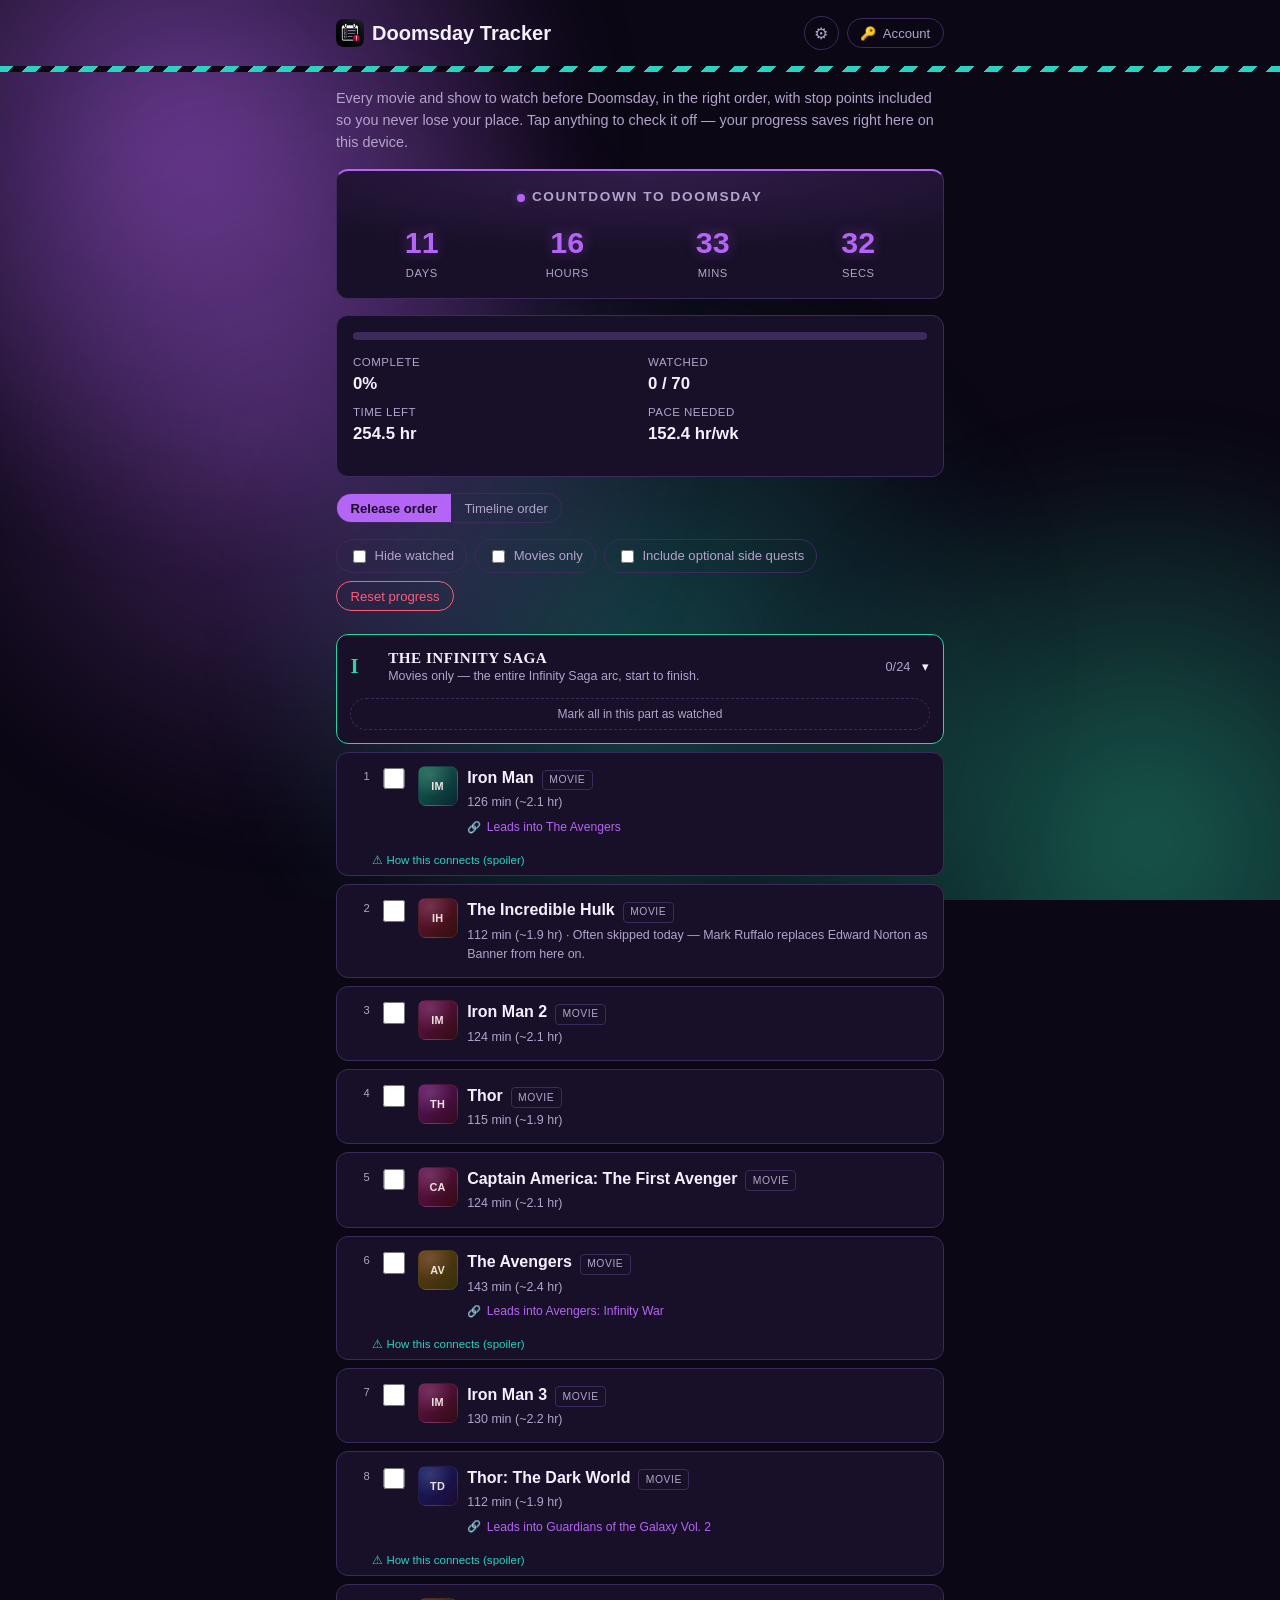
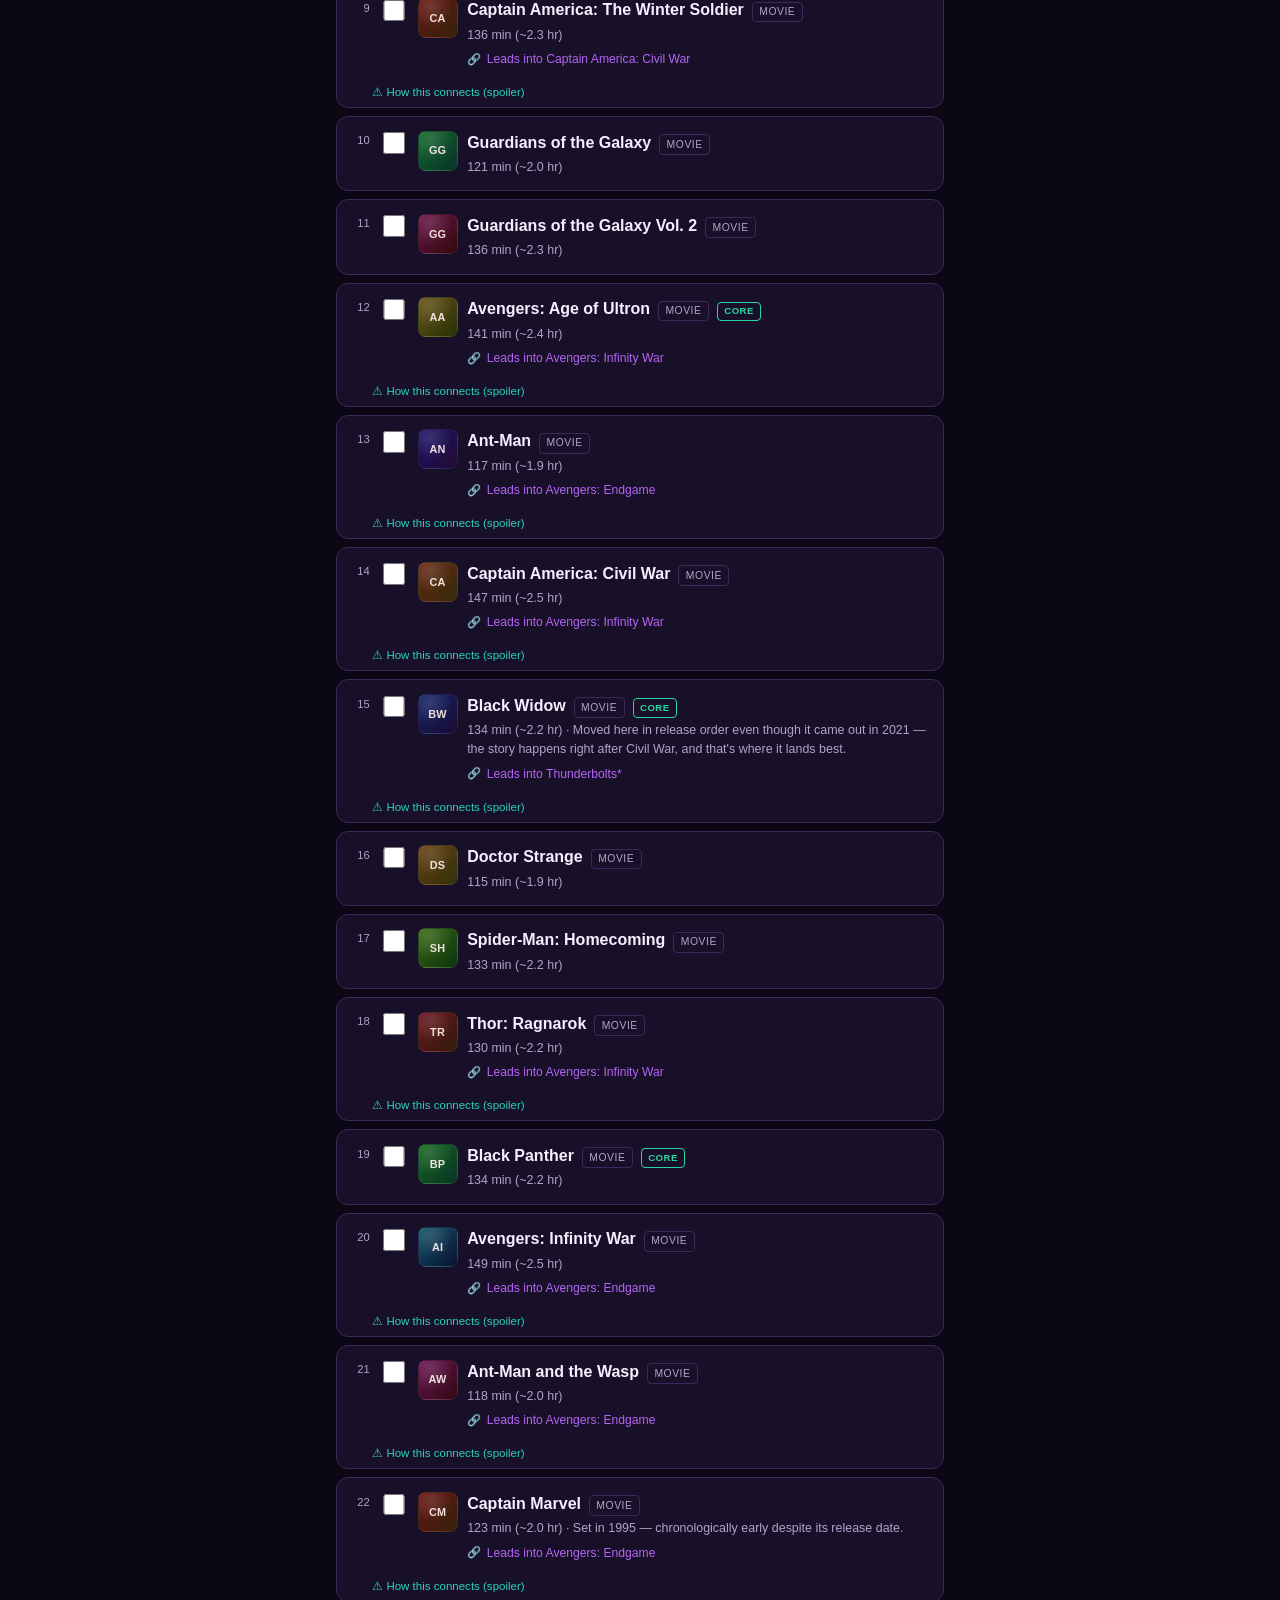
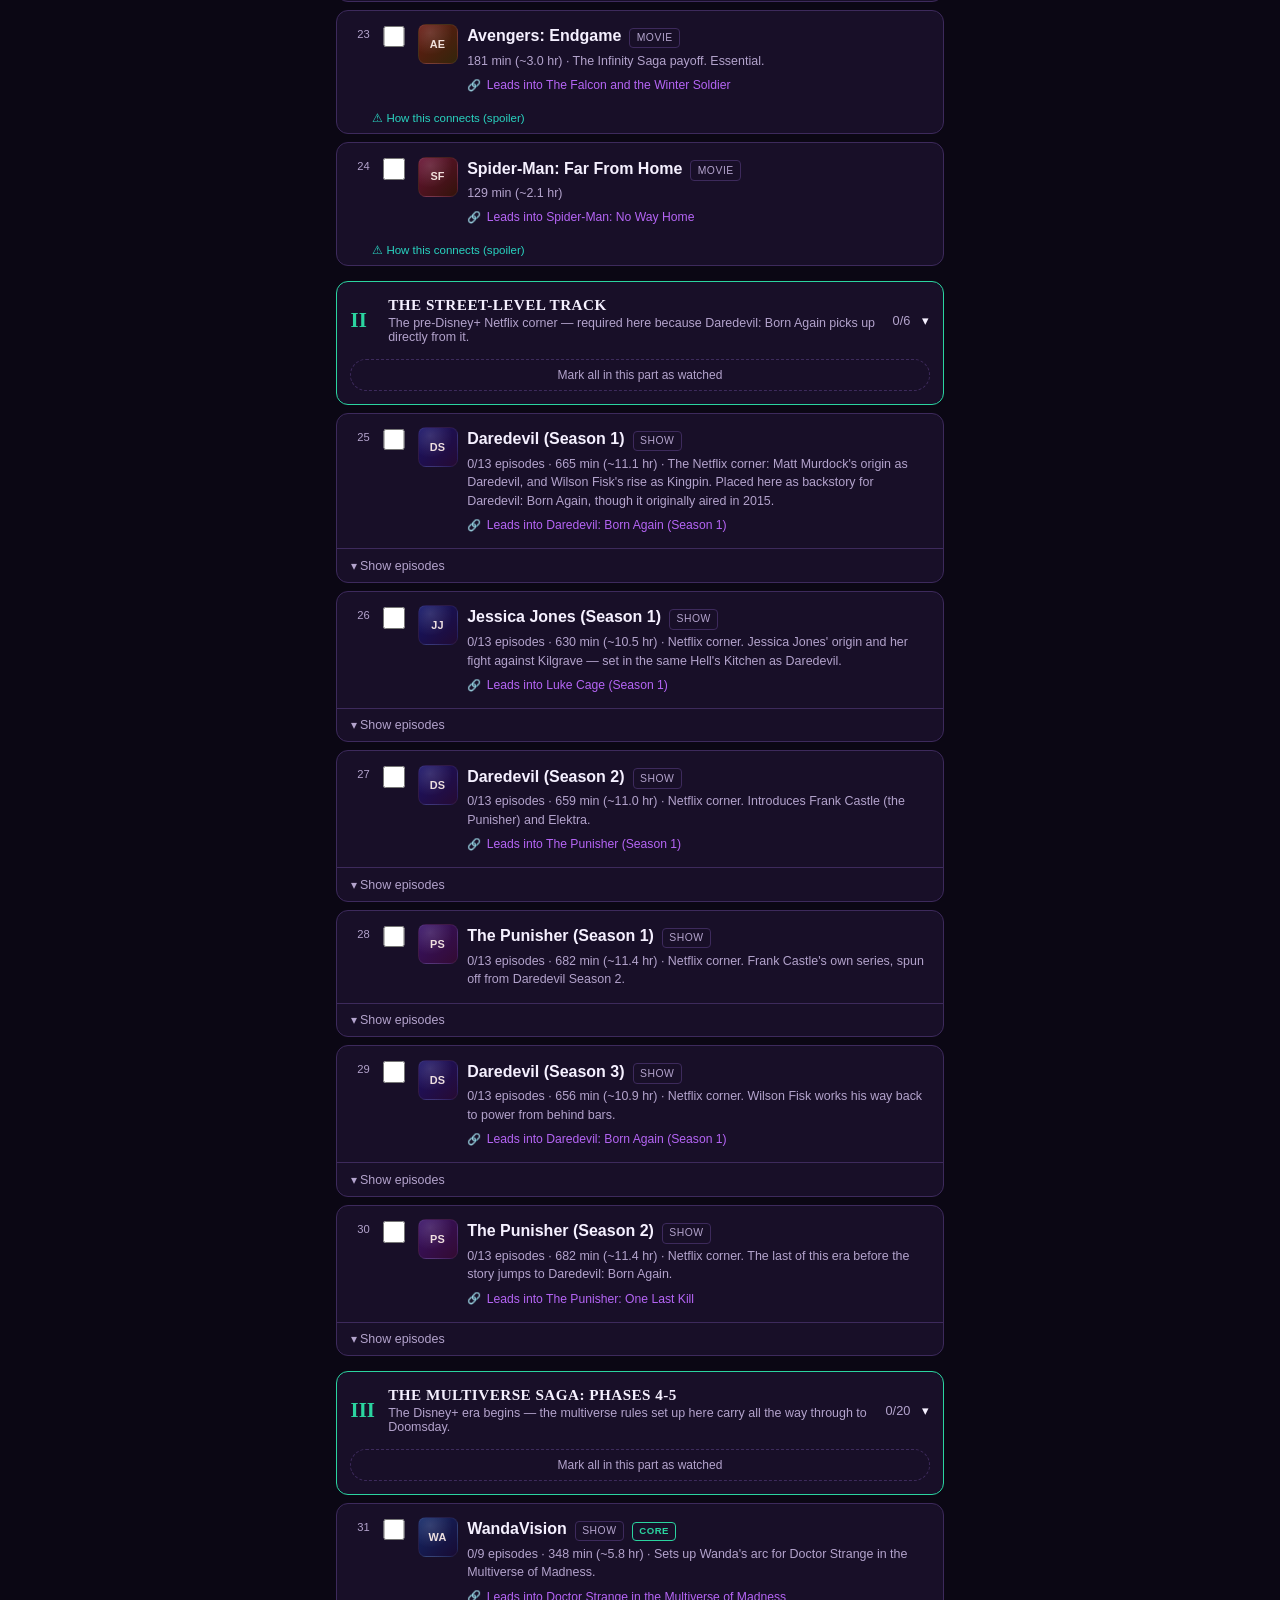
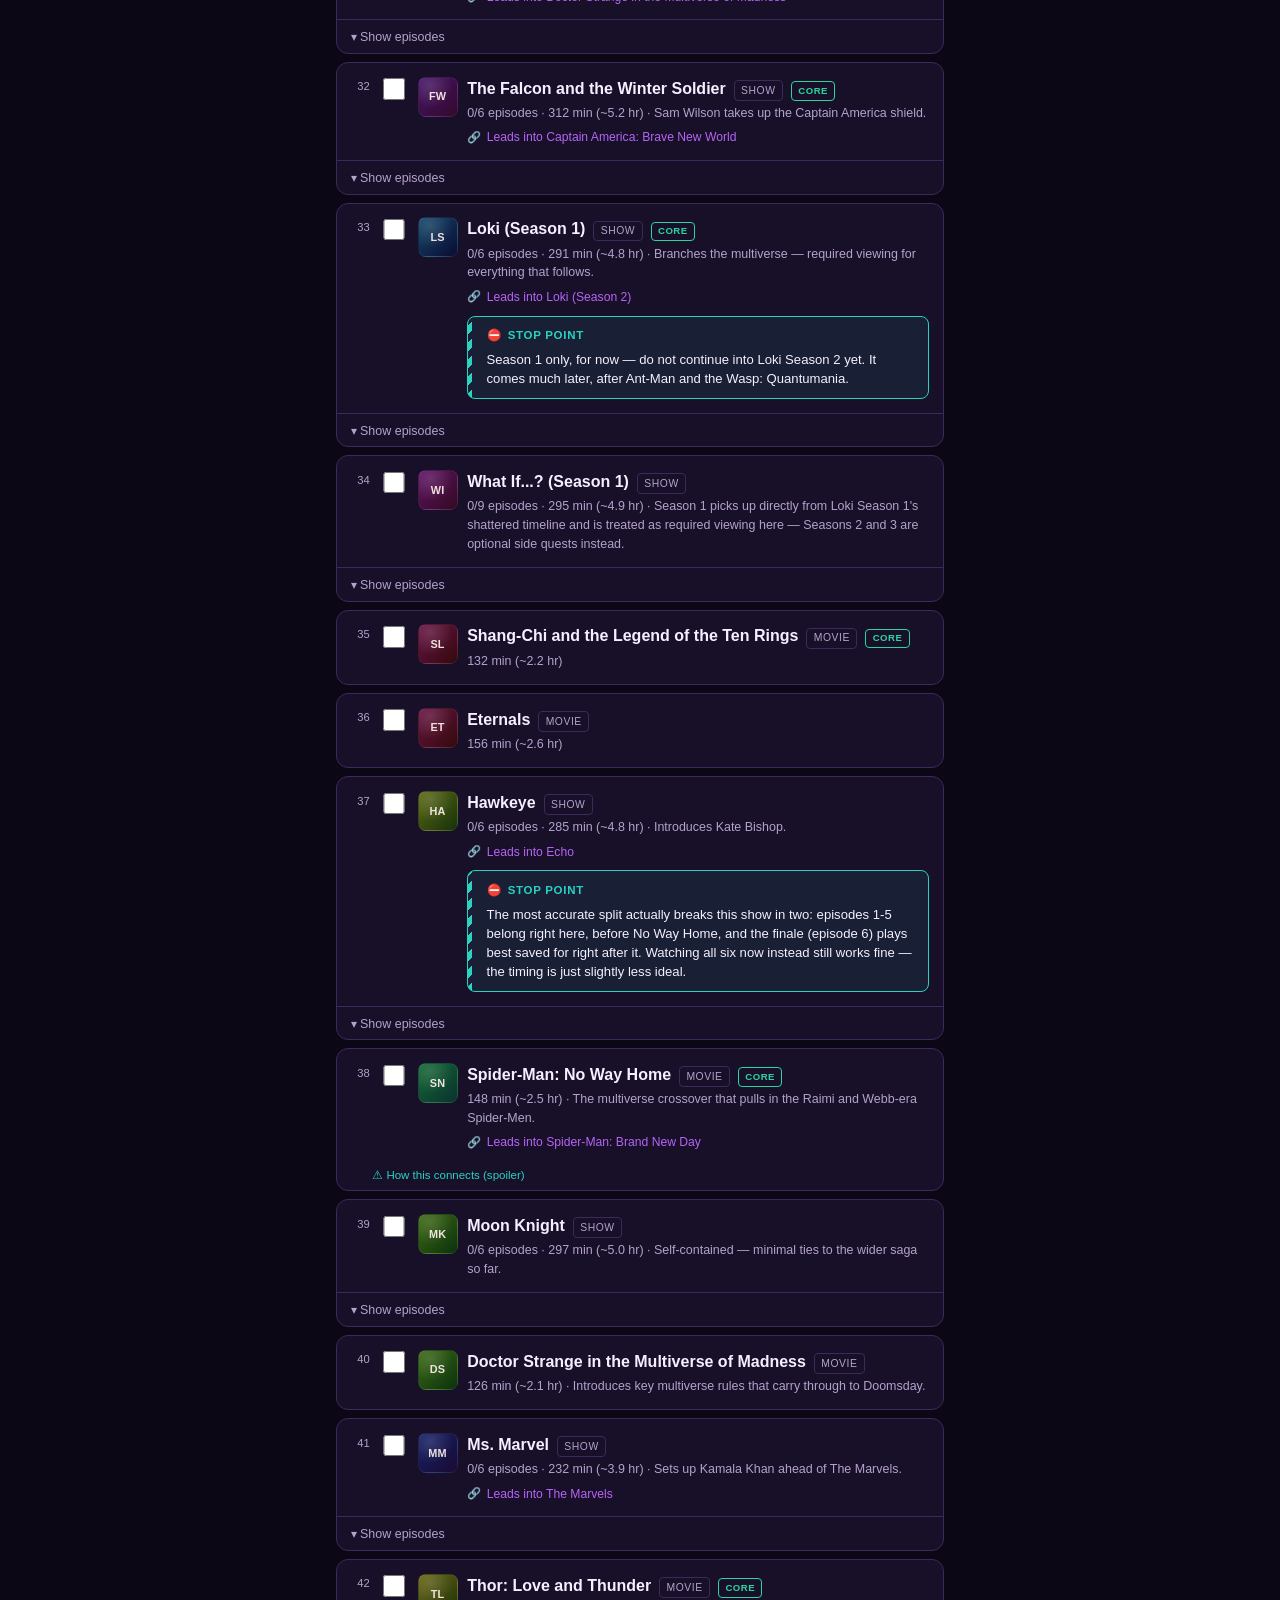
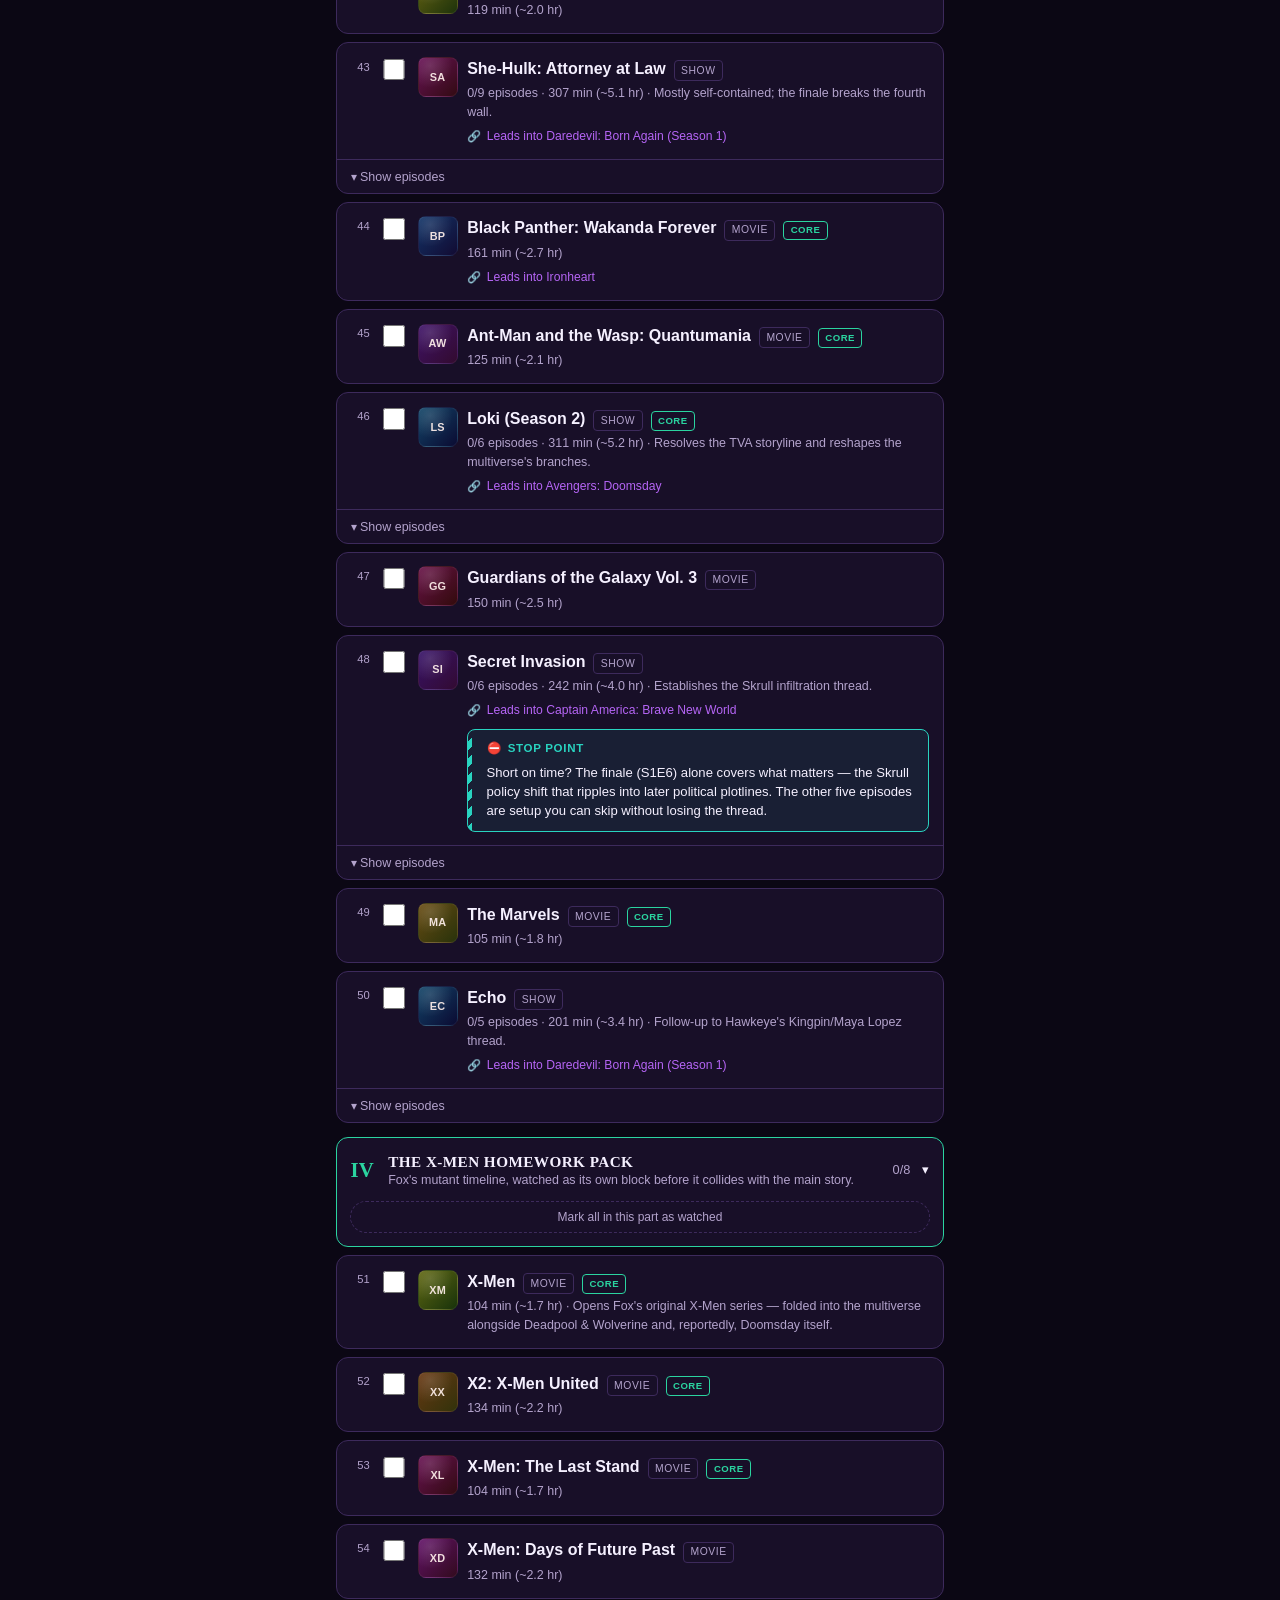
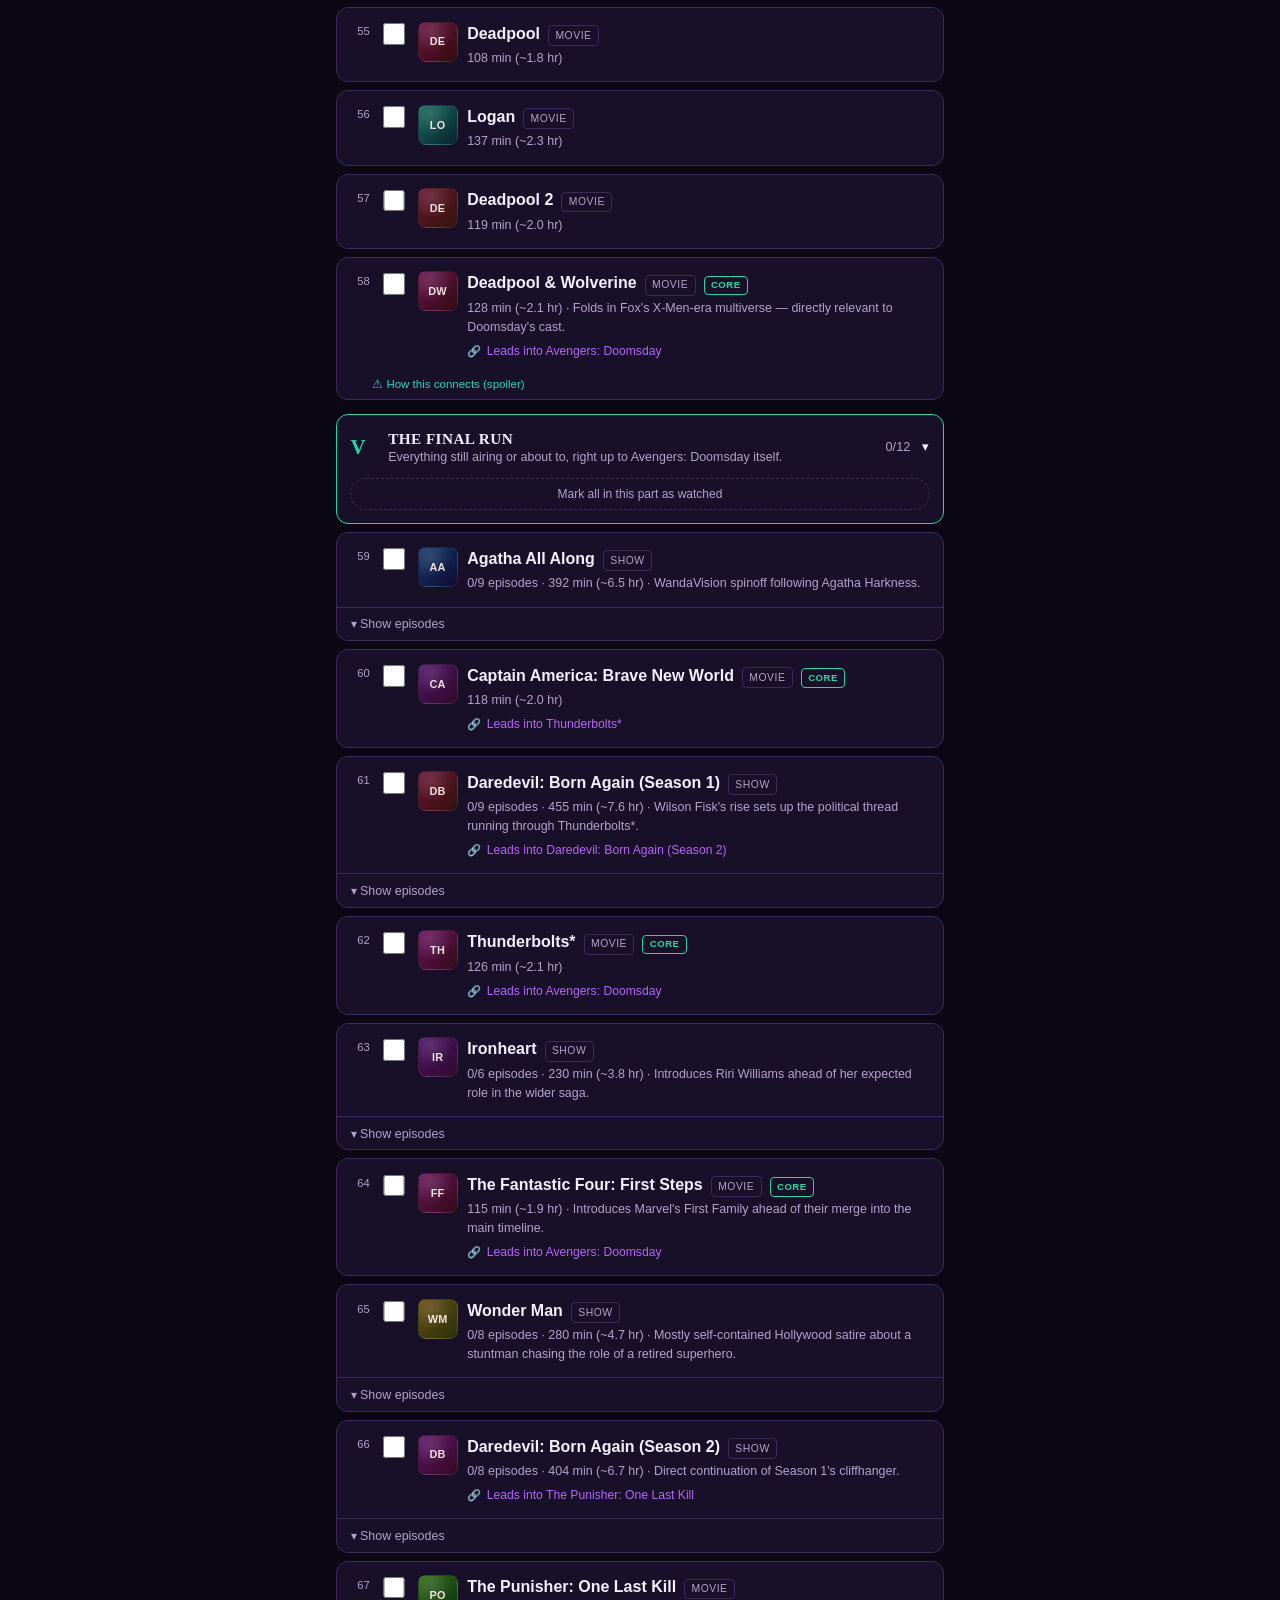
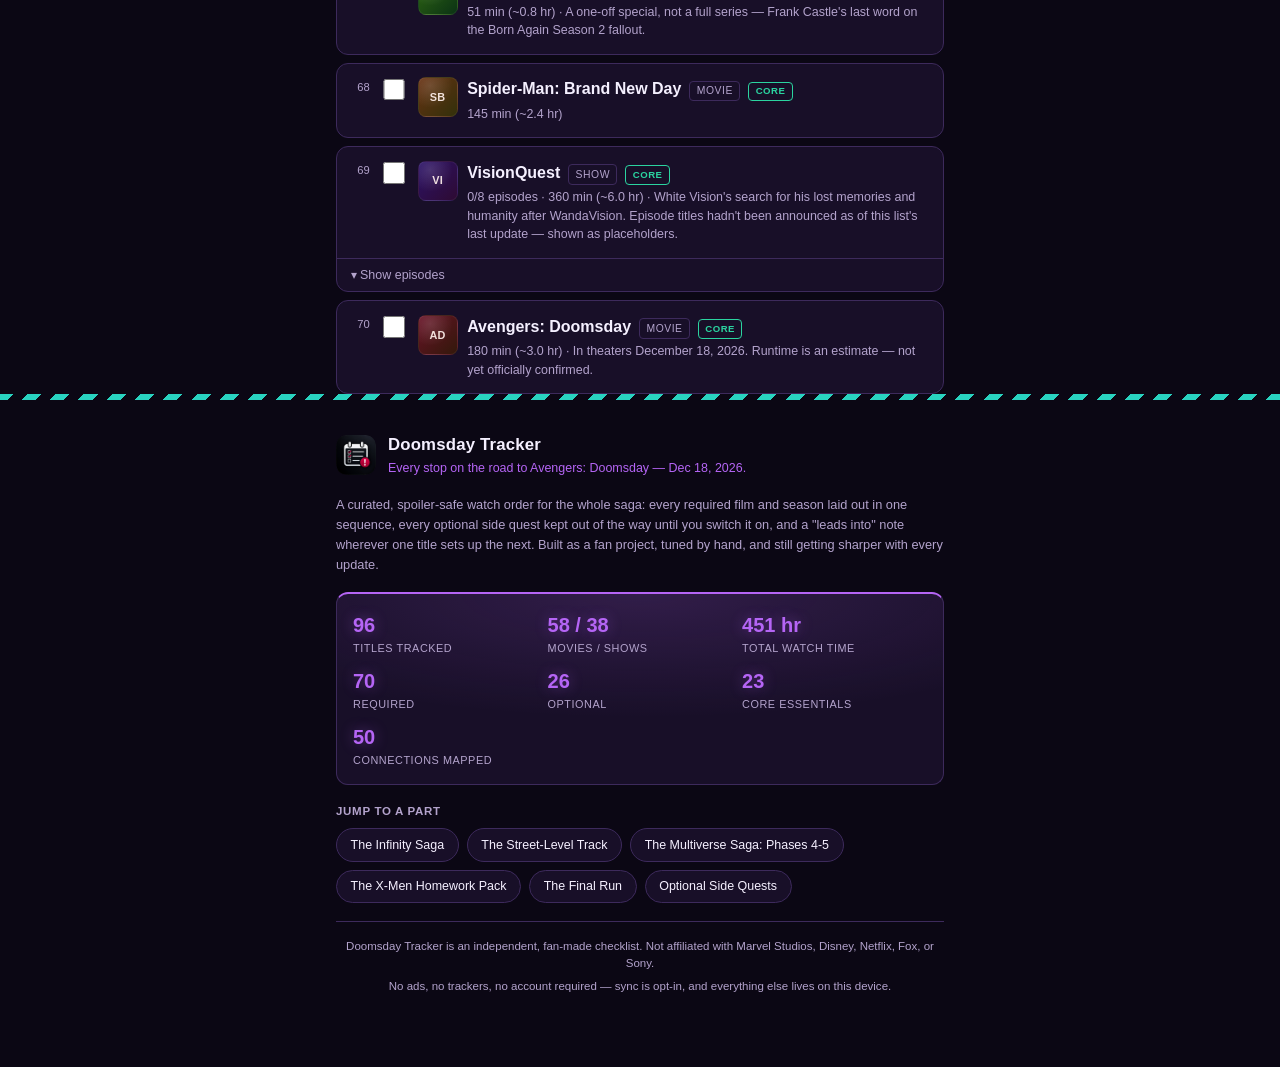
==== commit 01f57706: "Rebuild the footer: brand, live stats, and jump-to-part nav Replaces the one-line disclaimer footer " ====
--- a/index.html
+++ b/index.html
@@ -153,8 +153,34 @@
 
   <div class="hazard-stripe" aria-hidden="true"></div>
   <footer class="site-footer">
-    <div class="wrap">
-      <p>Doomsday Tracker is an independent, fan-made checklist. Not affiliated with any studio.</p>
+    <div class="wrap footer-content">
+      <div class="footer-brand">
+        <img src="icons/icon-192.png" alt="" class="footer-logo" />
+        <div>
+          <p class="footer-brand-name">Doomsday Tracker</p>
+          <p class="footer-tagline">Every stop on the road to Avengers: Doomsday — Dec 18, 2026.</p>
+        </div>
+      </div>
+
+      <p class="footer-about">
+        A curated, spoiler-safe watch order for the whole saga: every required
+        film and season laid out in one sequence, every optional side quest
+        kept out of the way until you switch it on, and a "leads into" note
+        wherever one title sets up the next. Built as a fan project, tuned by
+        hand, and still getting sharper with every update.
+      </p>
+
+      <dl class="footer-stats" id="footerStats"></dl>
+
+      <nav class="footer-jump" aria-label="Jump to a part">
+        <p class="footer-jump-label">Jump to a part</p>
+        <div class="footer-jump-links" id="footerJumpLinks"></div>
+      </nav>
+
+      <div class="footer-bottom">
+        <p>Doomsday Tracker is an independent, fan-made checklist. Not affiliated with Marvel Studios, Disney, Netflix, Fox, or Sony.</p>
+        <p class="footer-meta">No ads, no trackers, no account required — sync is opt-in, and everything else lives on this device.</p>
+      </div>
     </div>
   </footer>
 
--- a/styles.css
+++ b/styles.css
@@ -17,56 +17,60 @@
   --accent-glow: rgba(181, 101, 245, 0.4);
   --accent-wash: rgba(181, 101, 245, 0.16);
   --on-accent: #180a26;
-  --hazard: #f2b705;
-  --hazard-glow: rgba(242, 183, 5, 0.08);
+  --hazard: #29d3c0;
+  --hazard-glow: rgba(41, 211, 192, 0.08);
   --good: #2bd4a0;
   --danger: #ff5c7a;
   --radius: 12px;
   --max-width: 640px;
 }
 
+/* "Doomsday Green" — Doctor Doom's identity color is green, not red. */
 :root[data-color-theme="doomsday-red"] {
-  --bg: #0d0705;
-  --bg-elevated: #1c1210;
-  --border: #4a231d;
-  --text: #fff5f0;
-  --text-dim: #b8a59d;
-  --accent: #ff3b2f;
-  --accent-glow: rgba(255, 59, 47, 0.4);
-  --accent-wash: rgba(255, 59, 47, 0.16);
-  --on-accent: #1a0503;
-  --hazard: #ffc233;
-  --hazard-glow: rgba(255, 194, 51, 0.08);
-}
-
+  --bg: #050c08;
+  --bg-elevated: #0e1c12;
+  --border: #1f4a2e;
+  --text: #eafff0;
+  --text-dim: #9fc2ab;
+  --accent: #2fbf6e;
+  --accent-glow: rgba(47, 191, 110, 0.4);
+  --accent-wash: rgba(47, 191, 110, 0.16);
+  --on-accent: #05170c;
+  --hazard: #c9a038;
+  --hazard-glow: rgba(201, 160, 56, 0.08);
+}
+
+/* "Apocalypse Blue" — En Sabah Nur's armor reads blue with purple energy. */
 :root[data-color-theme="apocalypse-green"] {
-  --bg: #070a08;
-  --bg-elevated: #101c14;
-  --border: #20402c;
-  --text: #eafff0;
-  --text-dim: #94bda3;
-  --accent: #33e07a;
-  --accent-glow: rgba(51, 224, 122, 0.4);
-  --accent-wash: rgba(51, 224, 122, 0.16);
-  --on-accent: #051208;
-  --hazard: #ffb020;
-  --hazard-glow: rgba(255, 176, 32, 0.08);
-}
-
+  --bg: #07071a;
+  --bg-elevated: #121233;
+  --border: #2a2a5c;
+  --text: #eef0ff;
+  --text-dim: #a3a8d1;
+  --accent: #4d79ff;
+  --accent-glow: rgba(77, 121, 255, 0.4);
+  --accent-wash: rgba(77, 121, 255, 0.16);
+  --on-accent: #f5f8ff;
+  --hazard: #9b30ff;
+  --hazard-glow: rgba(155, 48, 255, 0.08);
+}
+
+/* "Quantum Purple" — the Quantum Realm's own purple-pink haze. */
 :root[data-color-theme="quantum-blue"] {
-  --bg: #060a14;
-  --bg-elevated: #101a2e;
-  --border: #203a5c;
-  --text: #eef4ff;
-  --text-dim: #9fb3d1;
-  --accent: #4da6ff;
-  --accent-glow: rgba(77, 166, 255, 0.4);
-  --accent-wash: rgba(77, 166, 255, 0.16);
-  --on-accent: #04101f;
-  --hazard: #ffce54;
-  --hazard-glow: rgba(255, 206, 84, 0.08);
-}
-
+  --bg: #0a0614;
+  --bg-elevated: #1c1030;
+  --border: #3a1f5c;
+  --text: #f7eeff;
+  --text-dim: #c2a8dd;
+  --accent: #a259ff;
+  --accent-glow: rgba(162, 89, 255, 0.4);
+  --accent-wash: rgba(162, 89, 255, 0.16);
+  --on-accent: #1c0f2e;
+  --hazard: #ff5da2;
+  --hazard-glow: rgba(255, 93, 162, 0.08);
+}
+
+/* "Infinity Gold" — the Infinity Gauntlet's gold against a fiery glow. */
 :root[data-color-theme="infinity-gold"] {
   --bg: #100a03;
   --bg-elevated: #241708;
@@ -77,8 +81,8 @@
   --accent-glow: rgba(242, 193, 78, 0.4);
   --accent-wash: rgba(242, 193, 78, 0.16);
   --on-accent: #1f1305;
-  --hazard: #ff8a3d;
-  --hazard-glow: rgba(255, 138, 61, 0.08);
+  --hazard: #e2472d;
+  --hazard-glow: rgba(226, 71, 45, 0.08);
 }
 
 :root[data-color-theme="blackout"] {
@@ -1164,6 +1168,19 @@
   margin-top: 0.2rem;
 }
 
+.connects-to {
+  display: flex;
+  align-items: center;
+  gap: 0.35rem;
+  margin-top: 0.35rem;
+  font-size: 0.76rem;
+  color: var(--accent);
+}
+
+.connects-to span:first-child {
+  font-size: 0.7rem;
+}
+
 .stop-point-callout {
   margin-top: 0.6rem;
   padding: 0.65rem 0.75rem;
@@ -1316,10 +1333,143 @@
 }
 
 footer.site-footer {
+  color: var(--text-dim);
+  font-size: 0.8rem;
+  margin-top: 2rem;
+  padding-bottom: 2rem;
+}
+
+.footer-content {
+  display: flex;
+  flex-direction: column;
+  gap: 1.1rem;
+}
+
+.footer-brand {
+  display: flex;
+  align-items: center;
+  gap: 0.75rem;
+}
+
+.footer-logo {
+  width: 40px;
+  height: 40px;
+  border-radius: 10px;
+  flex-shrink: 0;
+}
+
+.footer-brand-name {
+  margin: 0;
+  font-size: 1.05rem;
+  font-weight: 800;
+  color: var(--text);
+  letter-spacing: 0.01em;
+}
+
+.footer-tagline {
+  margin: 0.1rem 0 0;
+  font-size: 0.78rem;
+  color: var(--accent);
+}
+
+.footer-about {
+  margin: 0;
+  line-height: 1.55;
+  color: var(--text-dim);
+}
+
+.footer-stats {
+  display: grid;
+  grid-template-columns: repeat(2, 1fr);
+  gap: 0.6rem;
+  margin: 0;
+  padding: 1rem;
+  background: radial-gradient(ellipse 120% 100% at 50% 0%, var(--accent-wash), transparent 65%), var(--bg-elevated);
+  border: 1px solid var(--border);
+  border-top: 2px solid var(--accent);
+  border-radius: var(--radius);
+}
+
+.footer-stats div {
+  display: flex;
+  flex-direction: column;
+}
+
+.footer-stats dt {
+  order: 2;
+  font-size: 0.68rem;
+  color: var(--text-dim);
+  text-transform: uppercase;
+  letter-spacing: 0.05em;
+}
+
+.footer-stats dd {
+  order: 1;
+  margin: 0;
+  font-size: 1.25rem;
+  font-weight: 800;
+  color: var(--accent);
+  text-shadow: 0 0 14px var(--accent-glow);
+  font-variant-numeric: tabular-nums;
+}
+
+.footer-jump-label {
+  margin: 0 0 0.5rem;
+  font-size: 0.72rem;
+  font-weight: 700;
+  text-transform: uppercase;
+  letter-spacing: 0.06em;
+  color: var(--text-dim);
+}
+
+.footer-jump-links {
+  display: flex;
+  flex-wrap: wrap;
+  gap: 0.5rem;
+}
+
+.footer-jump-link {
+  font: inherit;
+  font-size: 0.78rem;
+  color: var(--text);
+  background: var(--bg-elevated);
+  border: 1px solid var(--border);
+  border-radius: 999px;
+  padding: 0.4rem 0.85rem;
+  cursor: pointer;
+  transition: border-color 0.15s ease, color 0.15s ease;
+}
+
+.footer-jump-link:hover,
+.footer-jump-link:focus-visible {
+  border-color: var(--accent);
+  color: var(--accent);
+}
+
+.footer-bottom {
+  padding-top: 1rem;
+  border-top: 1px solid var(--border);
   text-align: center;
-  color: var(--text-dim);
-  font-size: 0.75rem;
-  margin-top: 2rem;
+}
+
+.footer-bottom p {
+  margin: 0 0 0.35rem;
+  font-size: 0.72rem;
+  line-height: 1.5;
+}
+
+.footer-bottom p:last-child {
+  margin-bottom: 0;
+}
+
+.footer-meta {
+  color: var(--text-dim);
+}
+
+@media (min-width: 480px) {
+  .footer-stats {
+    grid-template-columns: repeat(3, 1fr);
+  }
 }
 
 /* ---------- small screens get a touch more breathing room ---------- */
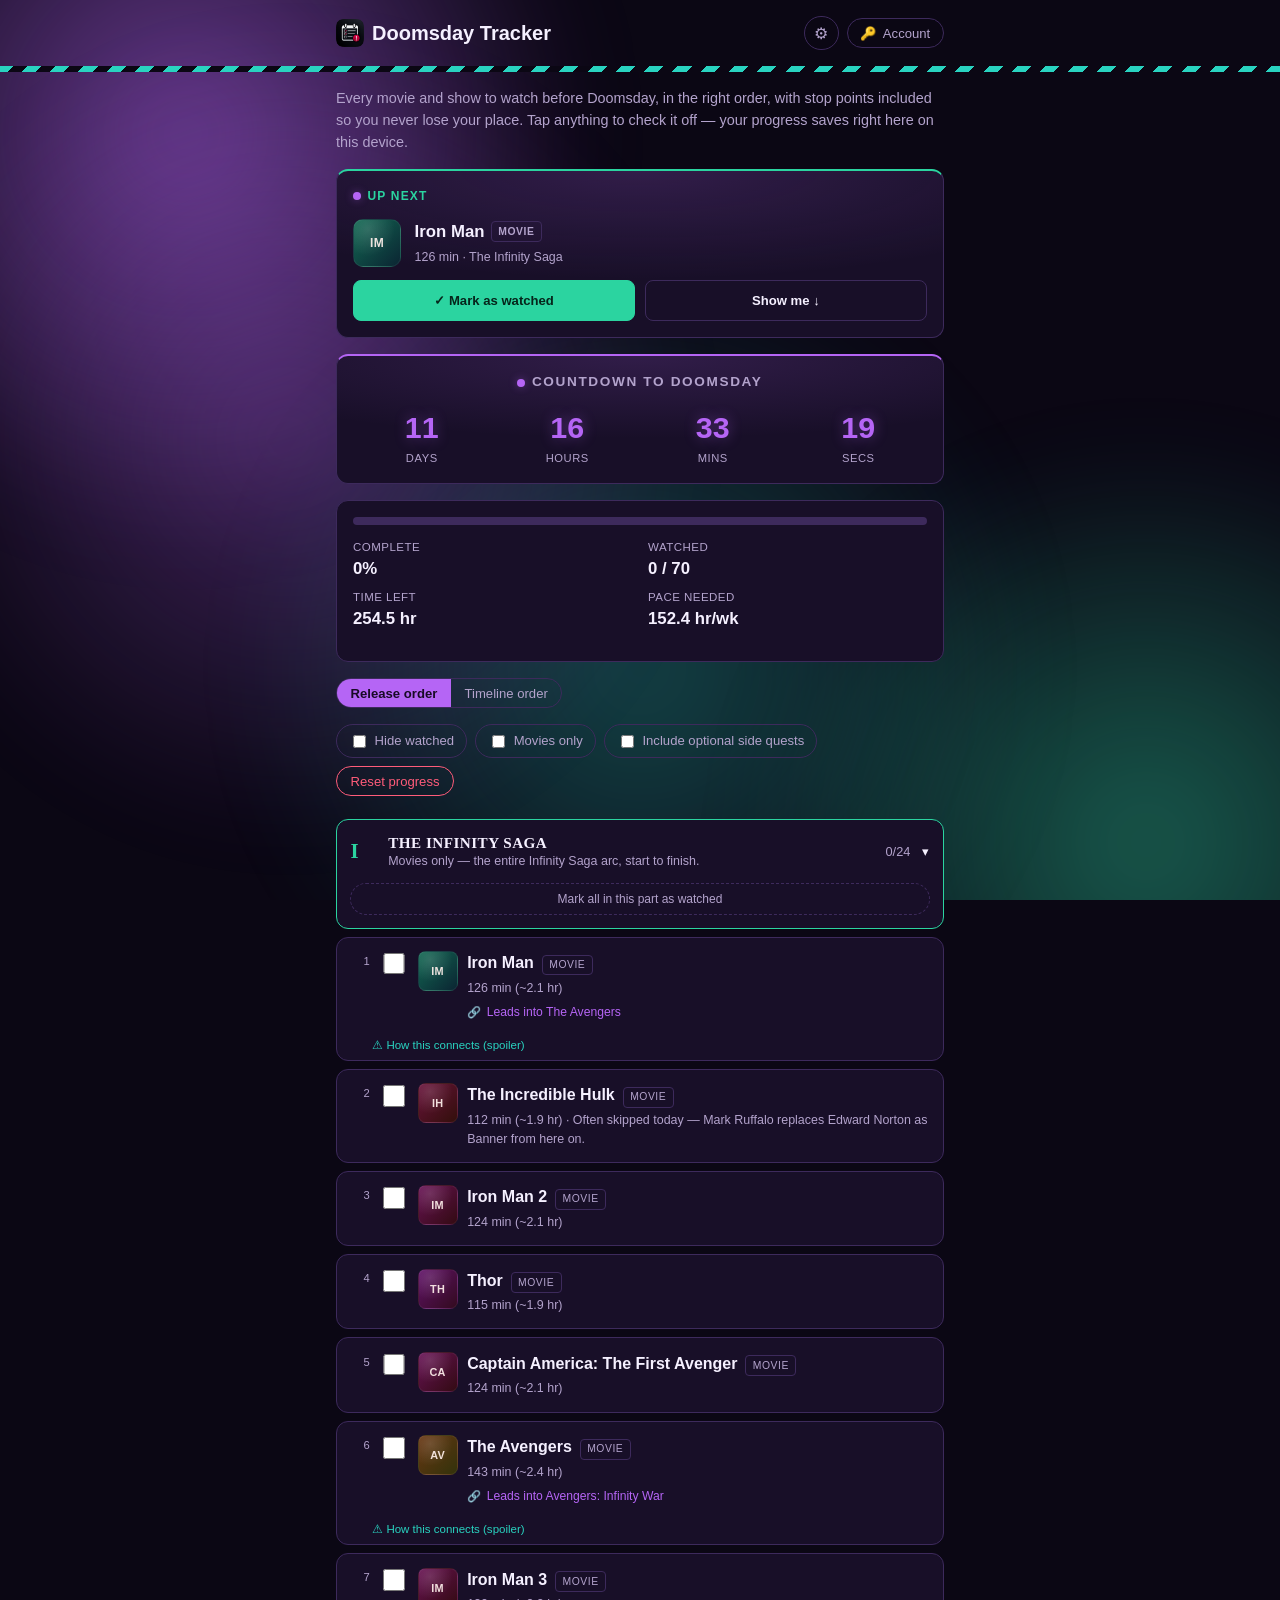
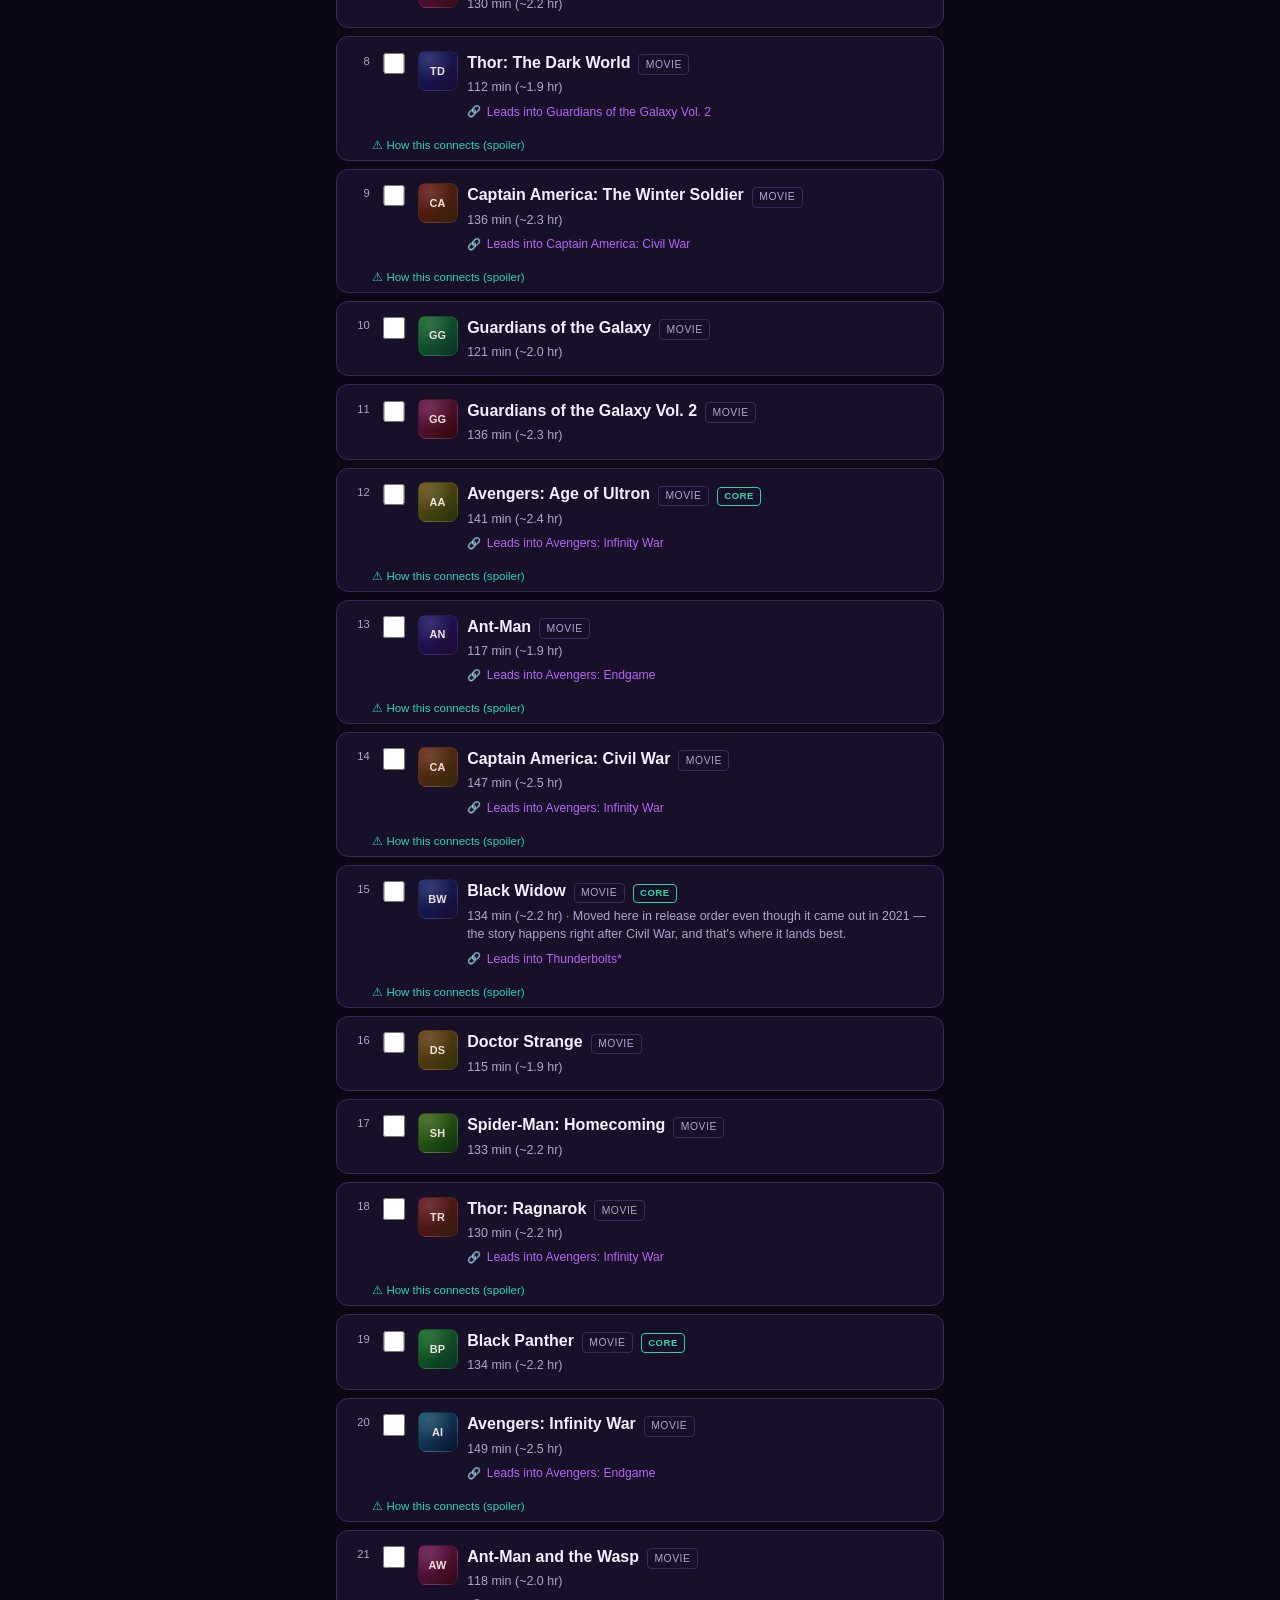
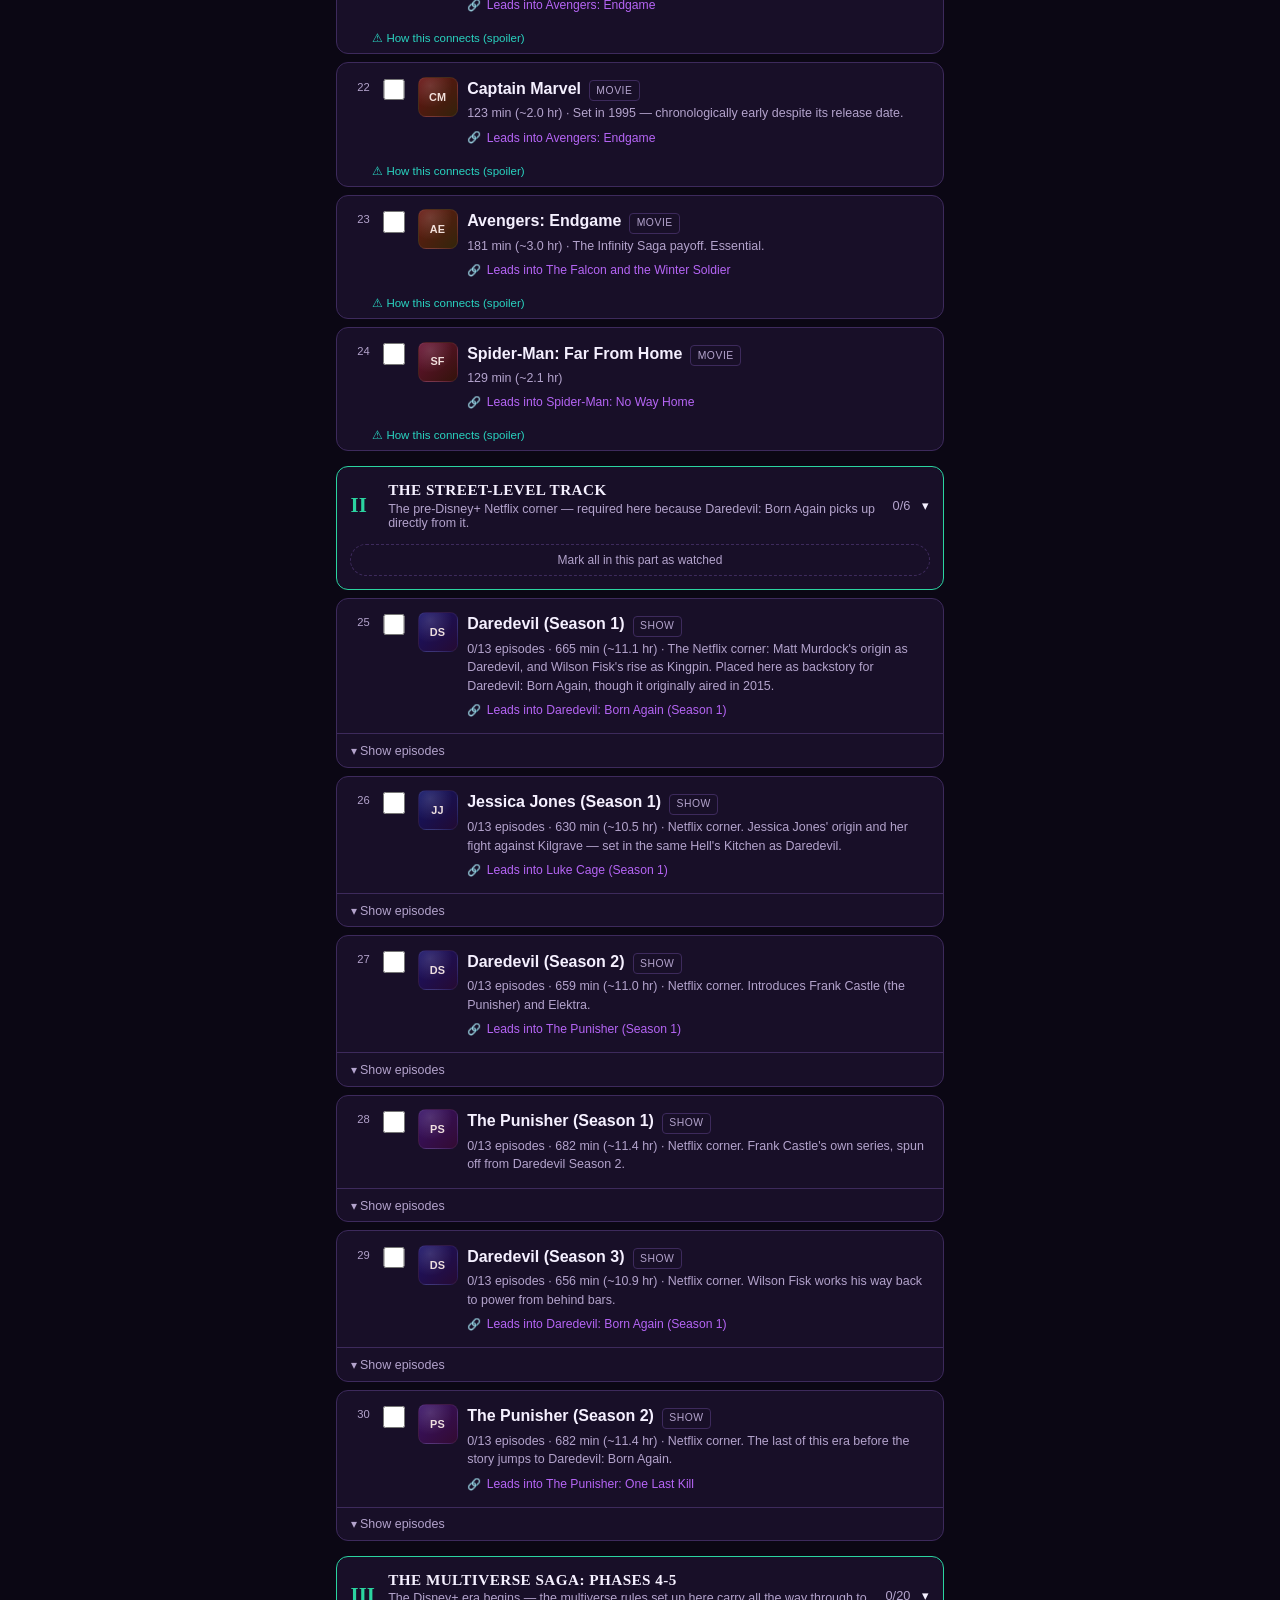
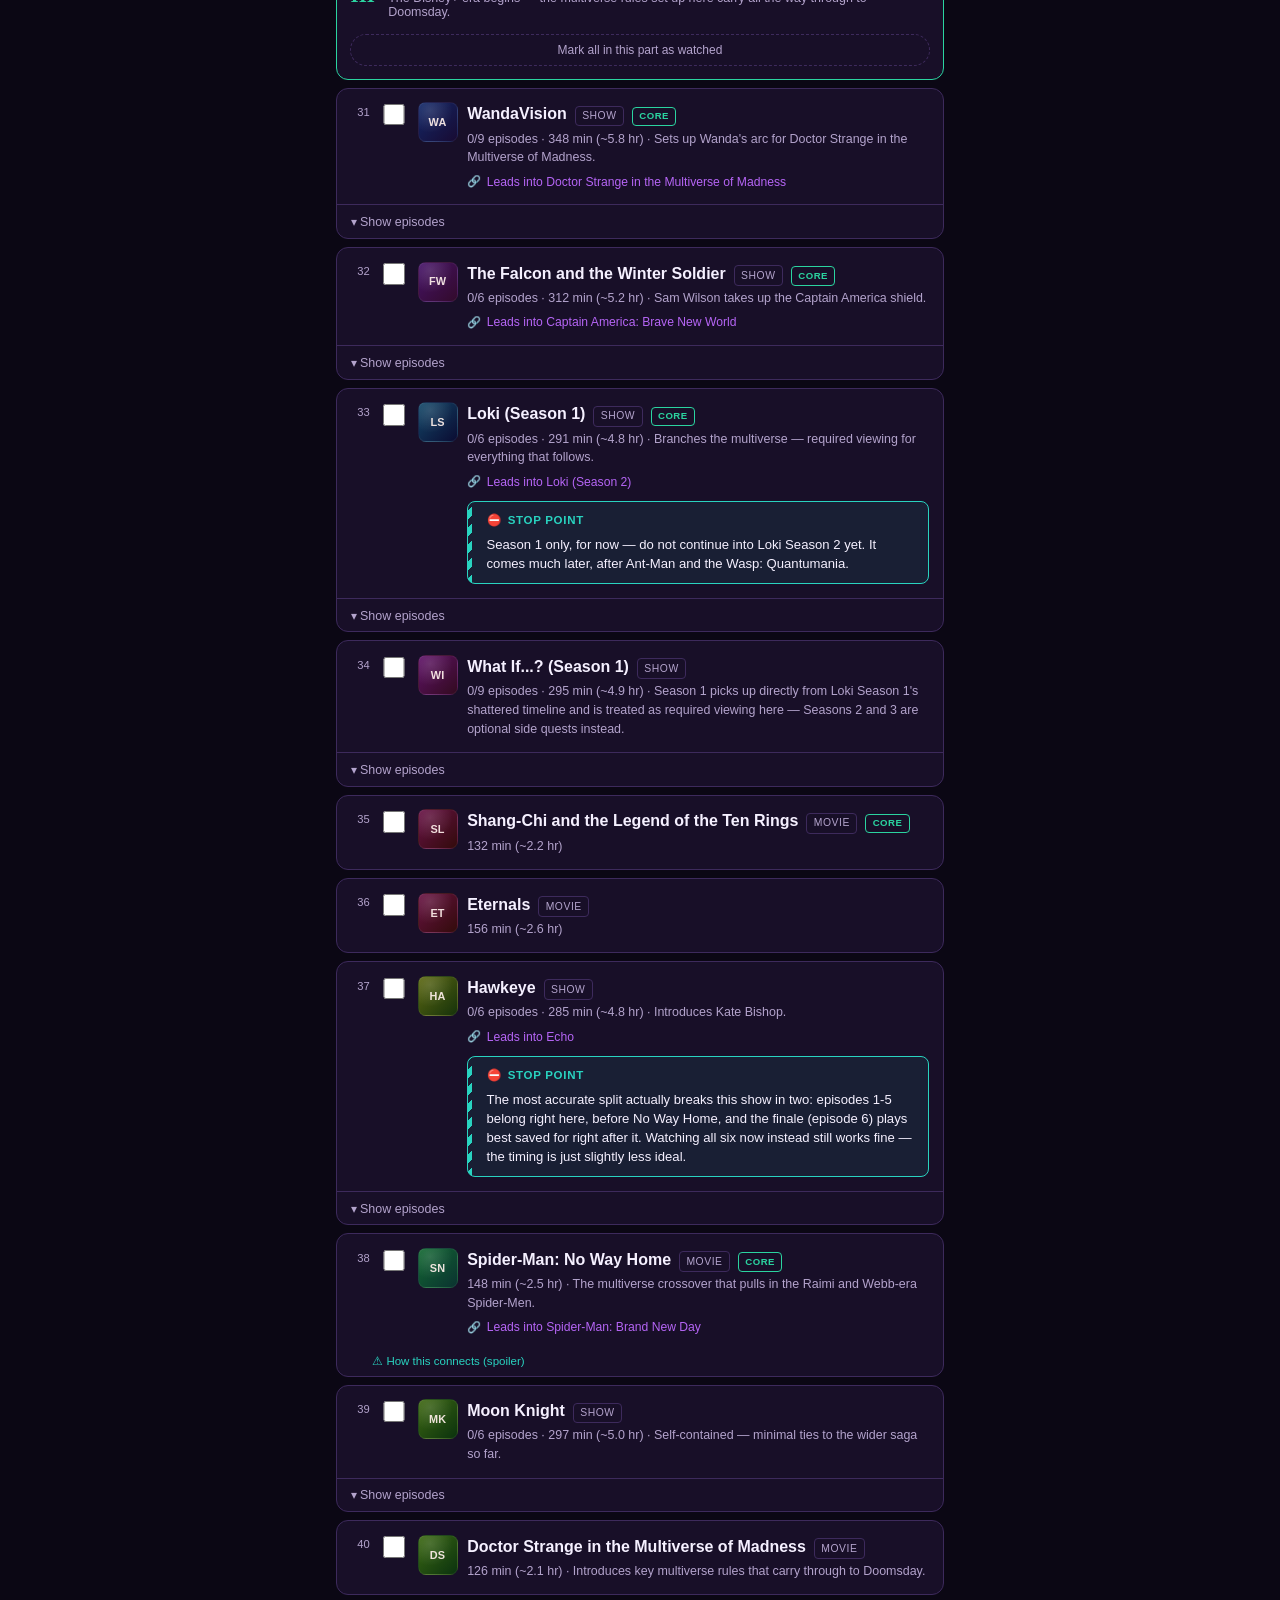
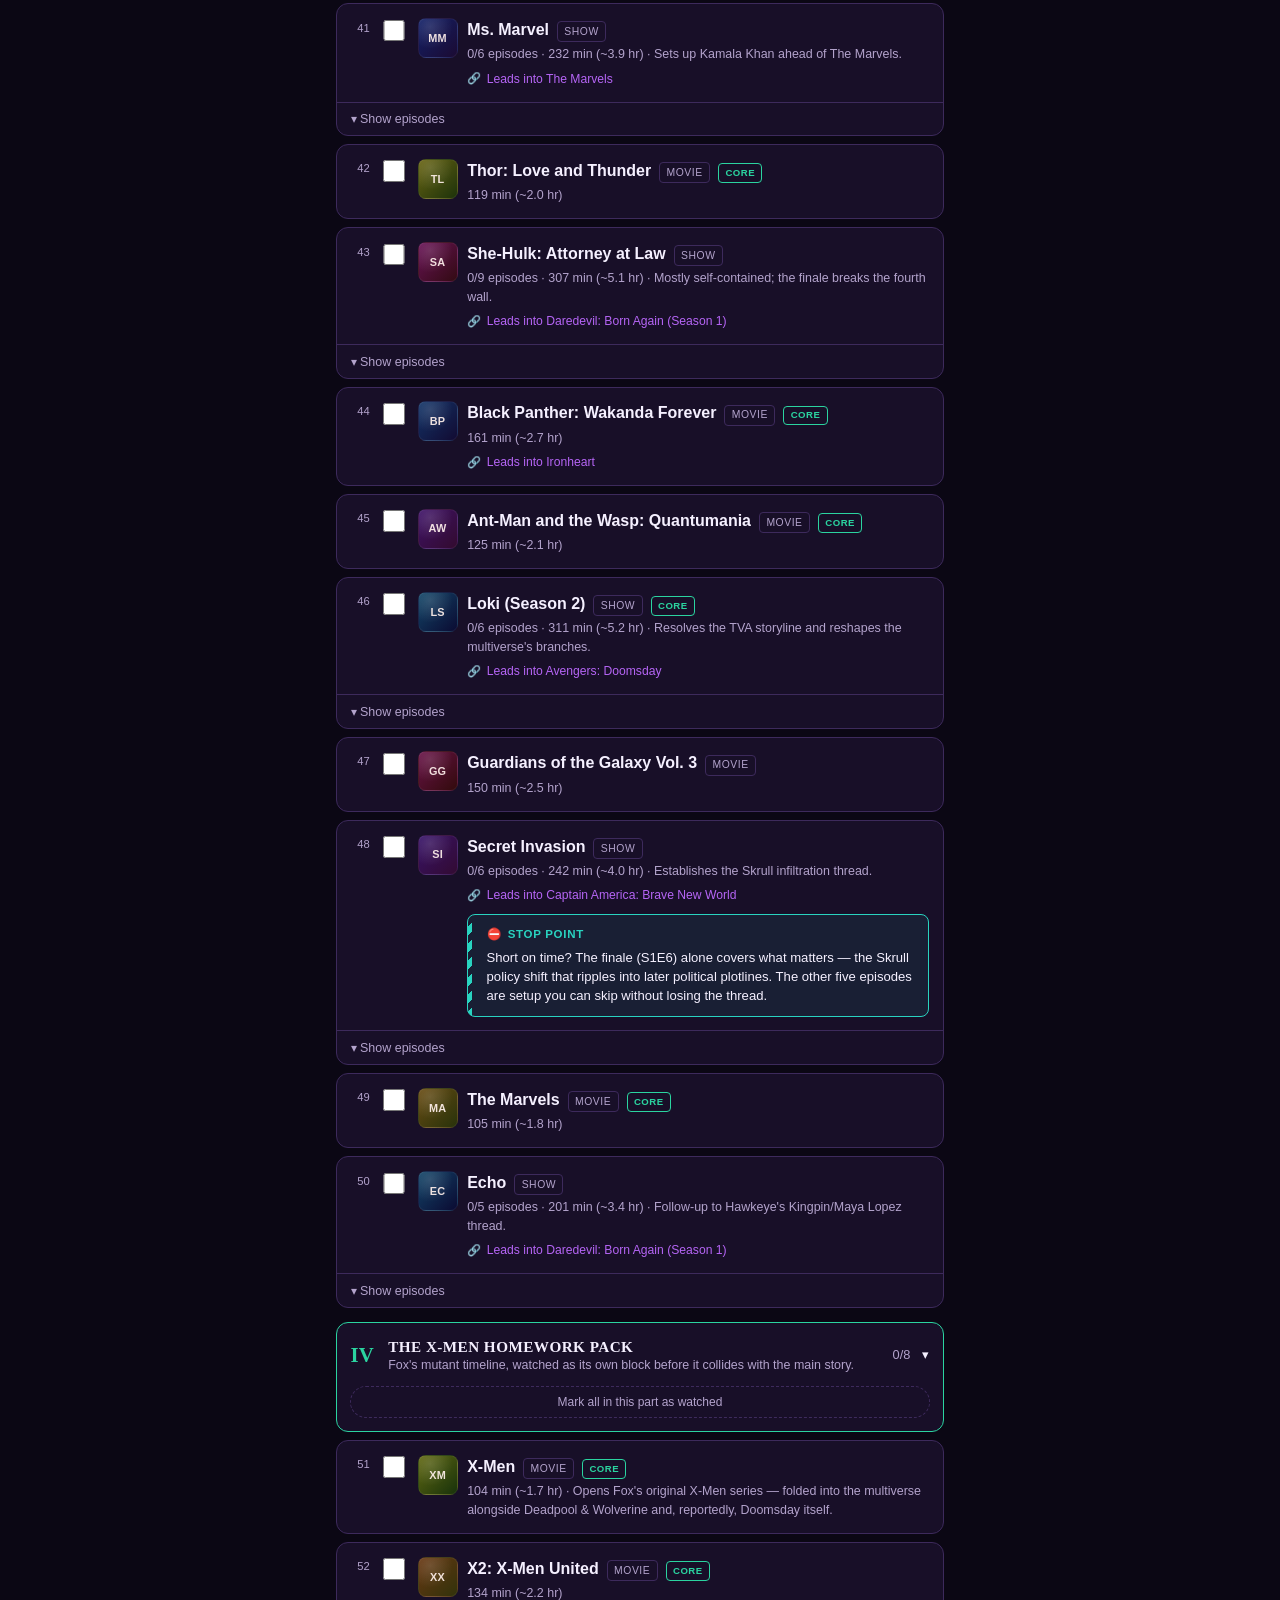
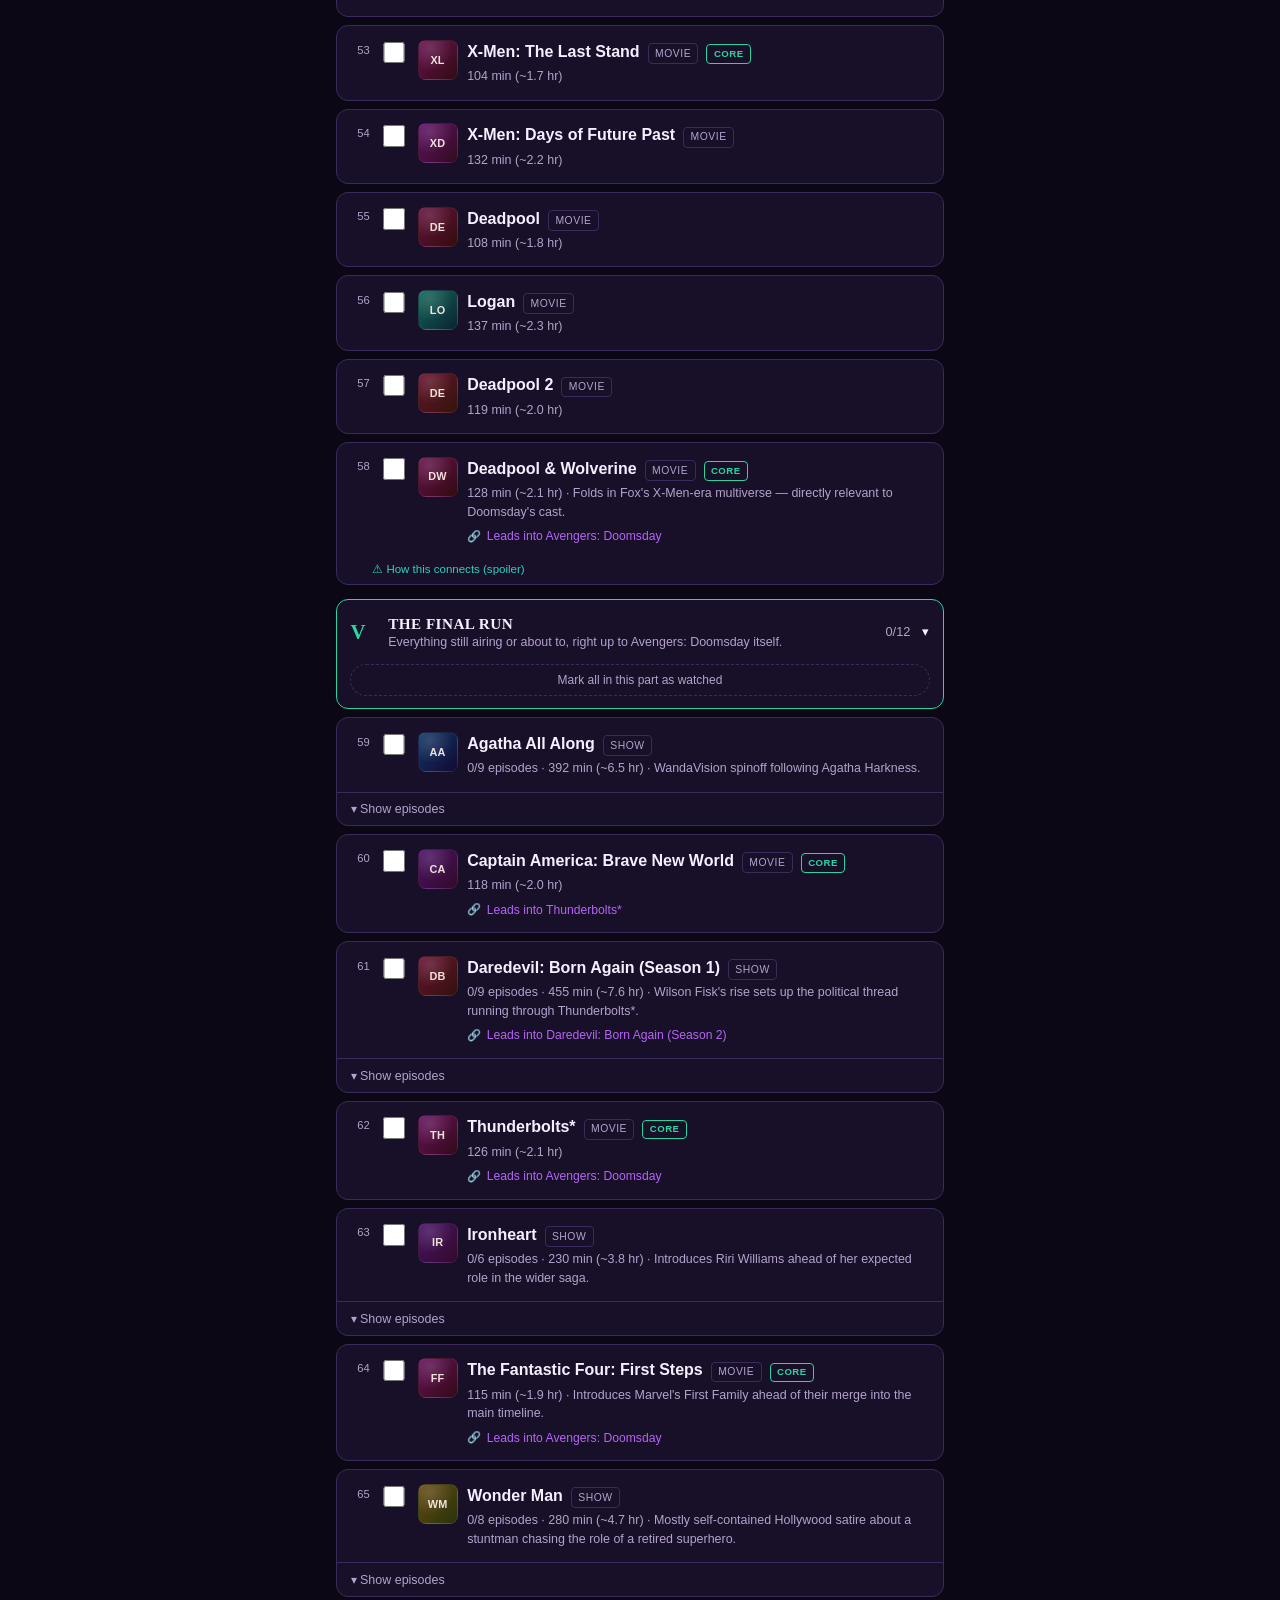
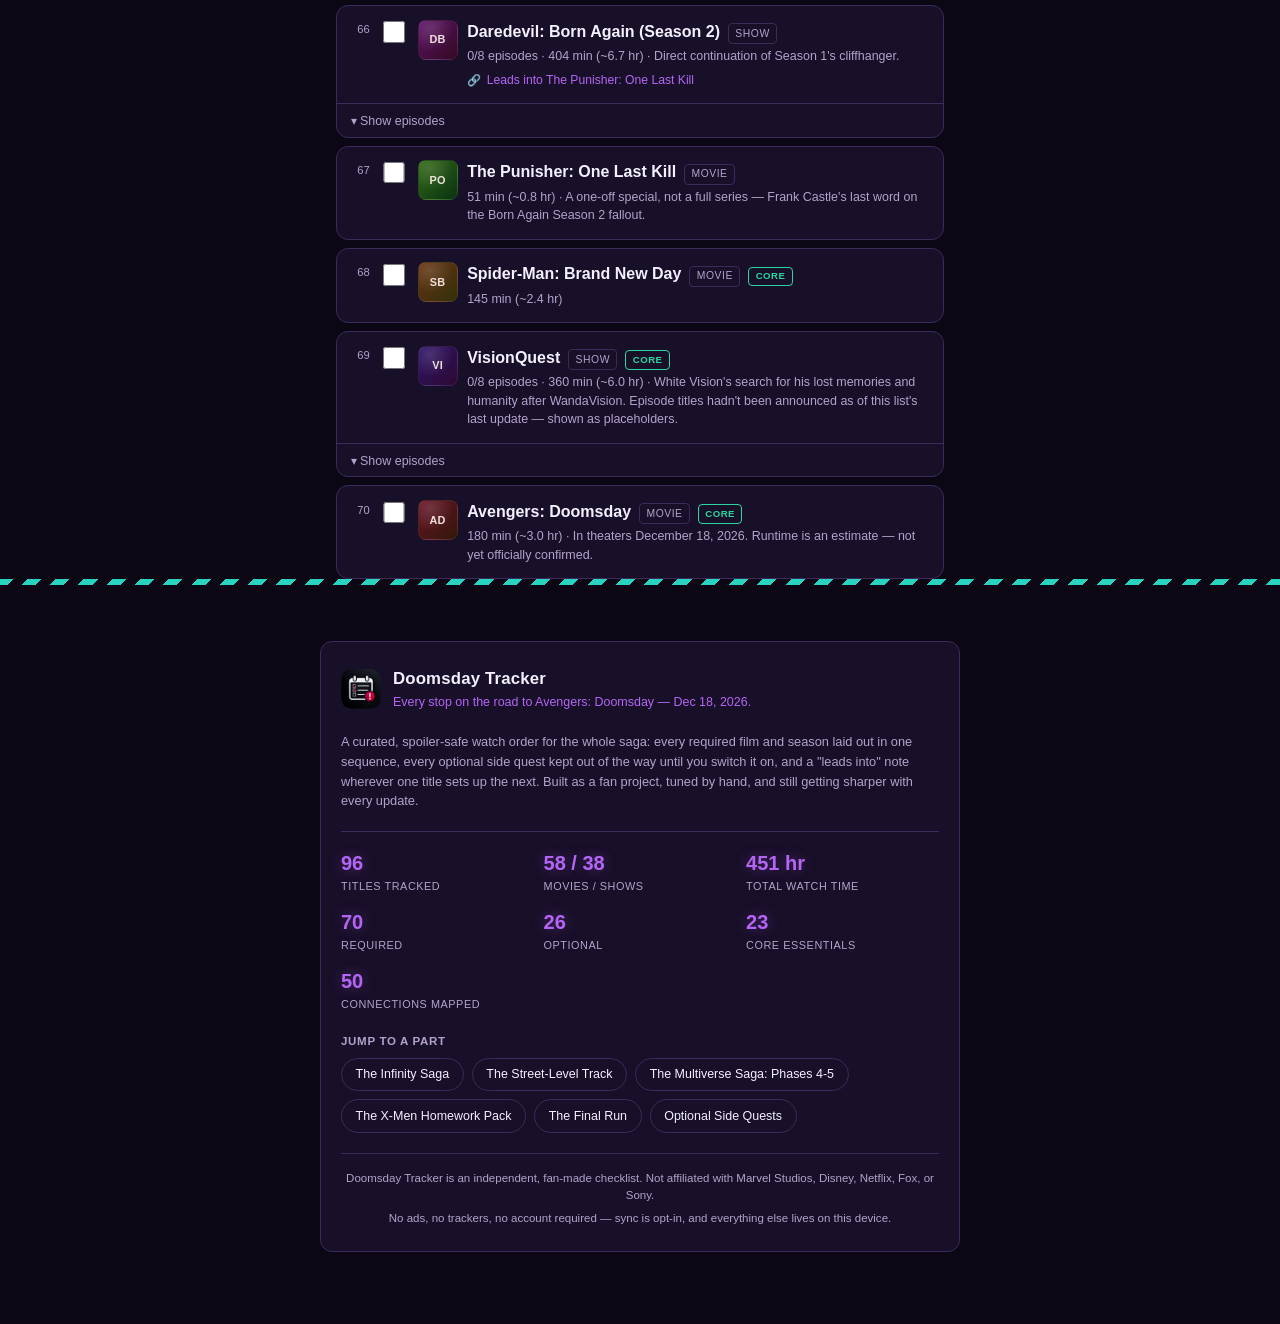
==== commit d8fa4f56: "Add an "Up Next" card at the top of the page Shows the single next unwatched title in the curated re" ====
--- a/index.html
+++ b/index.html
@@ -90,6 +90,8 @@
       check it off — your progress saves right here on this device.
     </p>
 
+    <section class="up-next" id="upNextCard" aria-label="What to watch next"></section>
+
     <section class="countdown" aria-label="Countdown to Doomsday">
       <h2><span class="status-dot pulse" aria-hidden="true"></span>Countdown to Doomsday</h2>
       <div class="countdown-grid">
--- a/styles.css
+++ b/styles.css
@@ -258,6 +258,127 @@
   margin: 0 0 1rem;
 }
 
+/* ---------- up next ---------- */
+
+.up-next-card {
+  display: flex;
+  flex-direction: column;
+  gap: 0.85rem;
+  background: radial-gradient(ellipse 120% 100% at 50% 0%, var(--accent-wash), transparent 65%), var(--bg-elevated);
+  border: 1px solid var(--border);
+  border-top: 2px solid var(--good);
+  border-radius: var(--radius);
+  padding: 1rem;
+  margin-bottom: 1rem;
+}
+
+.up-next-eyebrow {
+  margin: 0;
+  display: flex;
+  align-items: center;
+  font-size: 0.75rem;
+  font-weight: 700;
+  text-transform: uppercase;
+  letter-spacing: 0.1em;
+  color: var(--good);
+}
+
+.up-next-main {
+  display: flex;
+  align-items: center;
+  gap: 0.85rem;
+}
+
+.up-next-thumb {
+  width: 48px;
+  height: 48px;
+  flex-shrink: 0;
+  border-radius: 10px;
+  display: flex;
+  align-items: center;
+  justify-content: center;
+  font-weight: 700;
+  font-size: 0.75rem;
+  letter-spacing: 0.02em;
+  color: rgba(255, 240, 235, 0.92);
+  border: 1px solid rgba(255, 255, 255, 0.06);
+  background:
+    radial-gradient(circle at 30% 20%, rgba(255, 255, 255, 0.14), transparent 55%),
+    linear-gradient(135deg, hsl(var(--hue) 70% 24%), hsl(calc(var(--hue) + 35) 65% 12%));
+}
+
+.up-next-info {
+  min-width: 0;
+}
+
+.up-next-title {
+  margin: 0;
+  display: flex;
+  flex-wrap: wrap;
+  align-items: center;
+  gap: 0.4rem;
+  font-size: 1.05rem;
+  font-weight: 700;
+  color: var(--text);
+}
+
+.up-next-sub {
+  margin: 0.15rem 0 0;
+  font-size: 0.82rem;
+  color: var(--accent);
+}
+
+.up-next-meta {
+  margin: 0.2rem 0 0;
+  font-size: 0.78rem;
+  color: var(--text-dim);
+}
+
+.up-next-actions {
+  display: flex;
+  gap: 0.6rem;
+}
+
+.up-next-actions button {
+  flex: 1;
+  font: inherit;
+  font-size: 0.82rem;
+  font-weight: 600;
+  padding: 0.6rem 0.75rem;
+  border-radius: 8px;
+  cursor: pointer;
+}
+
+.up-next-watch-btn {
+  background: var(--good);
+  color: #06251b;
+  border: 1px solid var(--good);
+}
+
+.up-next-jump-btn {
+  background: transparent;
+  color: var(--text);
+  border: 1px solid var(--border);
+}
+
+.up-next-jump-btn:hover,
+.up-next-jump-btn:focus-visible {
+  border-color: var(--accent);
+  color: var(--accent);
+}
+
+.up-next-card.up-next-complete {
+  text-align: center;
+  align-items: center;
+  border-top-color: var(--good);
+}
+
+.up-next-complete-text {
+  margin: 0;
+  color: var(--text);
+  font-size: 0.9rem;
+}
+
 /* ---------- countdown ---------- */
 
 .countdown {
@@ -1335,14 +1456,18 @@
 footer.site-footer {
   color: var(--text-dim);
   font-size: 0.8rem;
-  margin-top: 2rem;
+  margin-top: 3.5rem;
   padding-bottom: 2rem;
 }
 
 .footer-content {
   display: flex;
   flex-direction: column;
-  gap: 1.1rem;
+  gap: 1.25rem;
+  padding: 1.5rem 1.25rem;
+  background: var(--bg-elevated);
+  border: 1px solid var(--border);
+  border-radius: var(--radius);
 }
 
 .footer-brand {
@@ -1381,13 +1506,10 @@
 .footer-stats {
   display: grid;
   grid-template-columns: repeat(2, 1fr);
-  gap: 0.6rem;
+  gap: 0.8rem 0.6rem;
   margin: 0;
-  padding: 1rem;
-  background: radial-gradient(ellipse 120% 100% at 50% 0%, var(--accent-wash), transparent 65%), var(--bg-elevated);
-  border: 1px solid var(--border);
-  border-top: 2px solid var(--accent);
-  border-radius: var(--radius);
+  padding: 1rem 0 0;
+  border-top: 1px solid var(--border);
 }
 
 .footer-stats div {
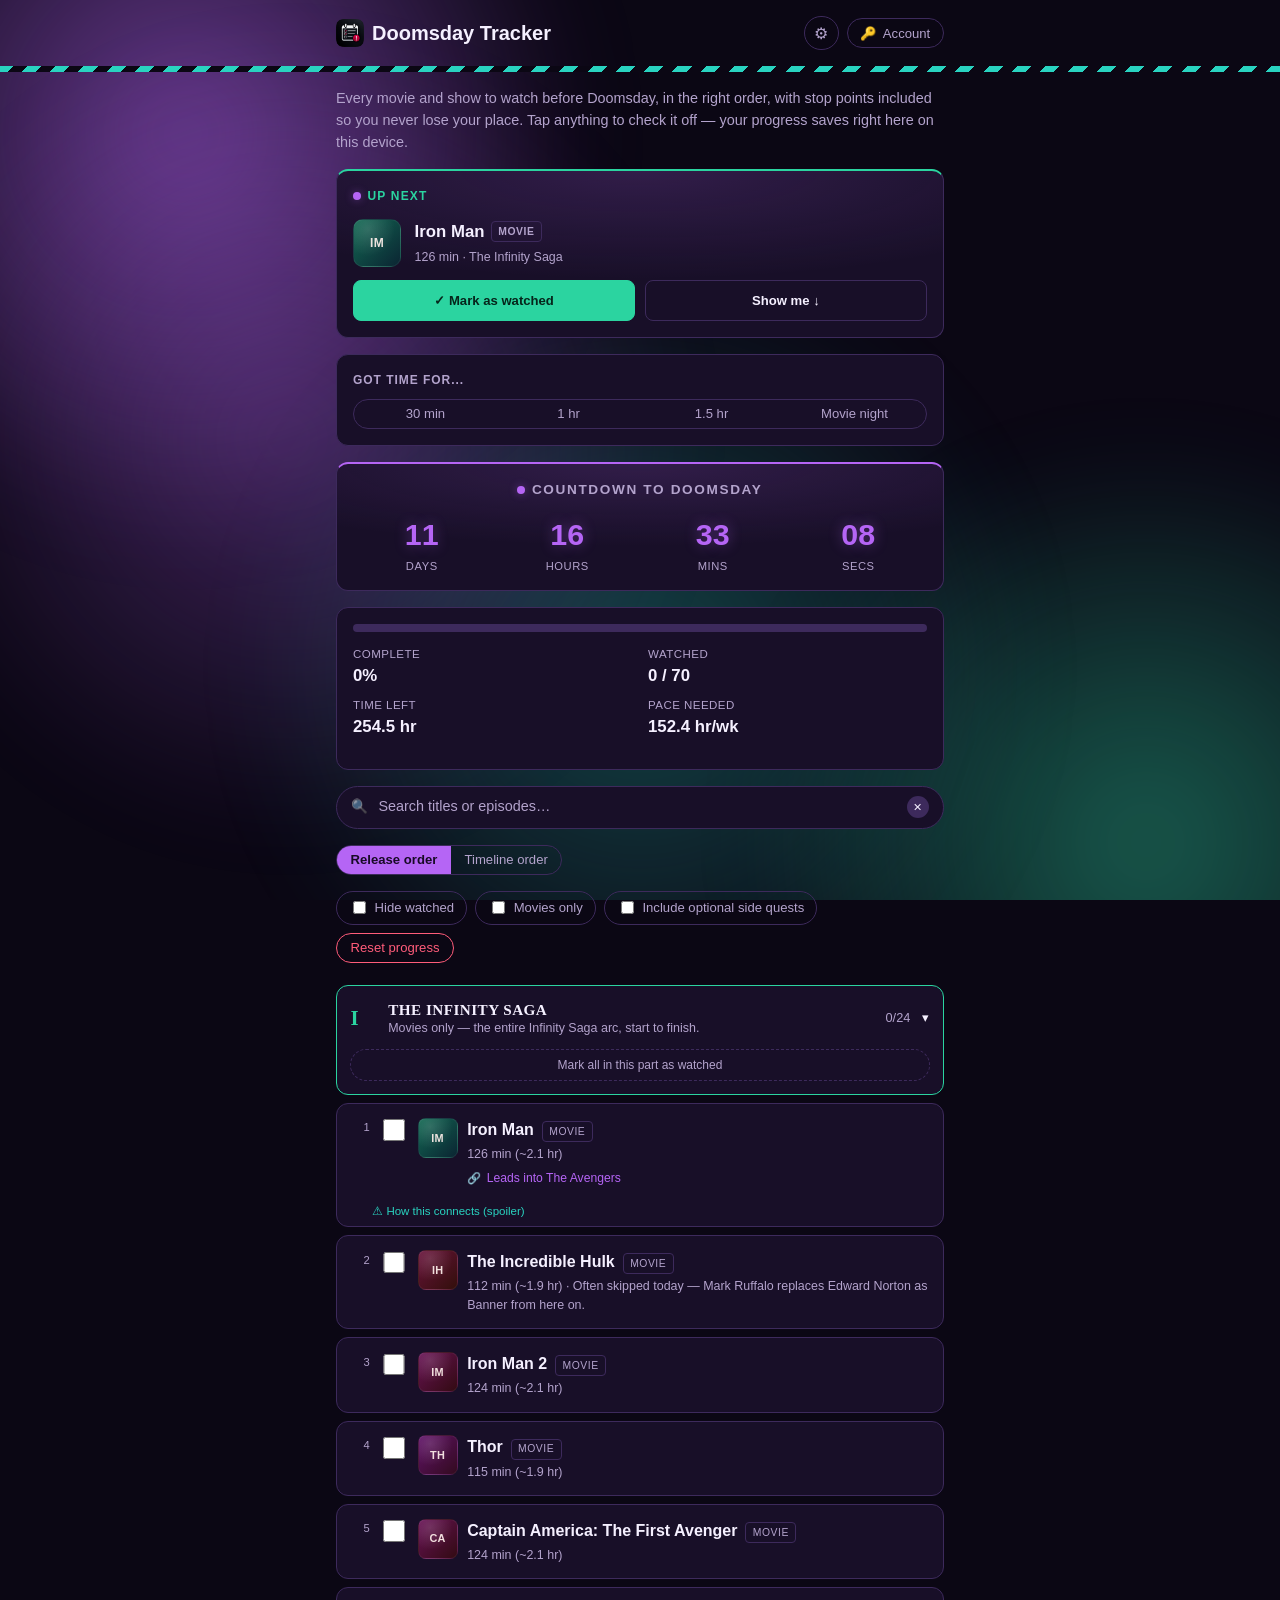
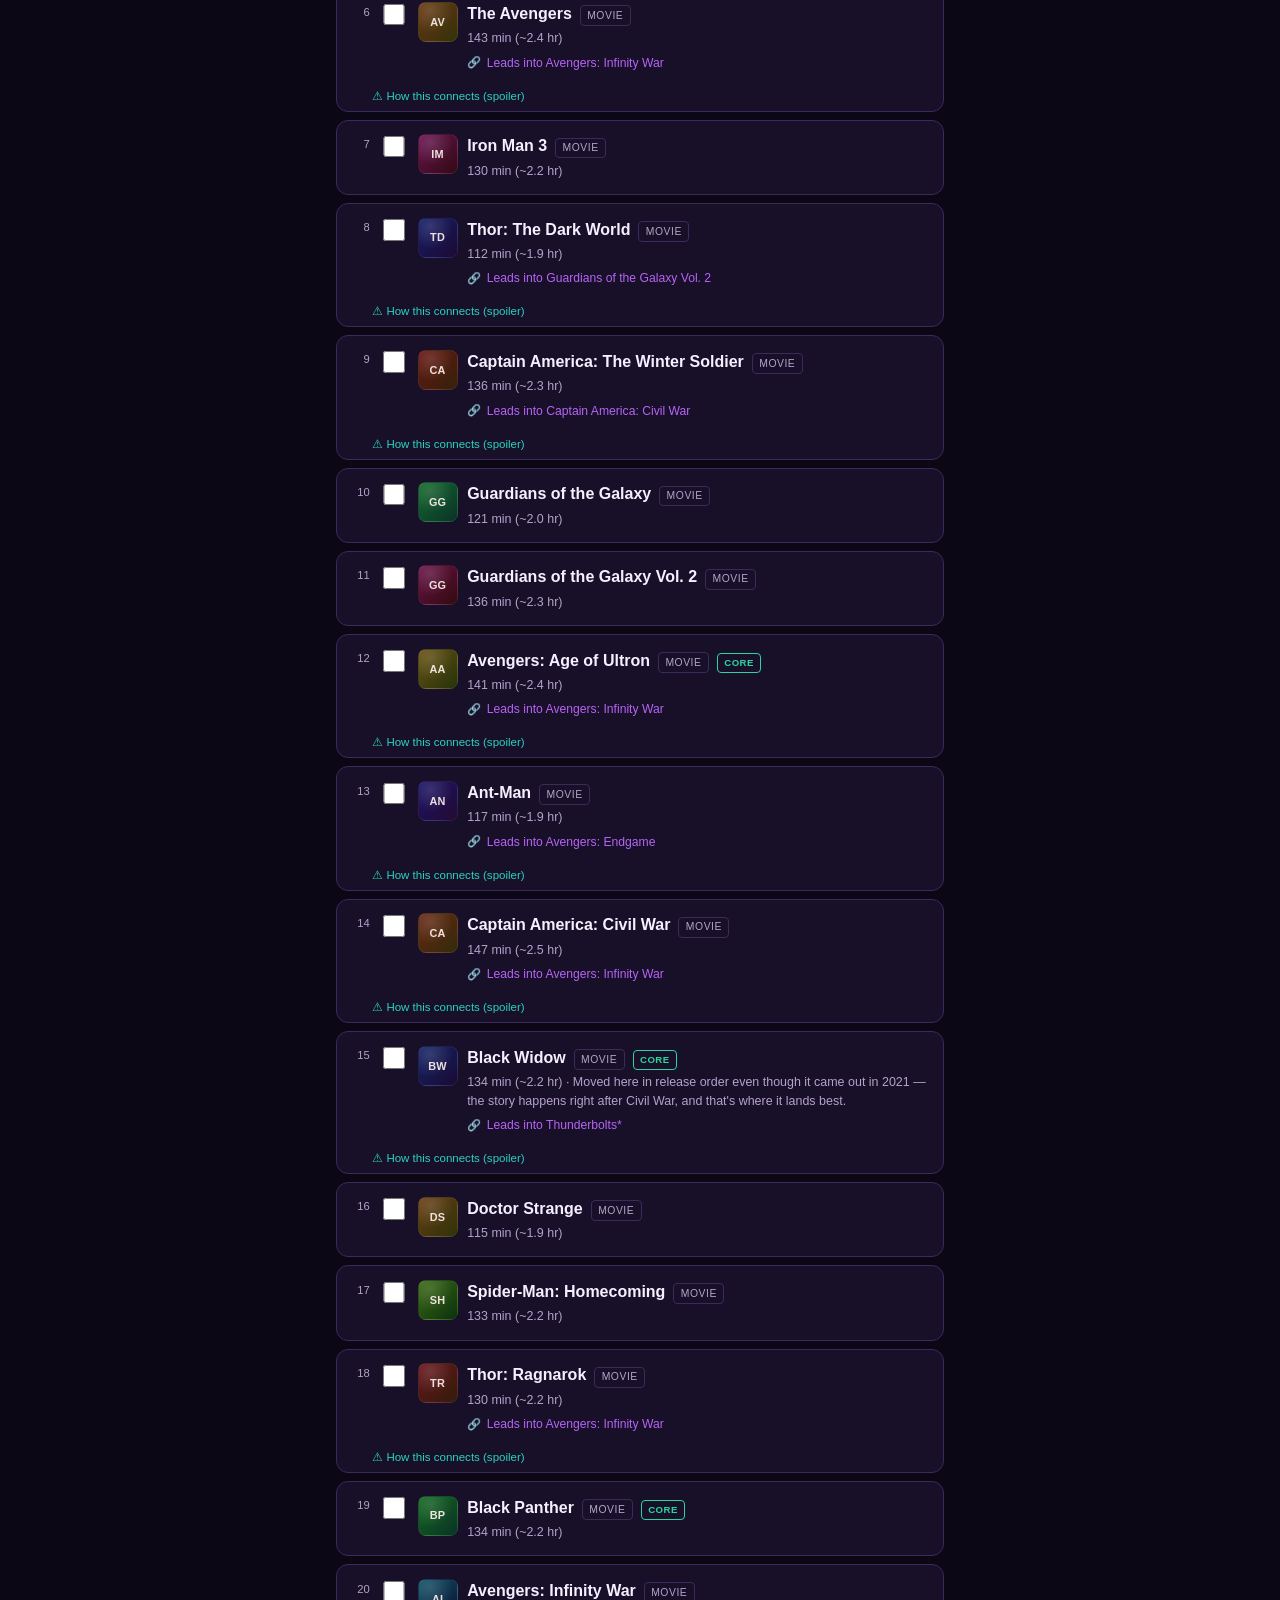
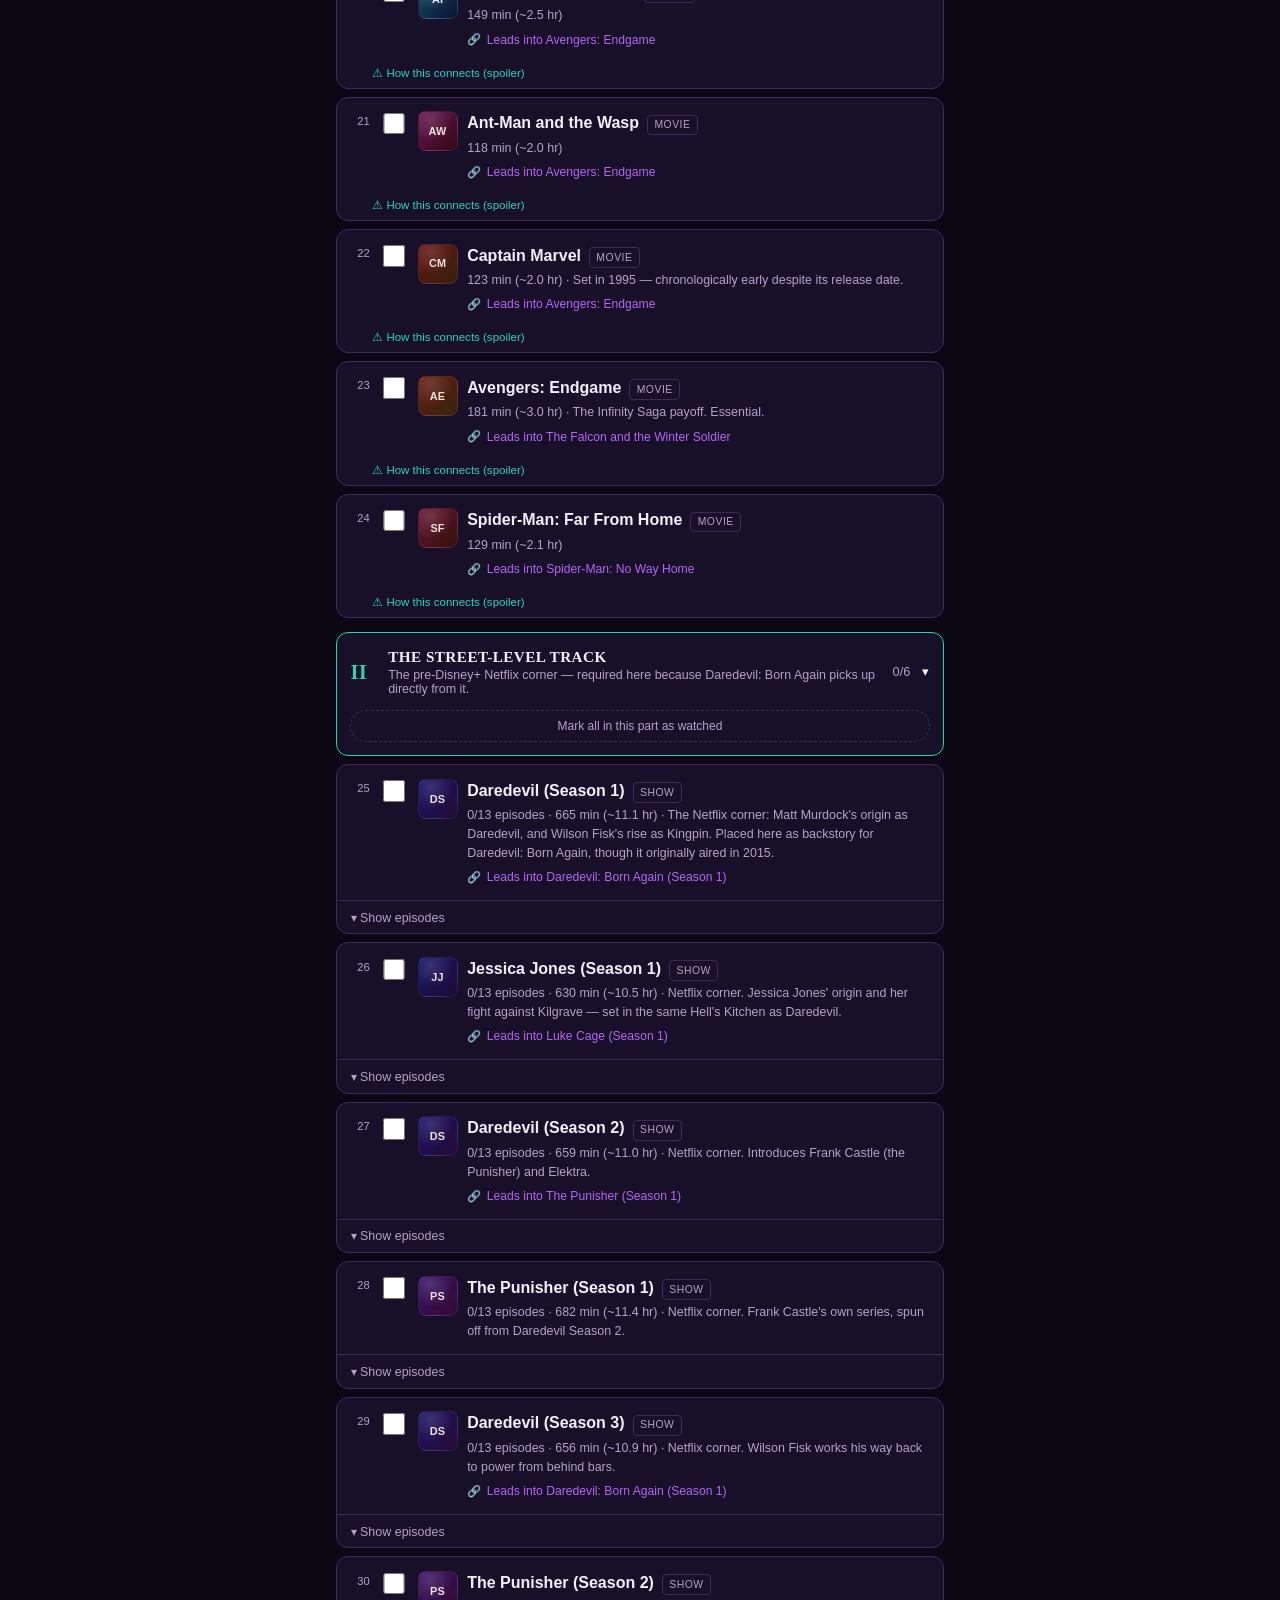
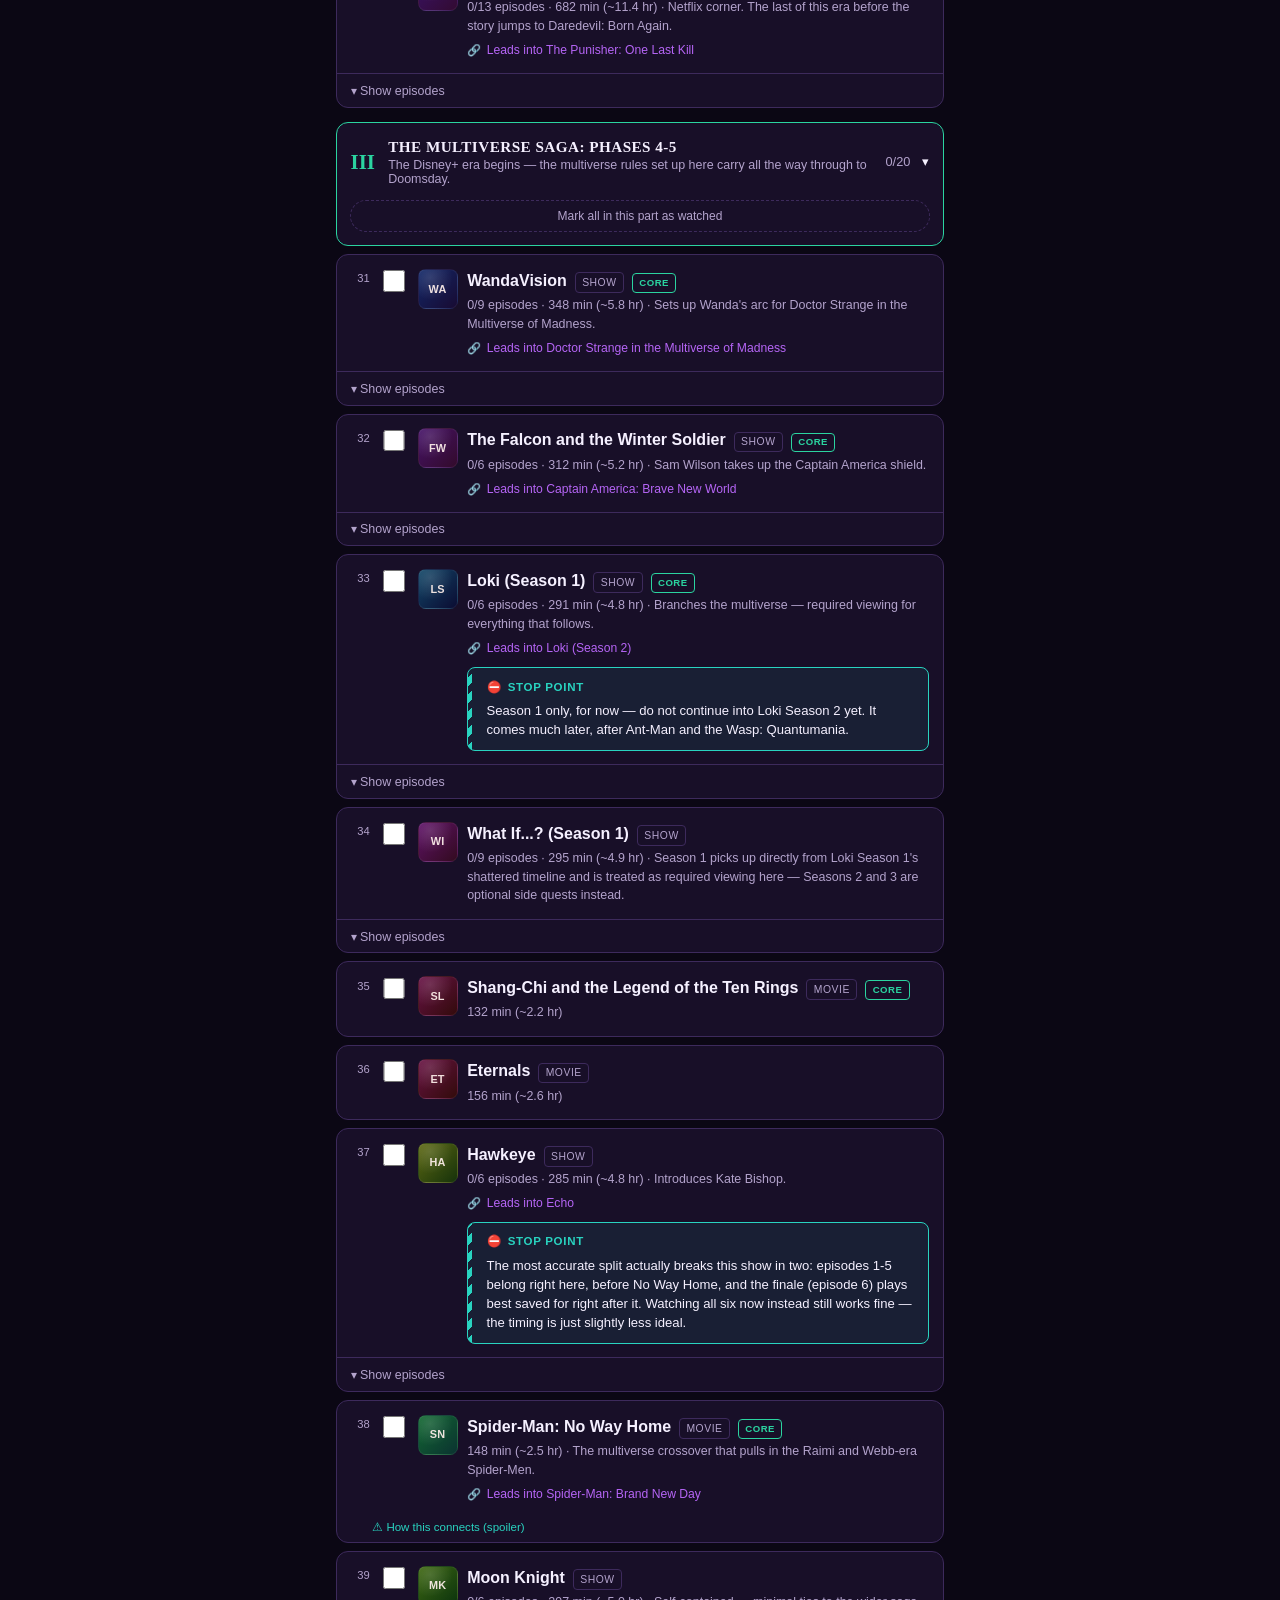
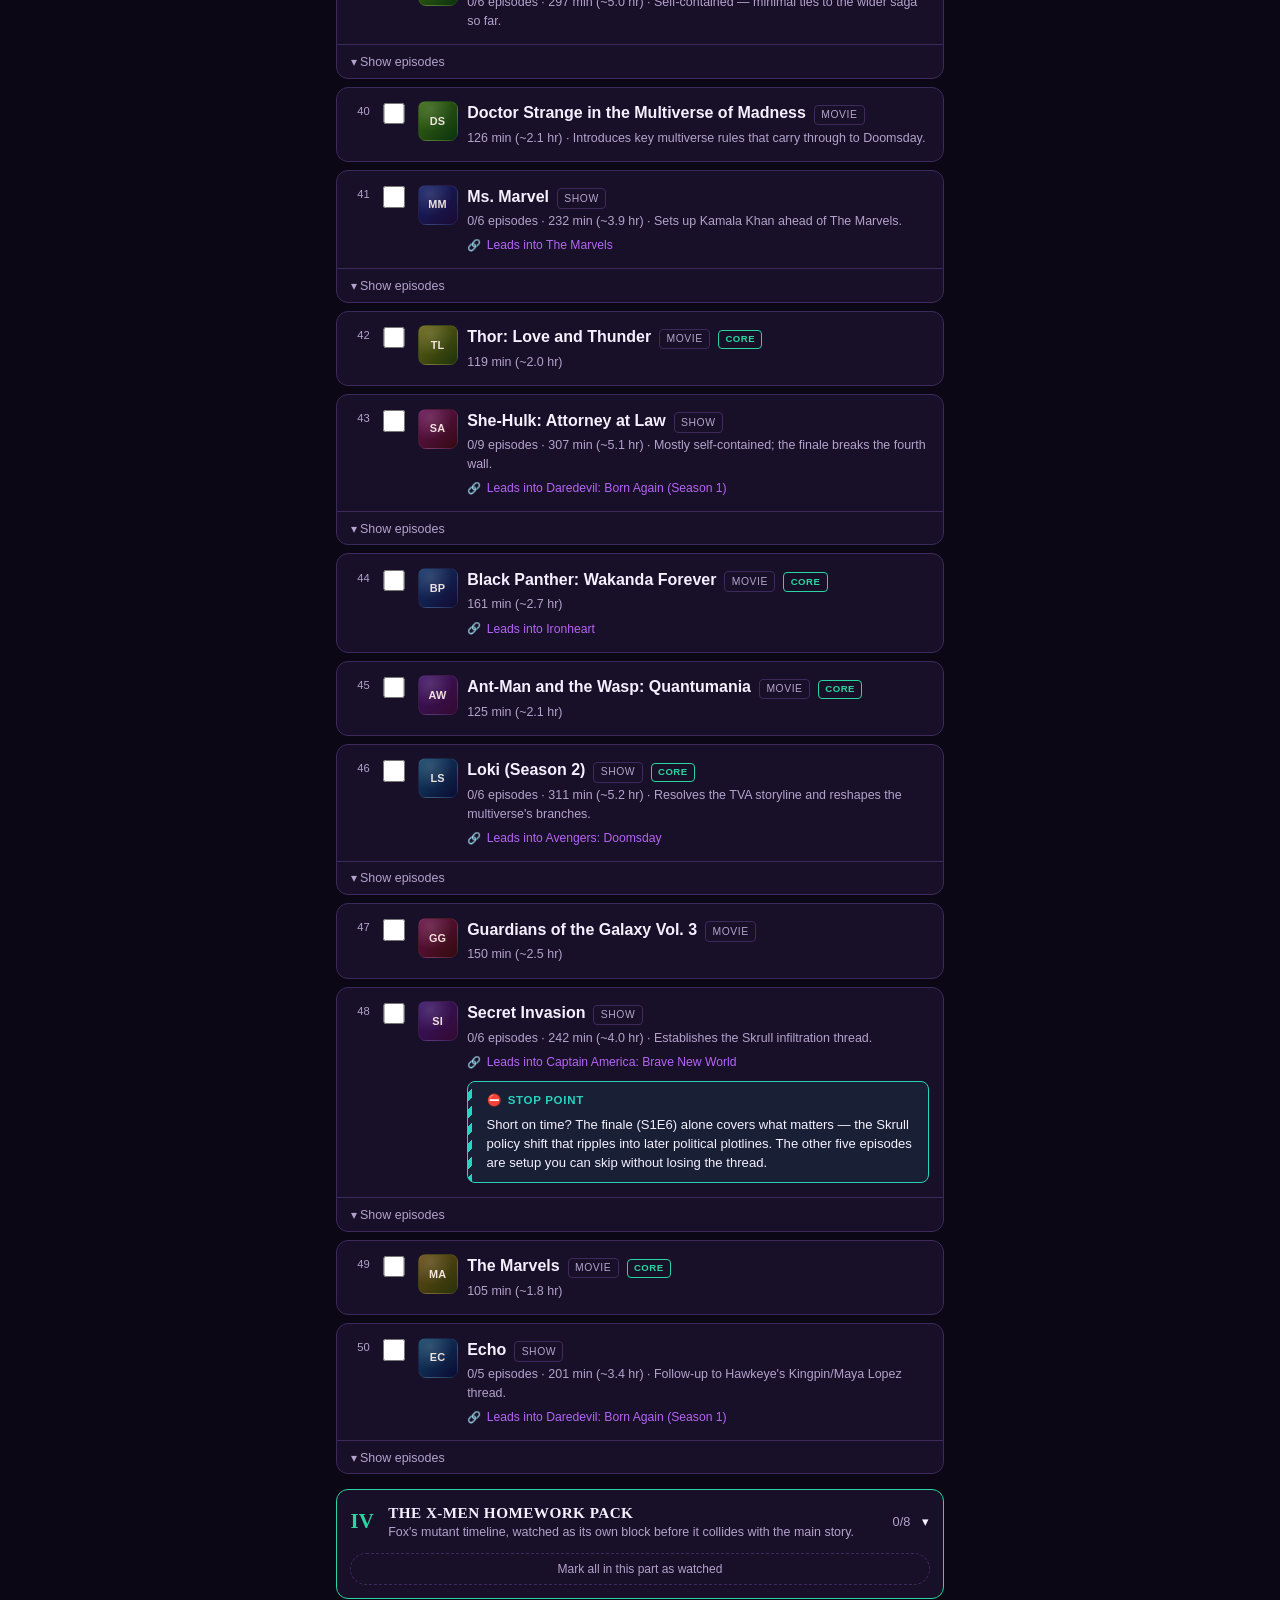
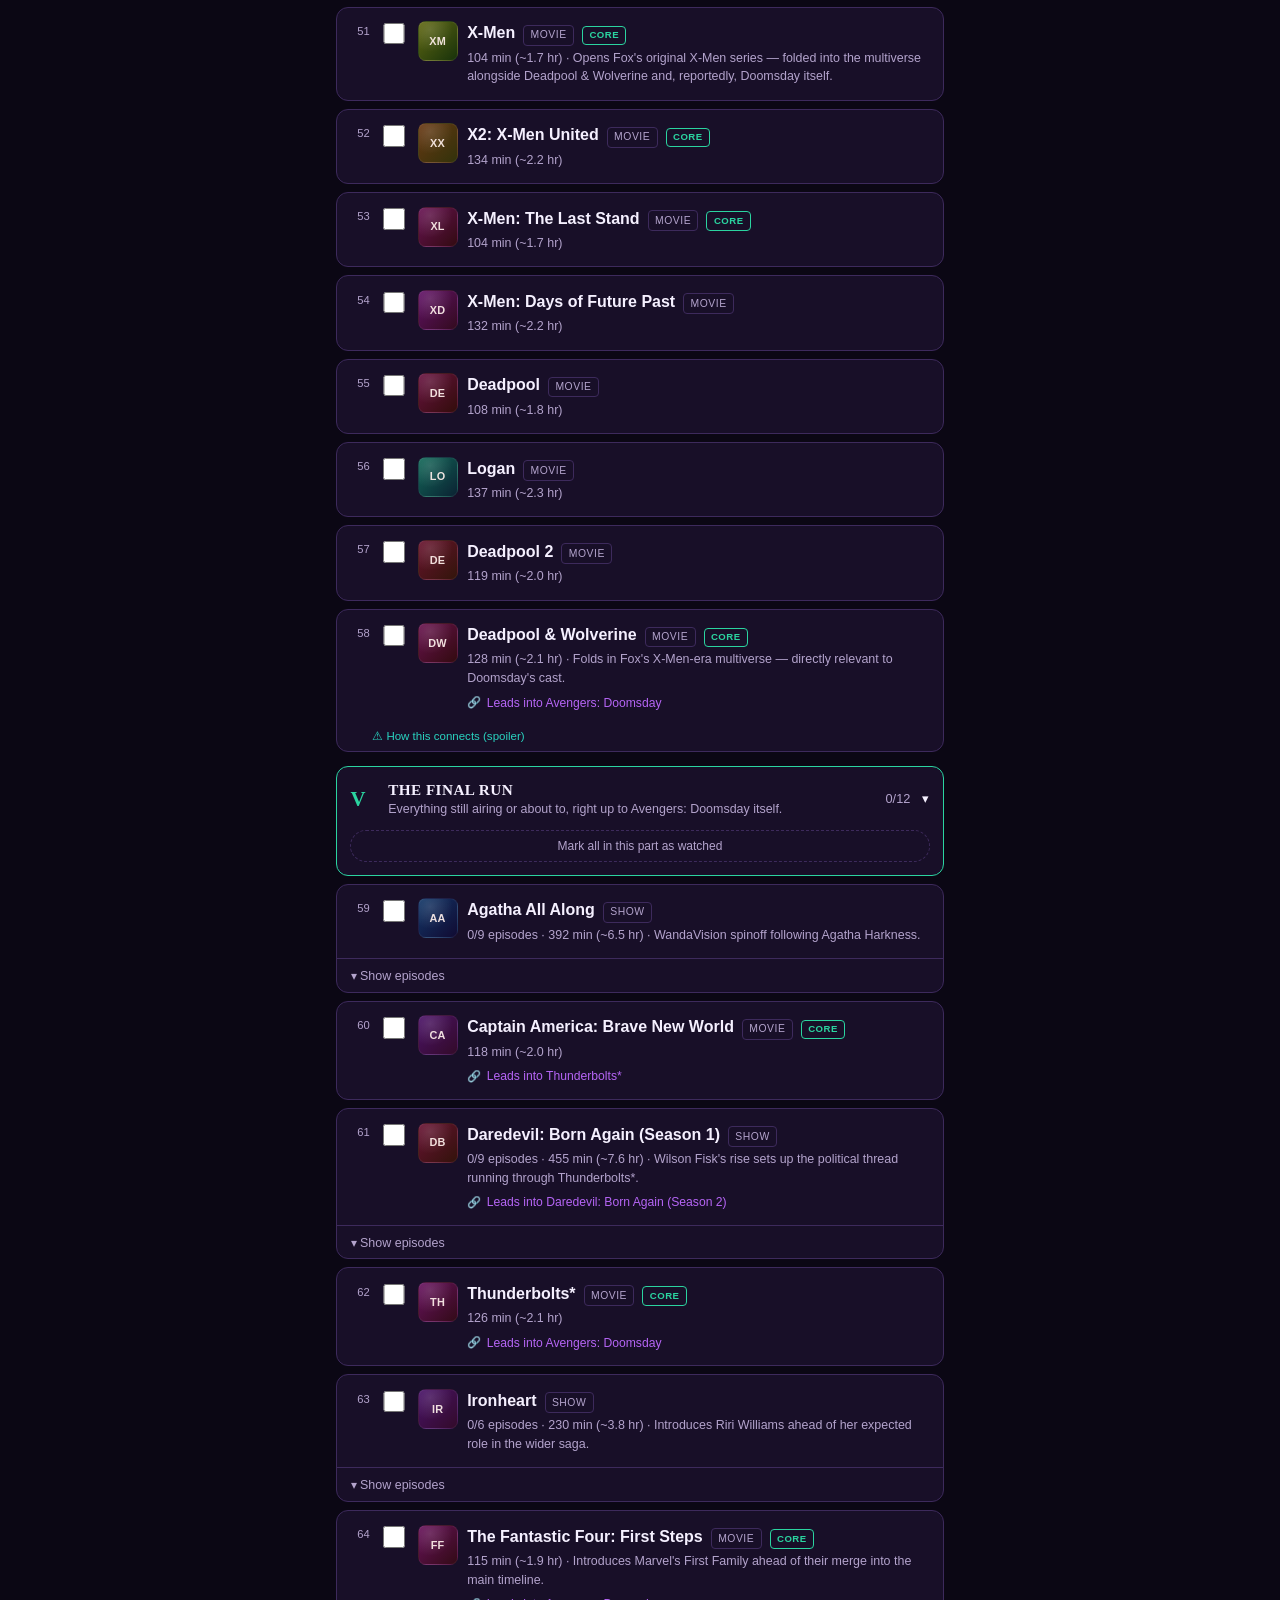
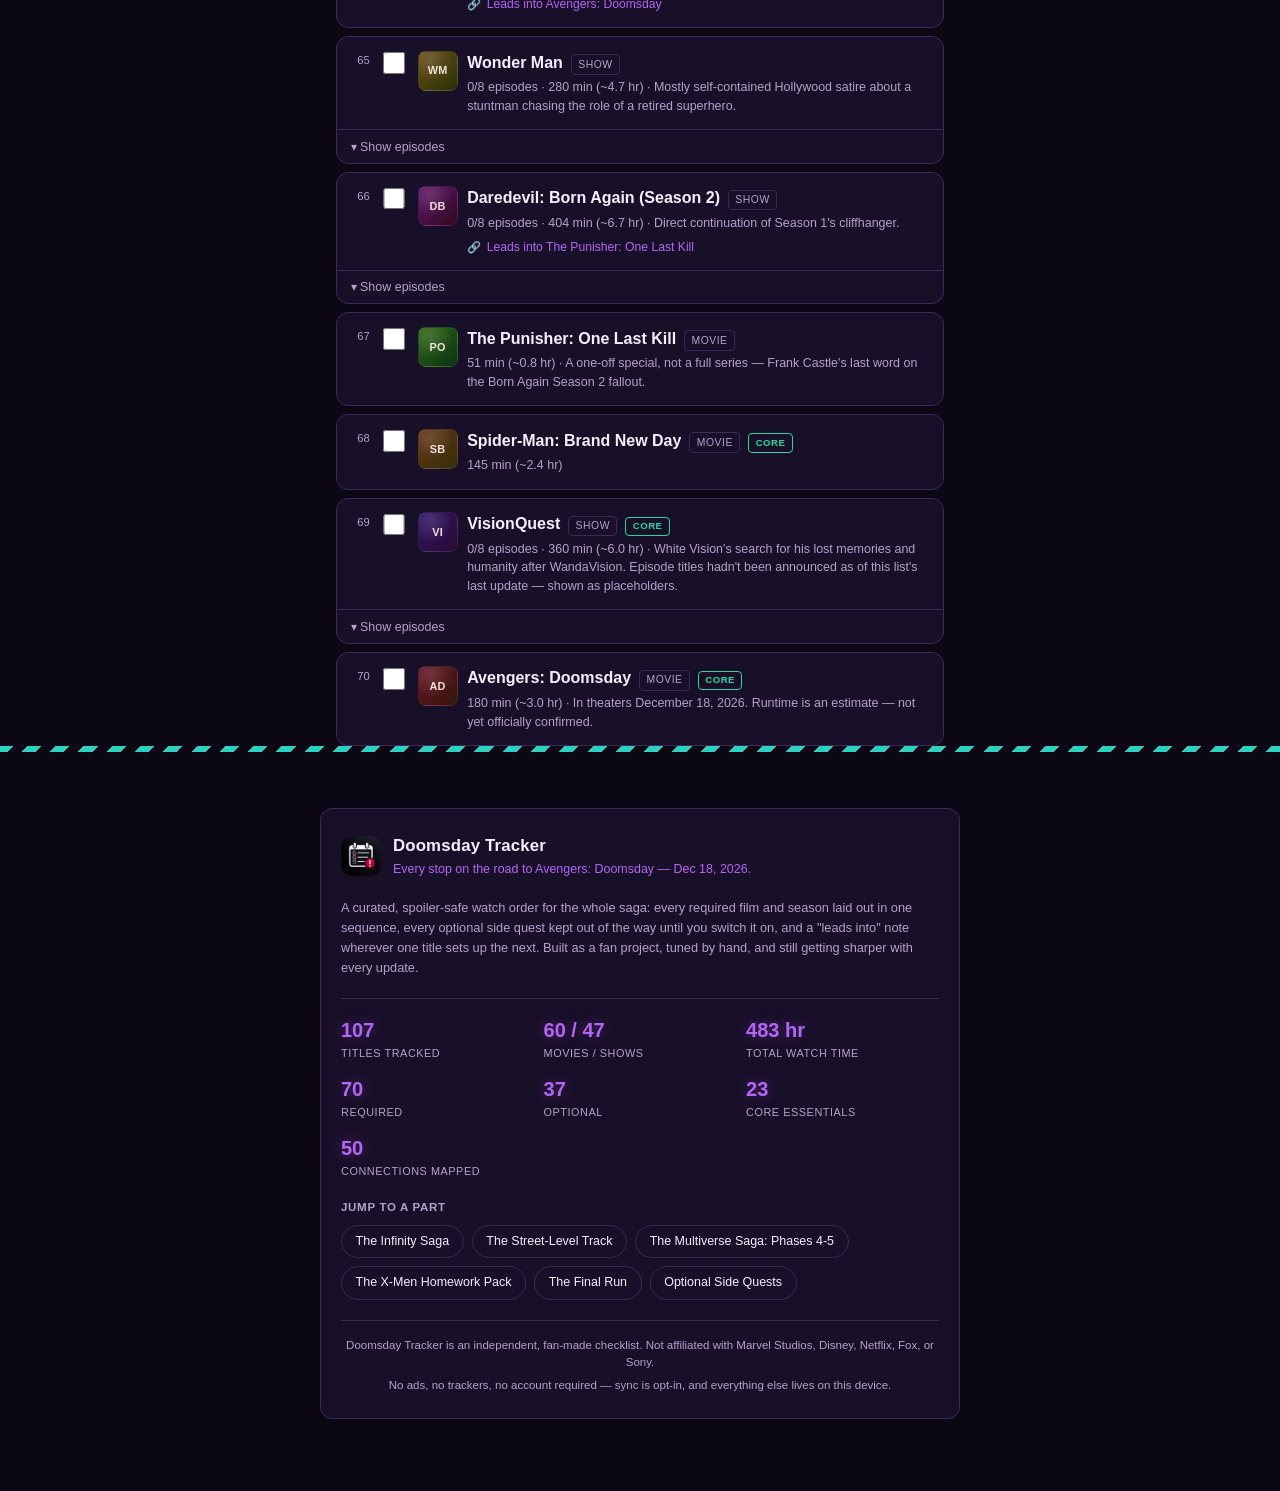
==== commit 649f0bfa: "Add search, a time-budget picker, backup, and more optional content Four features in one pass:  - Se" ====
--- a/index.html
+++ b/index.html
@@ -92,6 +92,17 @@
 
     <section class="up-next" id="upNextCard" aria-label="What to watch next"></section>
 
+    <section class="time-budget" aria-label="What fits your time">
+      <p class="time-budget-label">Got time for...</p>
+      <div class="segmented time-budget-segmented" id="timeBudgetSegmented" role="group" aria-label="Time budget">
+        <button type="button" data-minutes="30">30 min</button>
+        <button type="button" data-minutes="60">1 hr</button>
+        <button type="button" data-minutes="90">1.5 hr</button>
+        <button type="button" data-minutes="180">Movie night</button>
+      </div>
+      <div class="time-budget-results" id="timeBudgetResults"></div>
+    </section>
+
     <section class="countdown" aria-label="Countdown to Doomsday">
       <h2><span class="status-dot pulse" aria-hidden="true"></span>Countdown to Doomsday</h2>
       <div class="countdown-grid">
@@ -125,6 +136,12 @@
         </div>
       </dl>
     </section>
+
+    <div class="search-bar">
+      <span class="search-icon" aria-hidden="true">🔍</span>
+      <input type="search" id="searchInput" class="search-input" placeholder="Search titles or episodes…" aria-label="Search titles or episodes" autocomplete="off" />
+      <button type="button" id="searchClearBtn" class="search-clear-btn" hidden aria-label="Clear search">✕</button>
+    </div>
 
     <div class="controls">
       <div class="segmented" role="group" aria-label="Sort order">
@@ -263,6 +280,19 @@
         </span>
         <input type="checkbox" id="bgMotionToggle" />
       </label>
+
+      <div class="settings-row settings-row-stack">
+        <span>
+          <span class="settings-row-title">Backup progress</span>
+          <span class="settings-row-desc">Save your checklist to a file, or restore it on another device — no account needed.</span>
+        </span>
+        <div class="settings-backup-actions">
+          <button type="button" class="settings-btn" id="exportProgressBtn">Export to file</button>
+          <button type="button" class="settings-btn" id="importProgressBtn">Import from file</button>
+          <input type="file" id="importProgressInput" accept="application/json,.json" hidden />
+        </div>
+        <p class="settings-backup-status" id="backupStatus" aria-live="polite"></p>
+      </div>
     </div>
   </div>
 
--- a/styles.css
+++ b/styles.css
@@ -379,6 +379,114 @@
   font-size: 0.9rem;
 }
 
+/* ---------- time budget ("Got time for...") ---------- */
+
+.time-budget {
+  background: var(--bg-elevated);
+  border: 1px solid var(--border);
+  border-radius: var(--radius);
+  padding: 1rem;
+  margin-bottom: 1rem;
+}
+
+.time-budget-label {
+  margin: 0 0 0.6rem;
+  font-size: 0.75rem;
+  font-weight: 700;
+  text-transform: uppercase;
+  letter-spacing: 0.08em;
+  color: var(--text-dim);
+}
+
+.time-budget-segmented {
+  display: flex;
+  width: 100%;
+}
+
+.time-budget-segmented button {
+  flex: 1;
+  text-align: center;
+}
+
+.time-budget-results {
+  display: flex;
+  flex-direction: column;
+  gap: 0.5rem;
+}
+
+.time-budget-results:not(:empty) {
+  margin-top: 0.85rem;
+  padding-top: 0.85rem;
+  border-top: 1px solid var(--border);
+}
+
+.time-budget-empty {
+  font-size: 0.82rem;
+  color: var(--text-dim);
+  text-align: center;
+  padding: 0.5rem 0;
+}
+
+.time-budget-item {
+  display: flex;
+  align-items: center;
+  gap: 0.65rem;
+  background: var(--bg);
+  border: 1px solid var(--border);
+  border-radius: 8px;
+  padding: 0.55rem 0.7rem;
+}
+
+.time-budget-item-thumb {
+  width: 34px;
+  height: 34px;
+  flex-shrink: 0;
+  border-radius: 8px;
+  display: flex;
+  align-items: center;
+  justify-content: center;
+  font-weight: 700;
+  font-size: 0.62rem;
+  color: rgba(255, 240, 235, 0.92);
+  background:
+    radial-gradient(circle at 30% 20%, rgba(255, 255, 255, 0.14), transparent 55%),
+    linear-gradient(135deg, hsl(var(--hue) 70% 24%), hsl(calc(var(--hue) + 35) 65% 12%));
+}
+
+.time-budget-item-info {
+  flex: 1;
+  min-width: 0;
+}
+
+.time-budget-item-title {
+  margin: 0;
+  font-size: 0.85rem;
+  font-weight: 600;
+  color: var(--text);
+  overflow: hidden;
+  text-overflow: ellipsis;
+  white-space: nowrap;
+}
+
+.time-budget-item-meta {
+  margin: 0.1rem 0 0;
+  font-size: 0.72rem;
+  color: var(--text-dim);
+}
+
+.time-budget-item-watch-btn {
+  flex-shrink: 0;
+  font: inherit;
+  font-size: 0.72rem;
+  font-weight: 600;
+  color: var(--good);
+  background: none;
+  border: 1px solid var(--good);
+  border-radius: 999px;
+  padding: 0.35rem 0.65rem;
+  cursor: pointer;
+}
+
 /* ---------- countdown ---------- */
 
 .countdown {
@@ -906,6 +1014,48 @@
   flex-shrink: 0;
 }
 
+.settings-row-stack {
+  flex-direction: column;
+  align-items: stretch;
+  cursor: default;
+}
+
+.settings-backup-actions {
+  display: flex;
+  gap: 0.6rem;
+  margin-top: 0.6rem;
+}
+
+.settings-btn {
+  flex: 1;
+  font: inherit;
+  font-size: 0.82rem;
+  font-weight: 600;
+  color: var(--text);
+  background: var(--bg);
+  border: 1px solid var(--border);
+  border-radius: 8px;
+  padding: 0.55rem 0.5rem;
+  cursor: pointer;
+}
+
+.settings-btn:hover,
+.settings-btn:focus-visible {
+  border-color: var(--accent);
+  color: var(--accent);
+}
+
+.settings-backup-status {
+  margin: 0.55rem 0 0;
+  font-size: 0.78rem;
+  color: var(--good);
+  min-height: 1em;
+}
+
+.settings-backup-status.is-error {
+  color: var(--danger);
+}
+
 /* ---------- animated background ---------- */
 /* Four large glows in the theme's own colors, drifting and pulsing
    slowly behind the page. Each is a radial gradient (bright core fading
@@ -1022,6 +1172,70 @@
 @keyframes glow-pulse-d {
   0%, 100% { opacity: 0.32; }
   50% { opacity: 0.54; }
+}
+
+/* ---------- search ---------- */
+
+.search-bar {
+  display: flex;
+  align-items: center;
+  gap: 0.5rem;
+  background: var(--bg-elevated);
+  border: 1px solid var(--border);
+  border-radius: 999px;
+  padding: 0.55rem 0.9rem;
+  margin-bottom: 1rem;
+}
+
+.search-icon {
+  font-size: 0.85rem;
+  opacity: 0.7;
+  flex-shrink: 0;
+}
+
+.search-input {
+  flex: 1;
+  min-width: 0;
+  background: none;
+  border: none;
+  outline: none;
+  color: var(--text);
+  font: inherit;
+  font-size: 0.9rem;
+}
+
+.search-input::placeholder {
+  color: var(--text-dim);
+}
+
+/* Remove the native search-field decorations (WebKit's own clear/cancel
+   button) — the app supplies its own so it can also reset app state. */
+.search-input::-webkit-search-cancel-button,
+.search-input::-webkit-search-decoration {
+  display: none;
+}
+
+.search-clear-btn {
+  flex-shrink: 0;
+  width: 22px;
+  height: 22px;
+  border-radius: 50%;
+  border: none;
+  background: var(--border);
+  color: var(--text);
+  font-size: 0.7rem;
+  line-height: 1;
+  cursor: pointer;
+  display: flex;
+  align-items: center;
+  justify-content: center;
+}
+
+.search-no-results {
+  text-align: center;
+  color: var(--text-dim);
+  font-size: 0.85rem;
+  padding: 1.5rem 1rem;
 }
 
 /* ---------- controls ---------- */
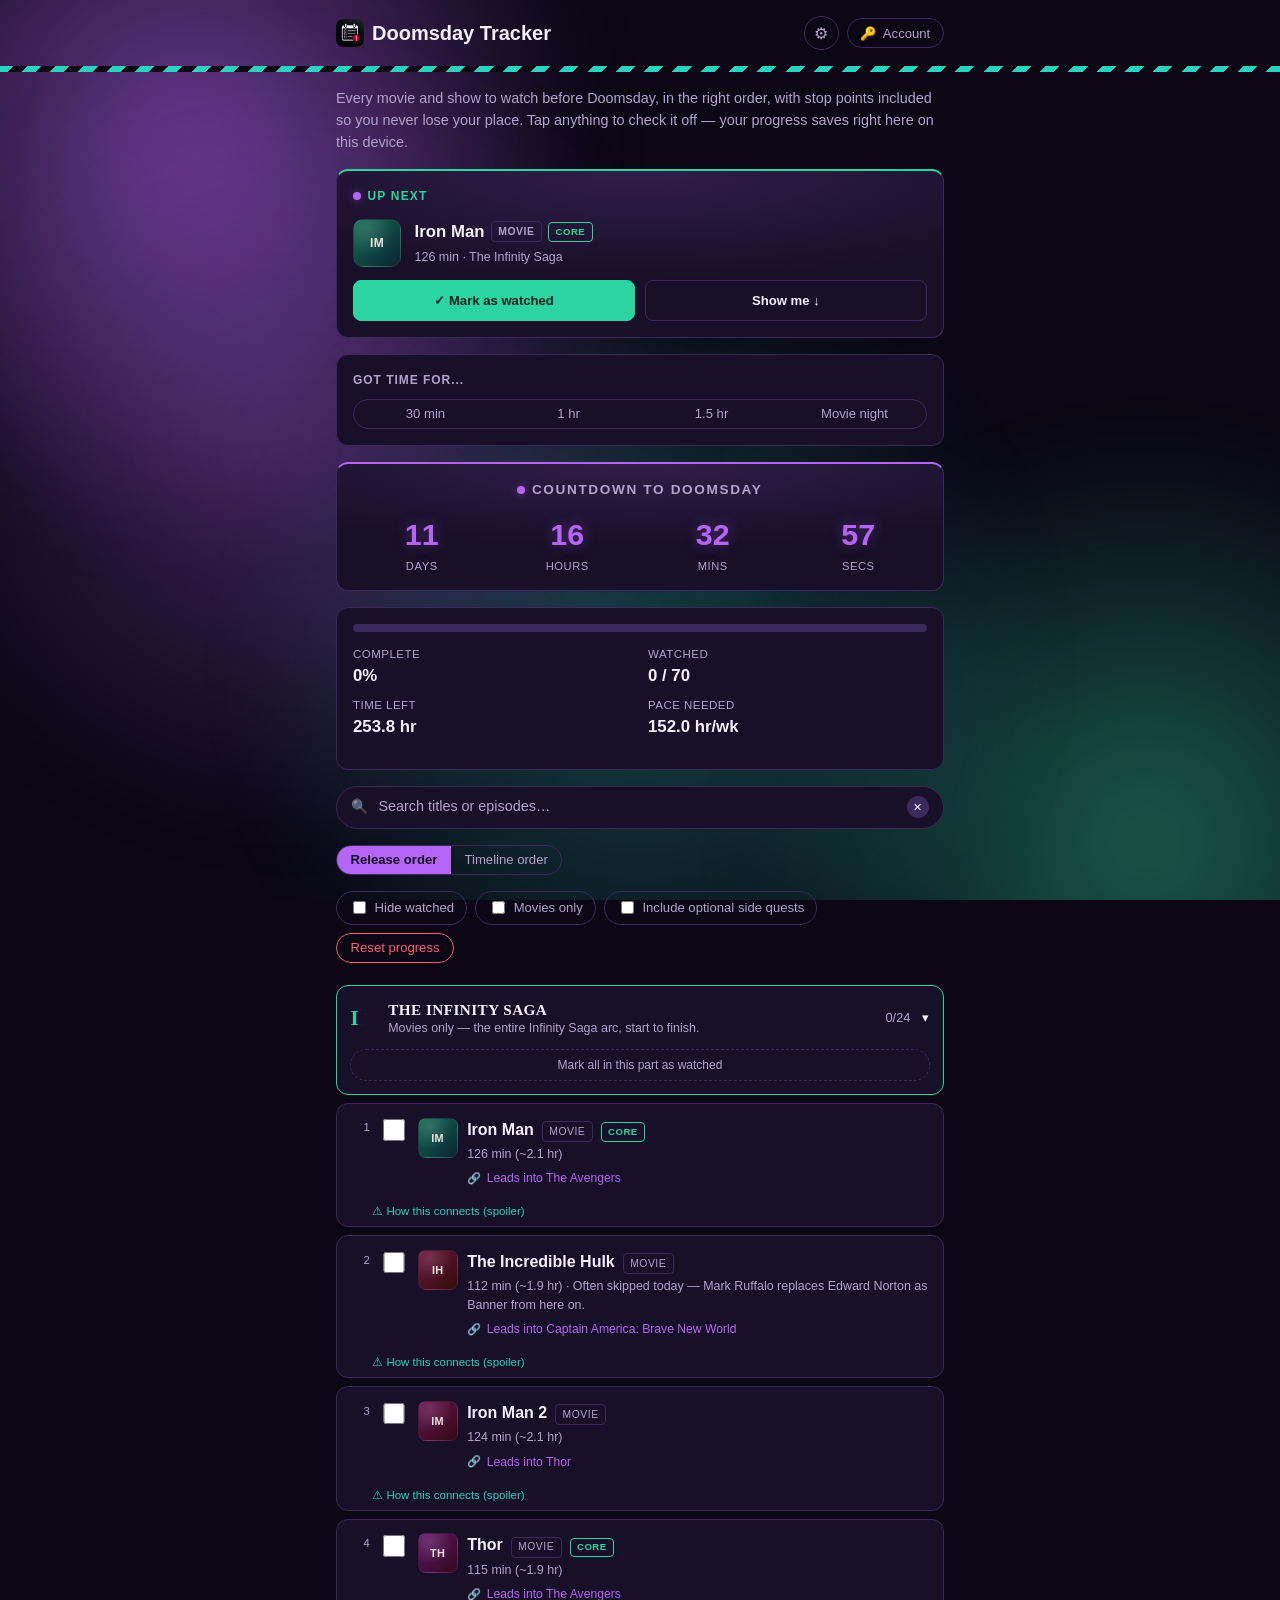
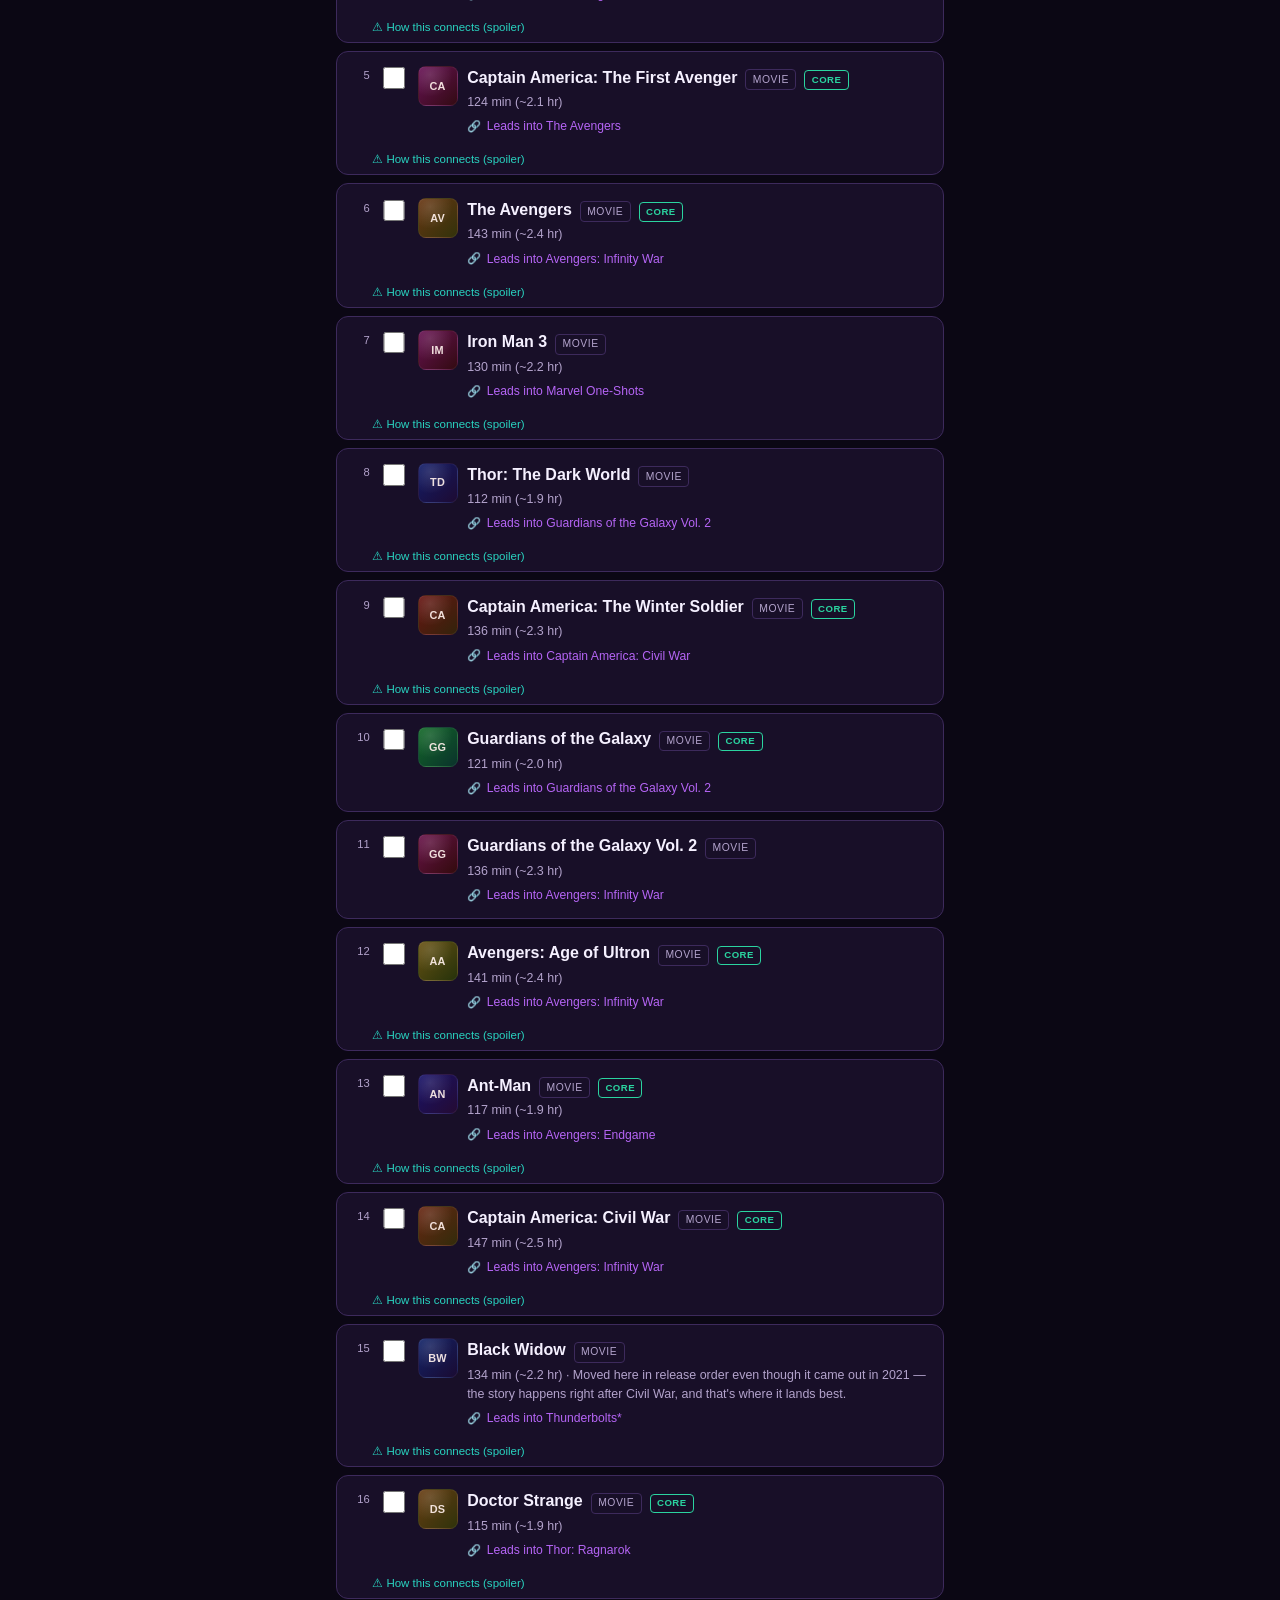
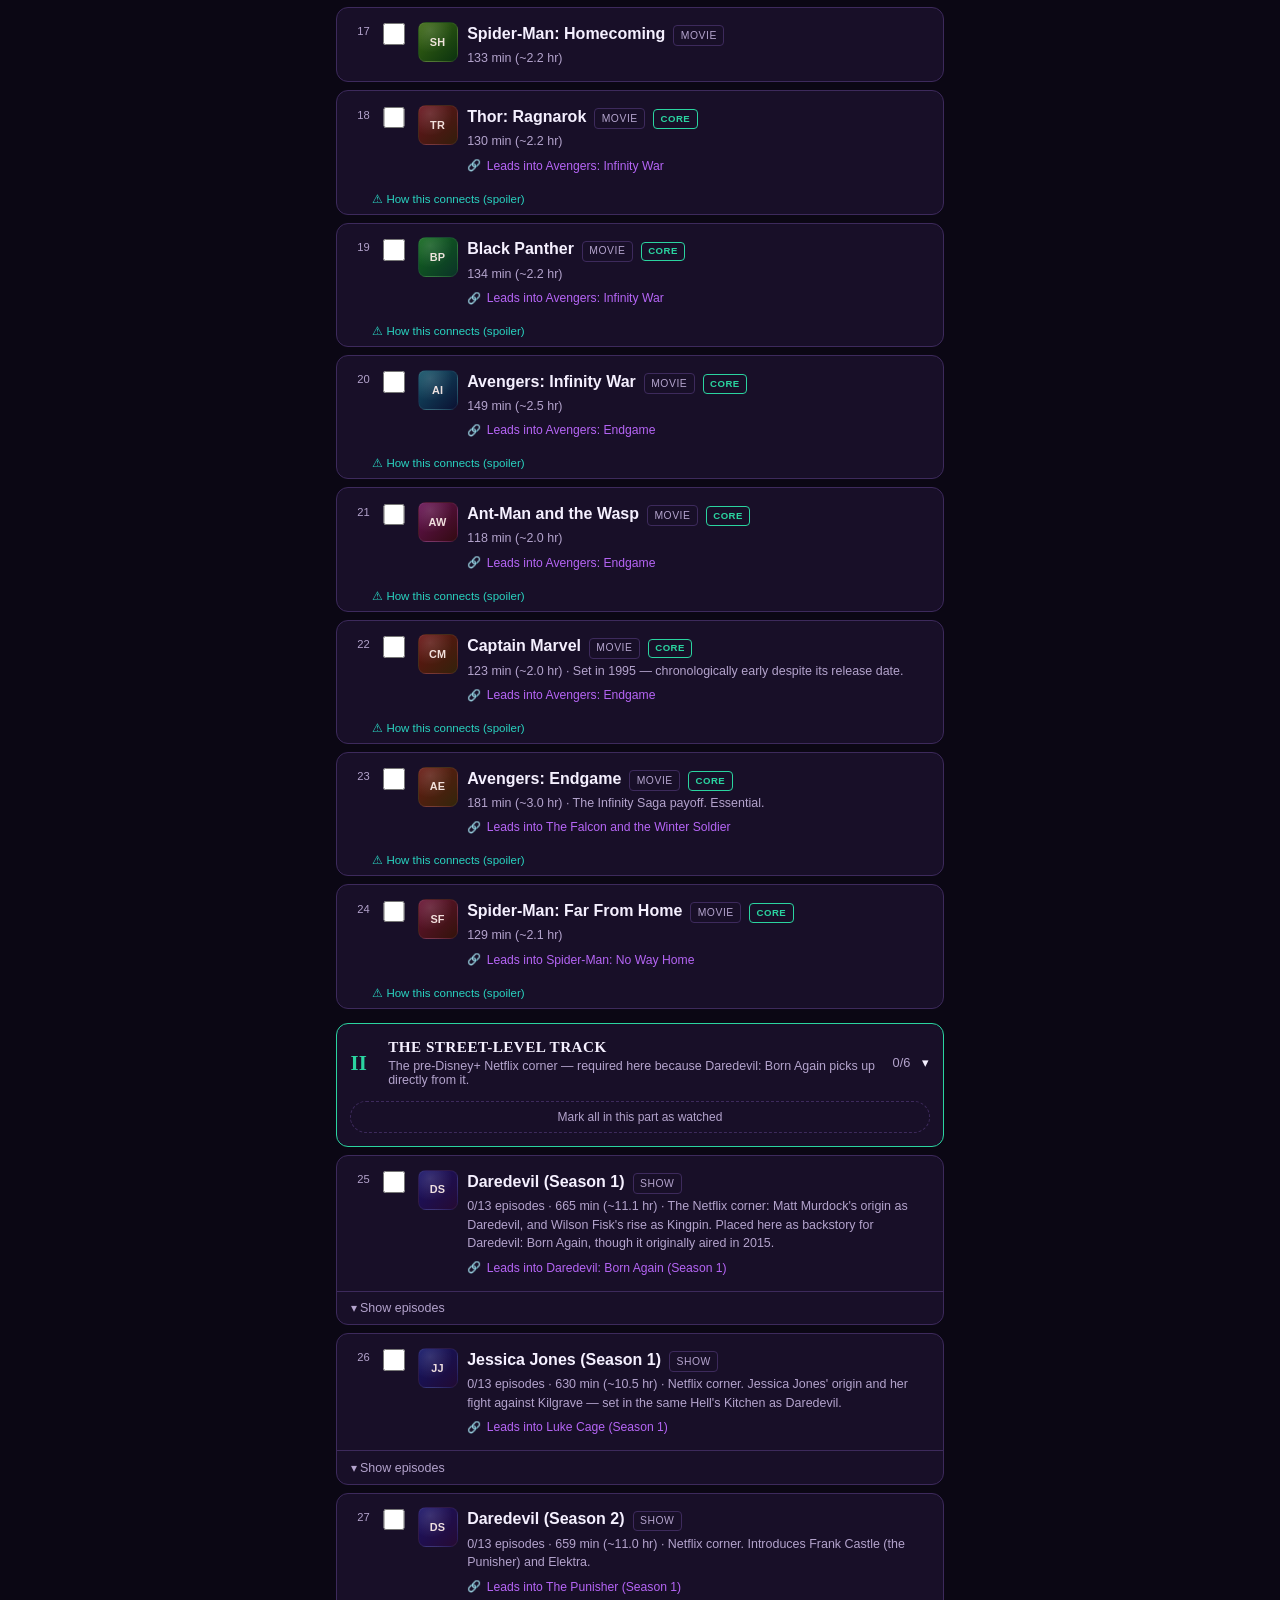
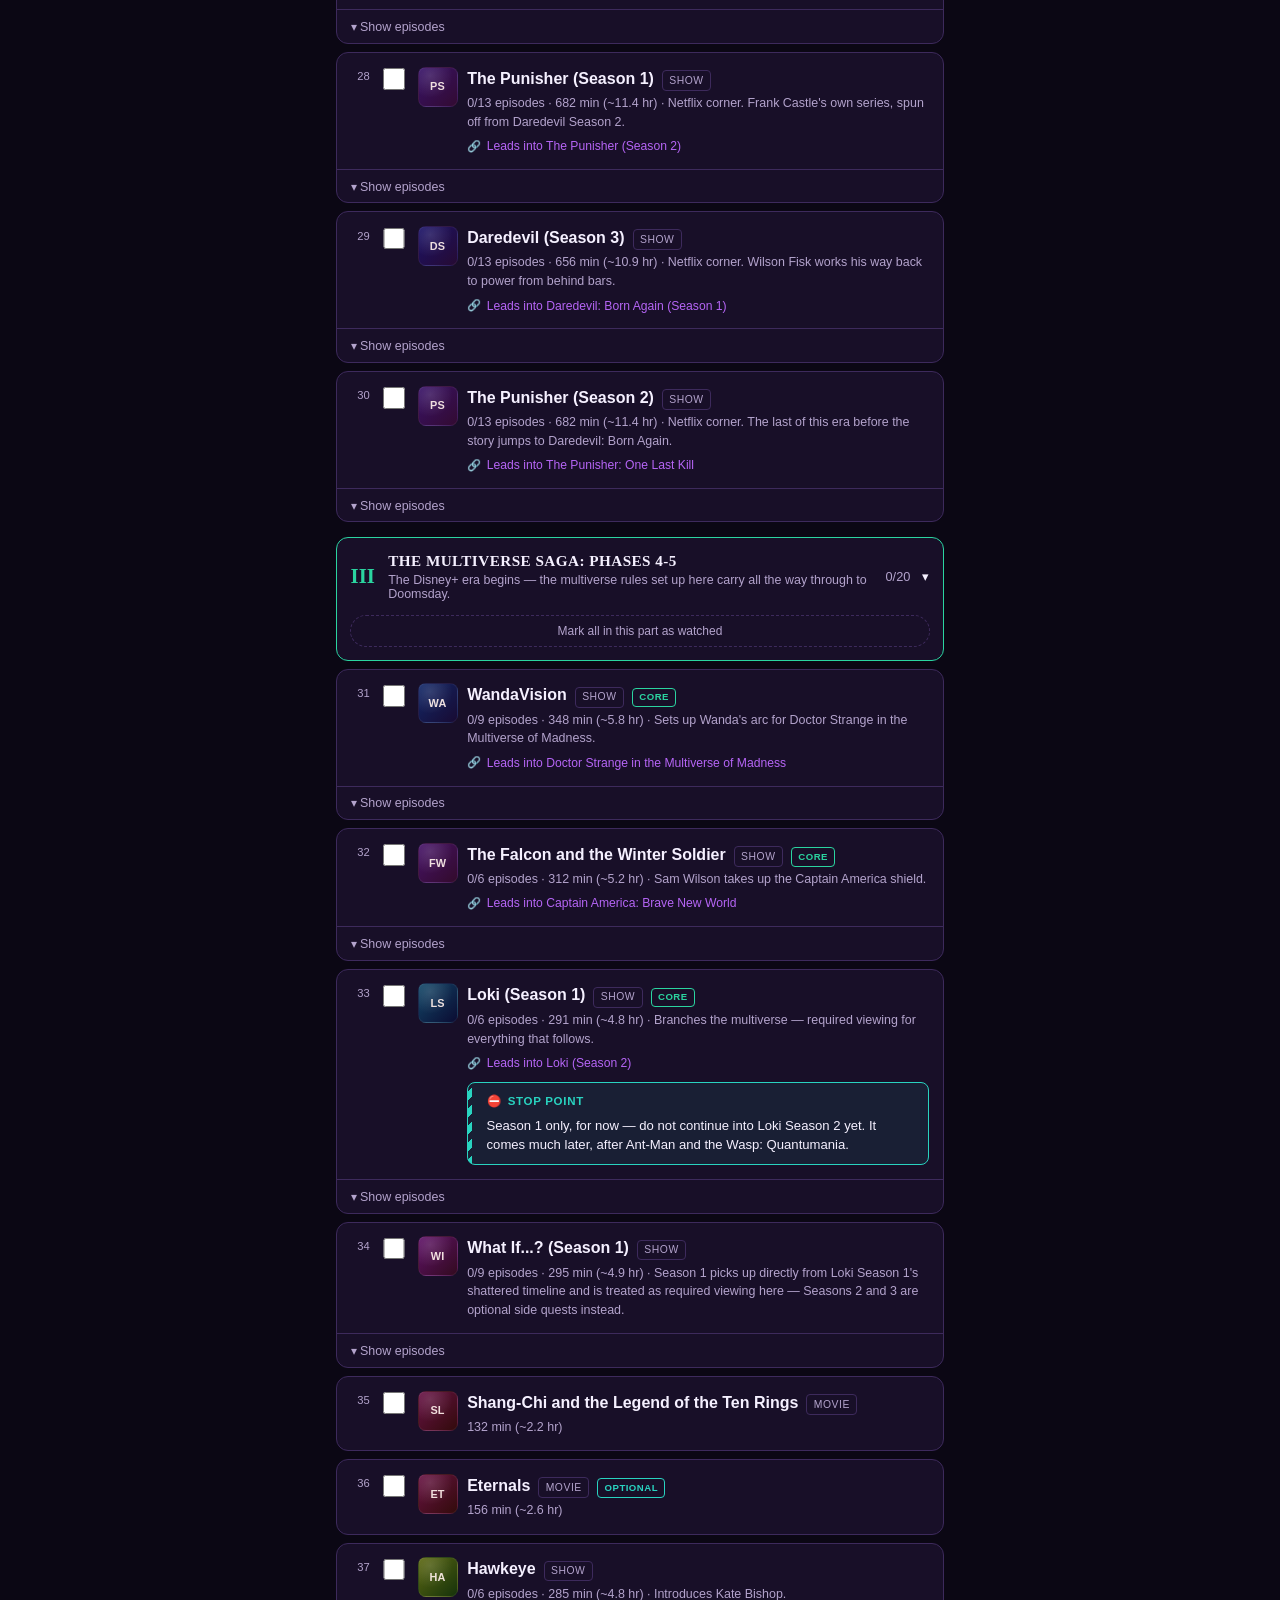
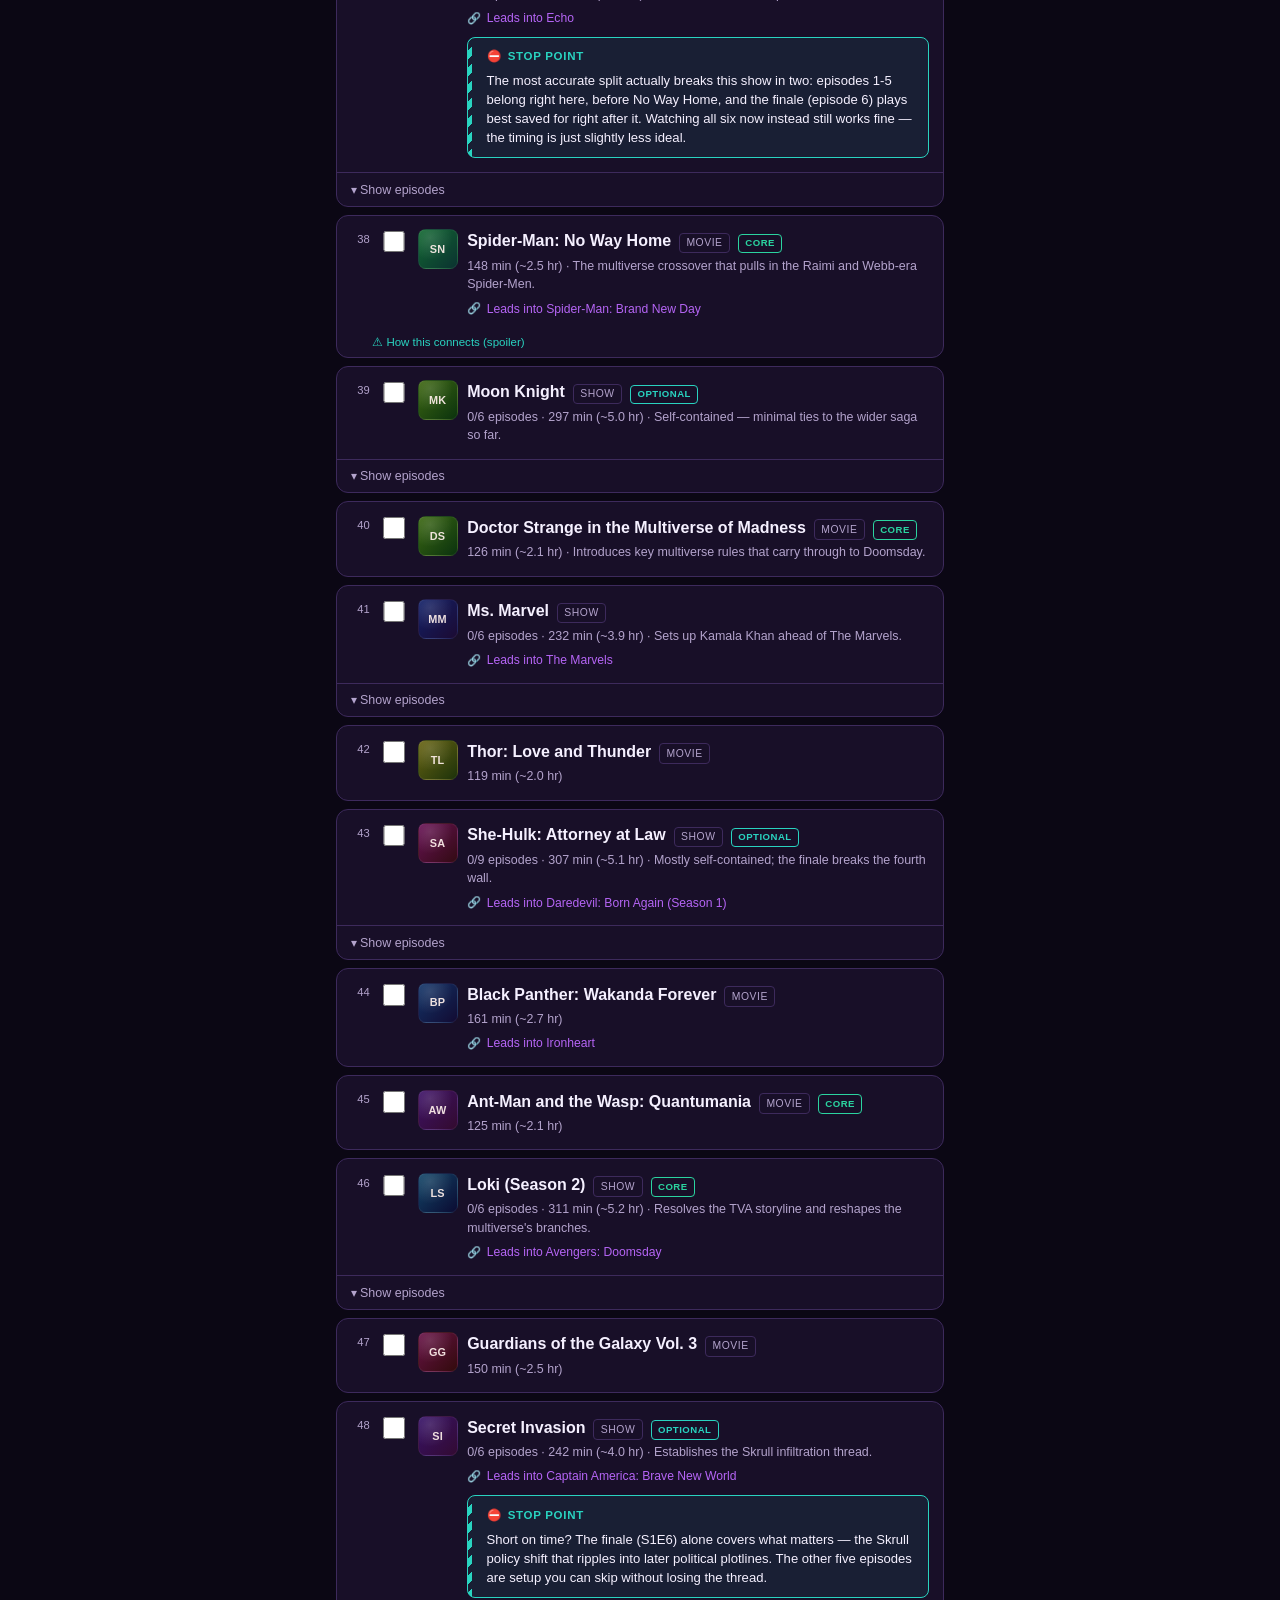
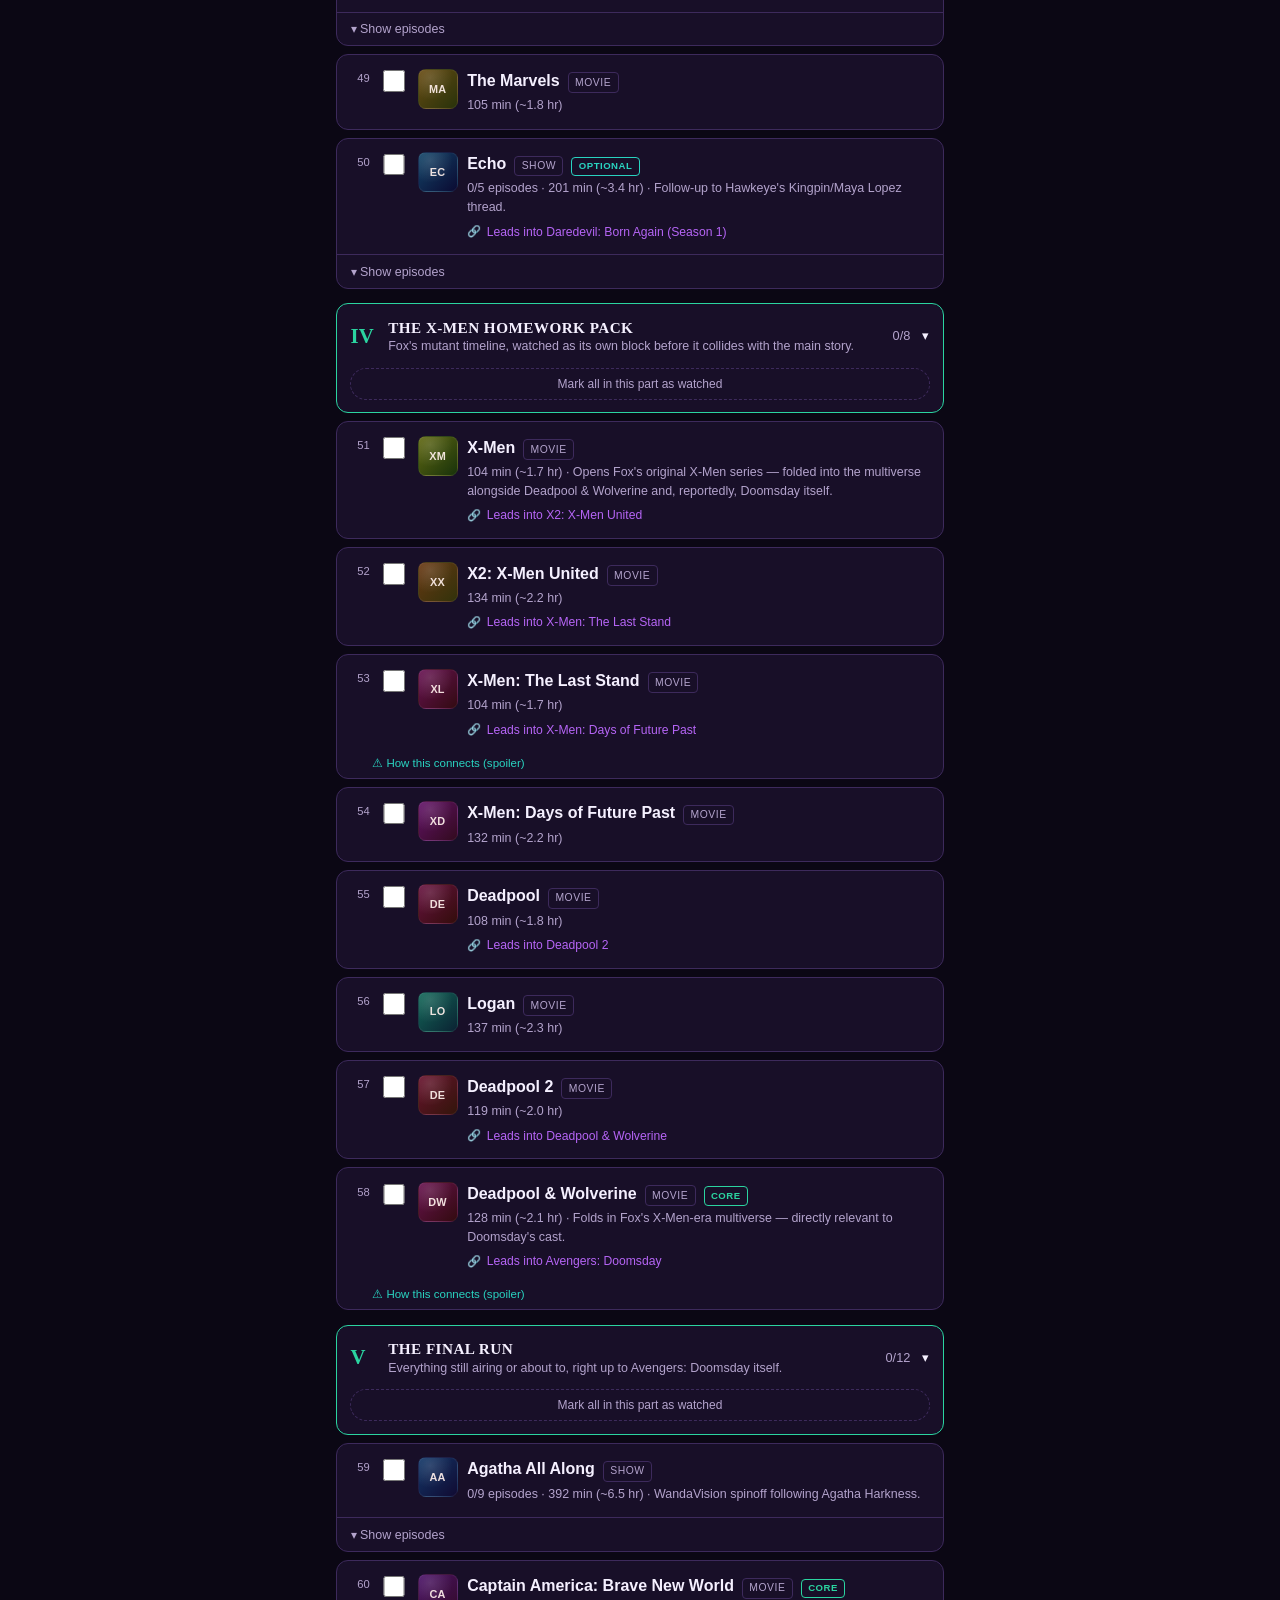
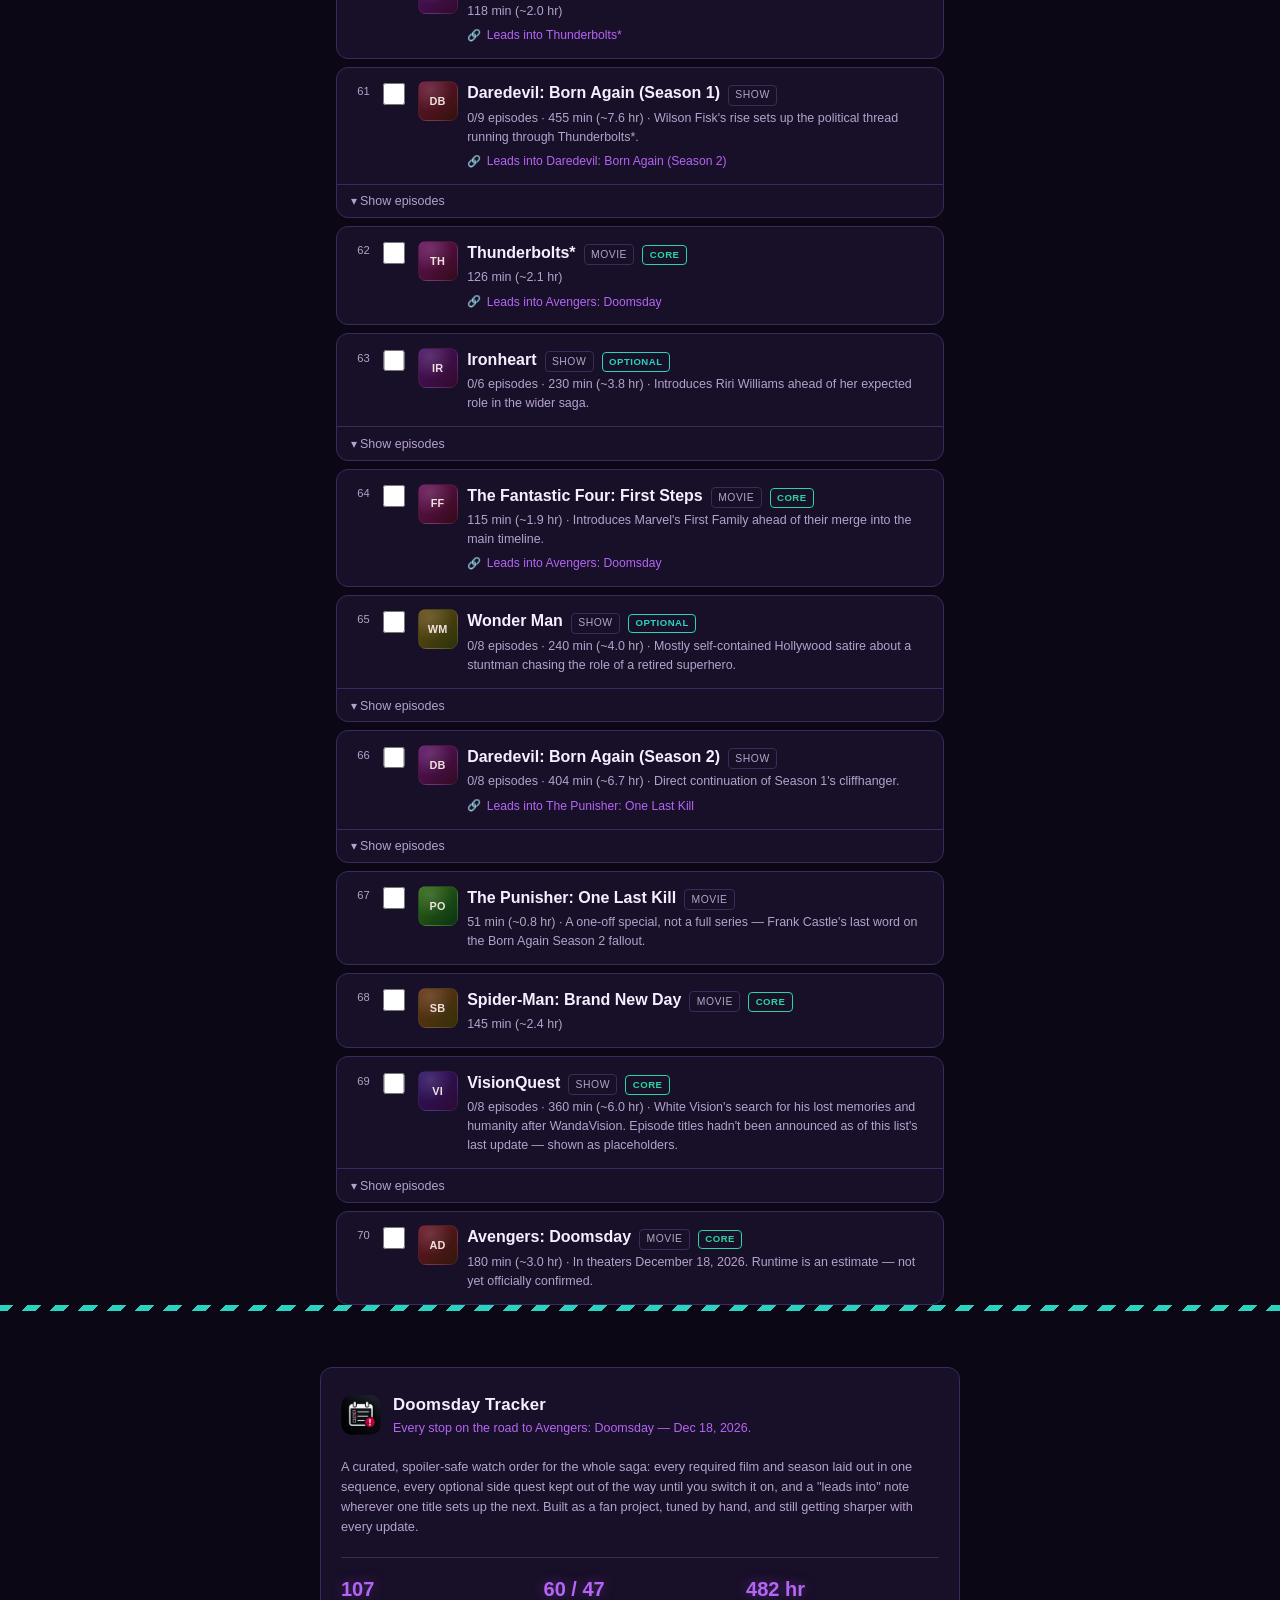
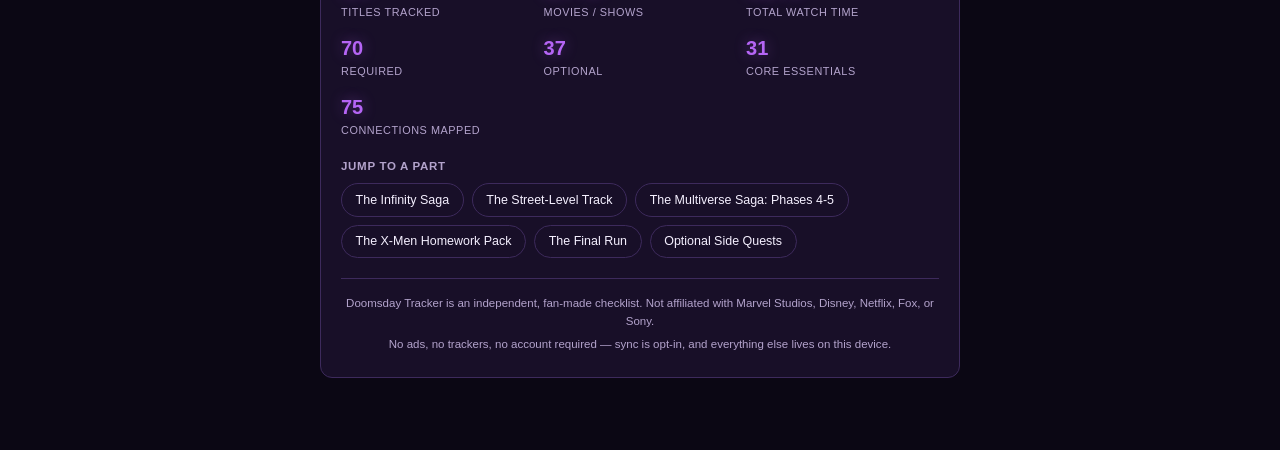
==== commit 2dbe150a: "Add milestone celebration toasts Finishing a whole part now pops a confetti toast ("The Infinity Sag" ====
--- a/index.html
+++ b/index.html
@@ -296,6 +296,14 @@
     </div>
   </div>
 
+  <div class="milestone-toast" id="milestoneToast" hidden role="status" aria-live="polite">
+    <div class="milestone-confetti" id="milestoneConfetti" aria-hidden="true"></div>
+    <button class="milestone-close" id="milestoneClose" type="button" aria-label="Dismiss">✕</button>
+    <div class="milestone-icon" aria-hidden="true">🎉</div>
+    <p class="milestone-title" id="milestoneTitle"></p>
+    <p class="milestone-message" id="milestoneMessage"></p>
+  </div>
+
   <script src="pwa.js" defer></script>
   <script type="module" src="app.js"></script>
 </body>
--- a/styles.css
+++ b/styles.css
@@ -1497,6 +1497,21 @@
   color: var(--good);
 }
 
+/* Distinct from .core-badge on purpose — CORE means "don't skip this,"
+   OPTIONAL here means the opposite (safe to skip), so it reuses the
+   hazard color instead of the good/teal one to avoid looking like a
+   variant of the same badge. */
+.skippable-badge {
+  font-size: 0.6rem;
+  font-weight: 700;
+  text-transform: uppercase;
+  letter-spacing: 0.05em;
+  padding: 0.1rem 0.4rem;
+  border-radius: 4px;
+  border: 1px solid var(--hazard);
+  color: var(--hazard);
+}
+
 .item-meta {
   font-size: 0.78rem;
   color: var(--text-dim);
@@ -1815,3 +1830,108 @@
     font-size: 1.9rem;
   }
 }
+
+/* ---------- milestone celebration toast ---------- */
+/* Fires when a whole section (or the entire required list) flips from
+   "not fully watched" to "fully watched" — see checkMilestones() in
+   app.js. Fixed and centered near the top so it doesn't block the
+   checkbox someone just tapped. */
+
+.milestone-toast {
+  position: fixed;
+  top: 5vh;
+  left: 50%;
+  z-index: 50;
+  width: min(340px, calc(100vw - 2rem));
+  transform: translate(-50%, -20px);
+  opacity: 0;
+  pointer-events: none;
+  text-align: center;
+  padding: 1.5rem 1.25rem 1.25rem;
+  border-radius: var(--radius);
+  border: 1px solid var(--accent);
+  background: radial-gradient(ellipse 120% 100% at 50% 0%, var(--accent-wash), transparent 65%), var(--bg-elevated);
+  box-shadow: 0 12px 40px rgba(0, 0, 0, 0.5), 0 0 30px var(--accent-glow);
+  overflow: hidden;
+  transition: transform 0.35s cubic-bezier(0.34, 1.56, 0.64, 1), opacity 0.25s ease;
+}
+
+.milestone-toast[hidden] {
+  display: block; /* keep transitions working instead of the default display:none cutoff */
+  visibility: hidden;
+}
+
+.milestone-toast.shown {
+  transform: translate(-50%, 0);
+  opacity: 1;
+  pointer-events: auto;
+}
+
+.milestone-close {
+  position: absolute;
+  top: 0.5rem;
+  right: 0.5rem;
+  width: 24px;
+  height: 24px;
+  border-radius: 50%;
+  border: none;
+  background: var(--border);
+  color: var(--text);
+  font-size: 0.7rem;
+  line-height: 1;
+  cursor: pointer;
+}
+
+.milestone-icon {
+  font-size: 2rem;
+  line-height: 1;
+  margin-bottom: 0.5rem;
+}
+
+.milestone-title {
+  margin: 0 0 0.3rem;
+  font-size: 1.05rem;
+  font-weight: 800;
+  color: var(--text);
+}
+
+.milestone-message {
+  margin: 0;
+  font-size: 0.85rem;
+  color: var(--text-dim);
+  line-height: 1.4;
+}
+
+.milestone-confetti {
+  position: absolute;
+  inset: 0;
+  overflow: hidden;
+  pointer-events: none;
+}
+
+.milestone-confetti span {
+  position: absolute;
+  top: -10%;
+  width: 7px;
+  height: 11px;
+  background: var(--confetti-color, var(--accent));
+  opacity: 0.9;
+  border-radius: 1px;
+}
+
+@media (prefers-reduced-motion: no-preference) {
+  .milestone-toast.shown .milestone-confetti span {
+    animation: confetti-fall 1.6s ease-in forwards;
+  }
+}
+
+@keyframes confetti-fall {
+  0% {
+    transform: translateY(0) rotate(0deg);
+    opacity: 0.9;
+  }
+  100% {
+    transform: translateY(220px) rotate(340deg);
+    opacity: 0;
+  }
+}
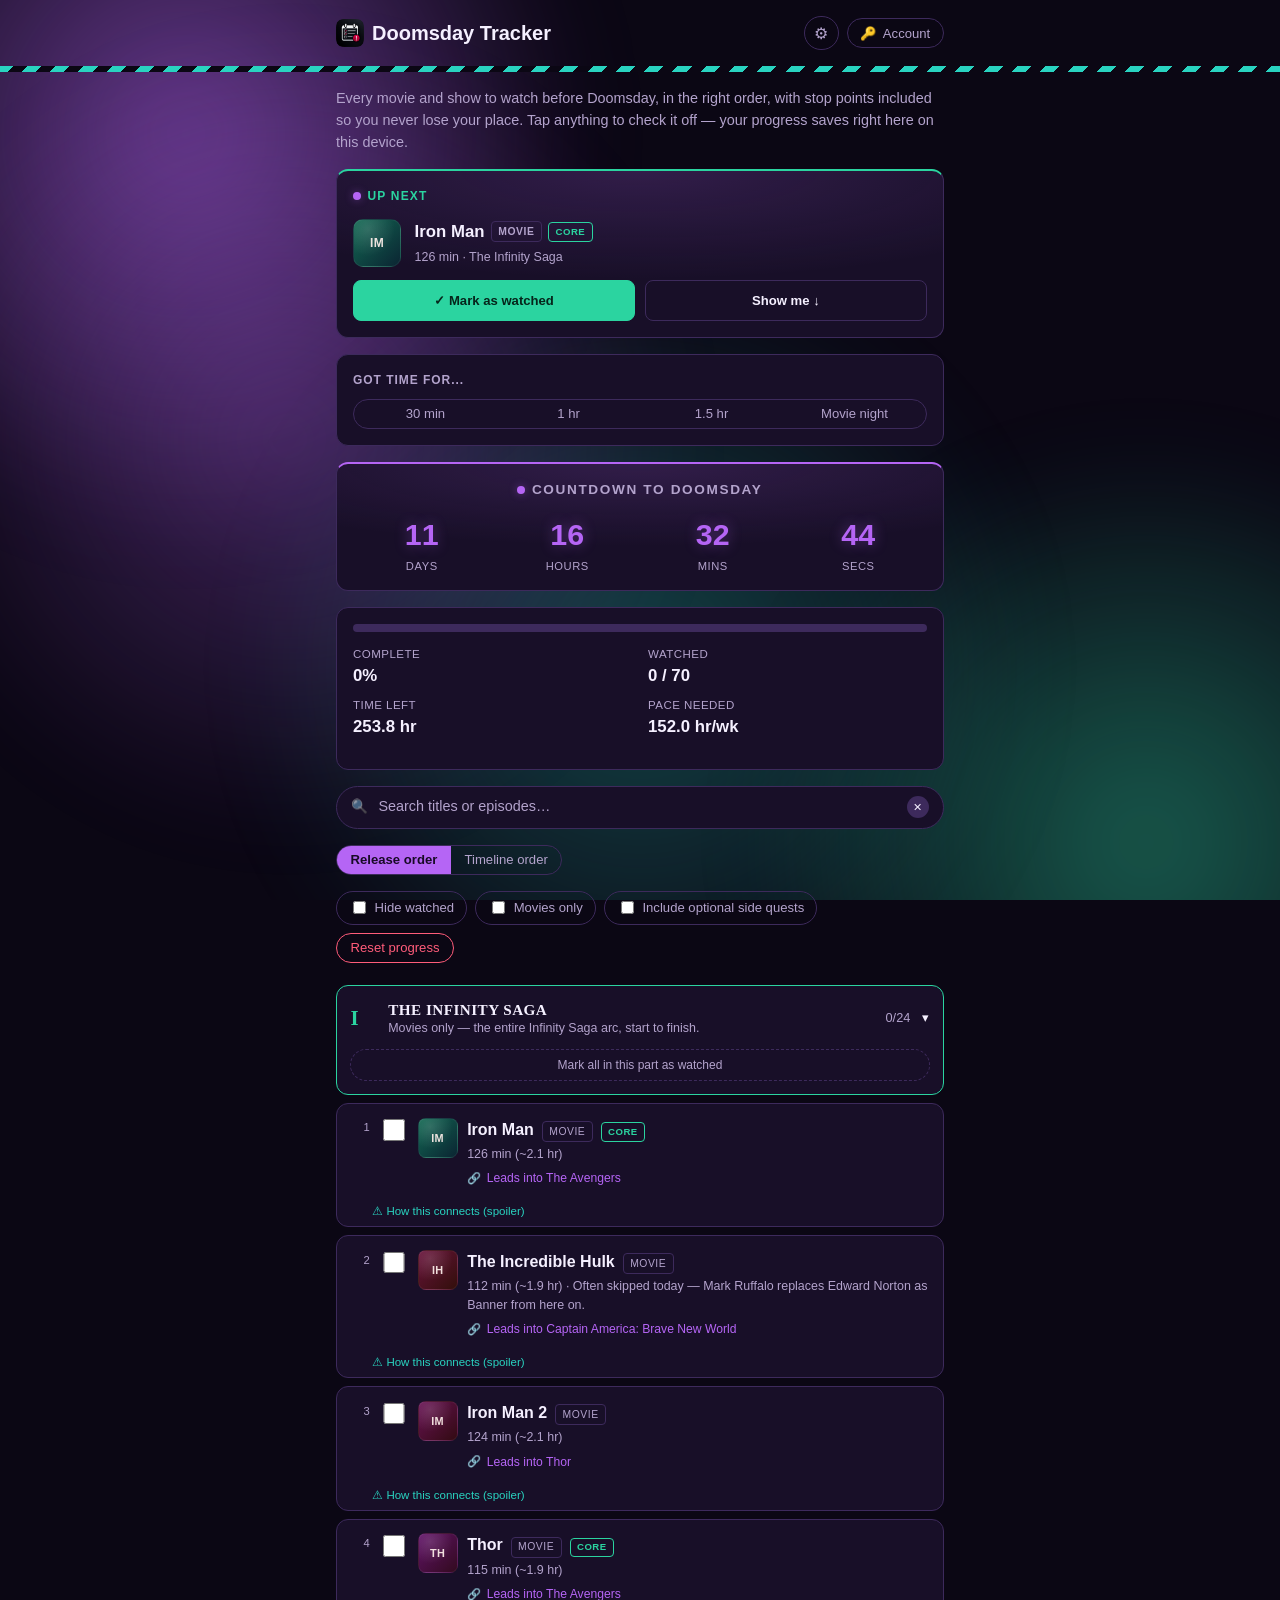
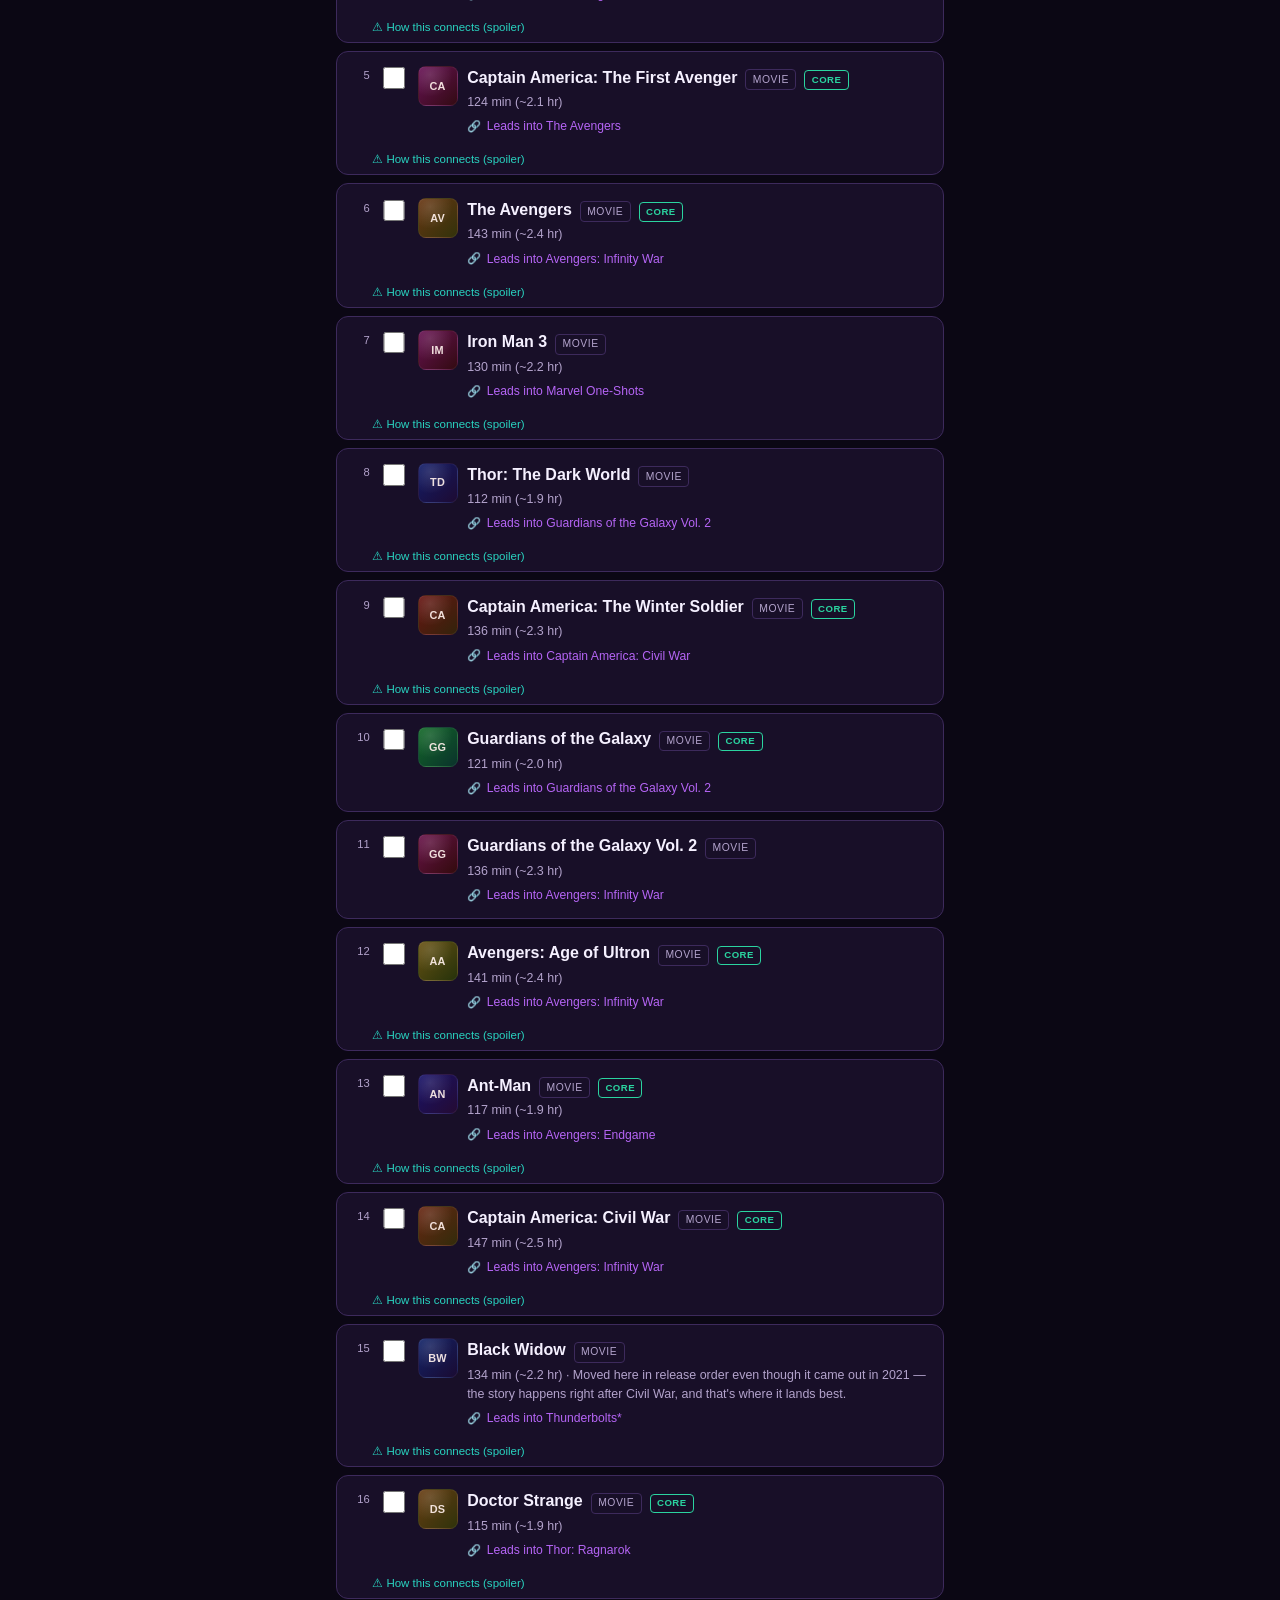
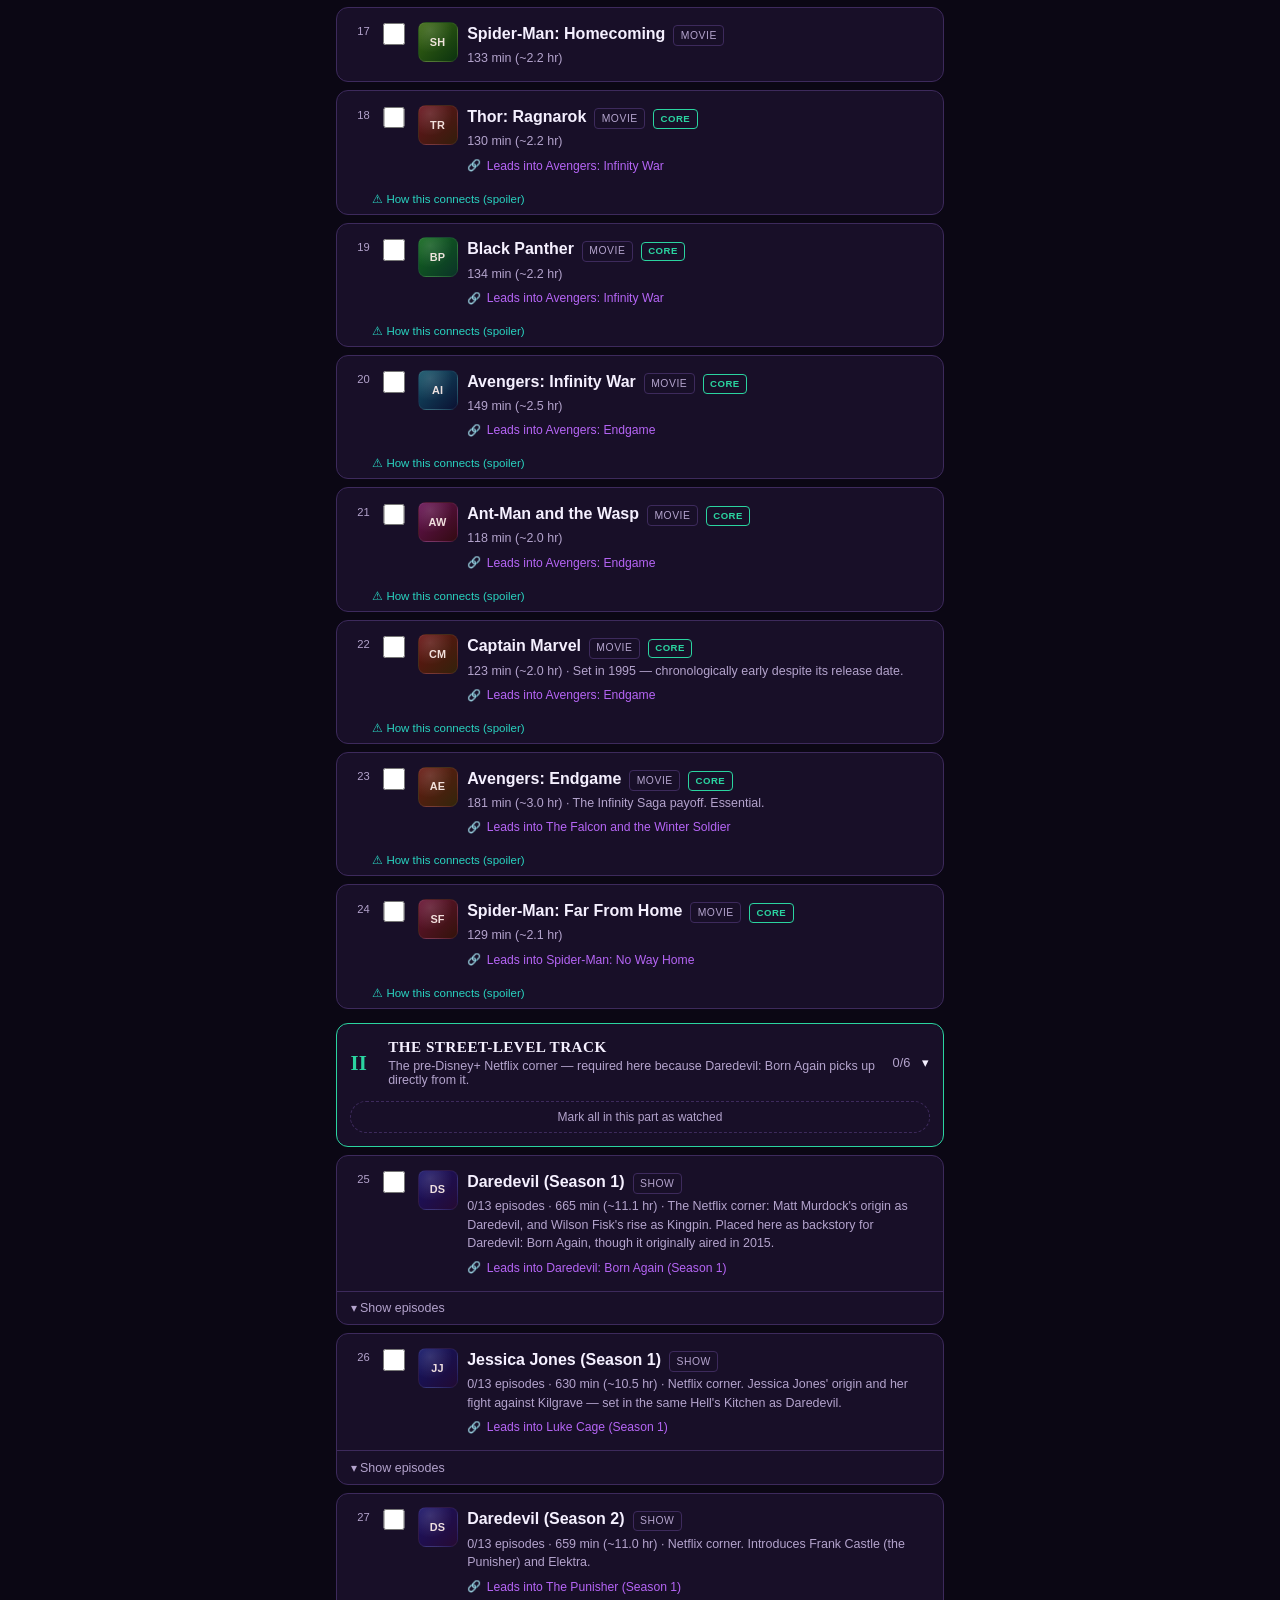
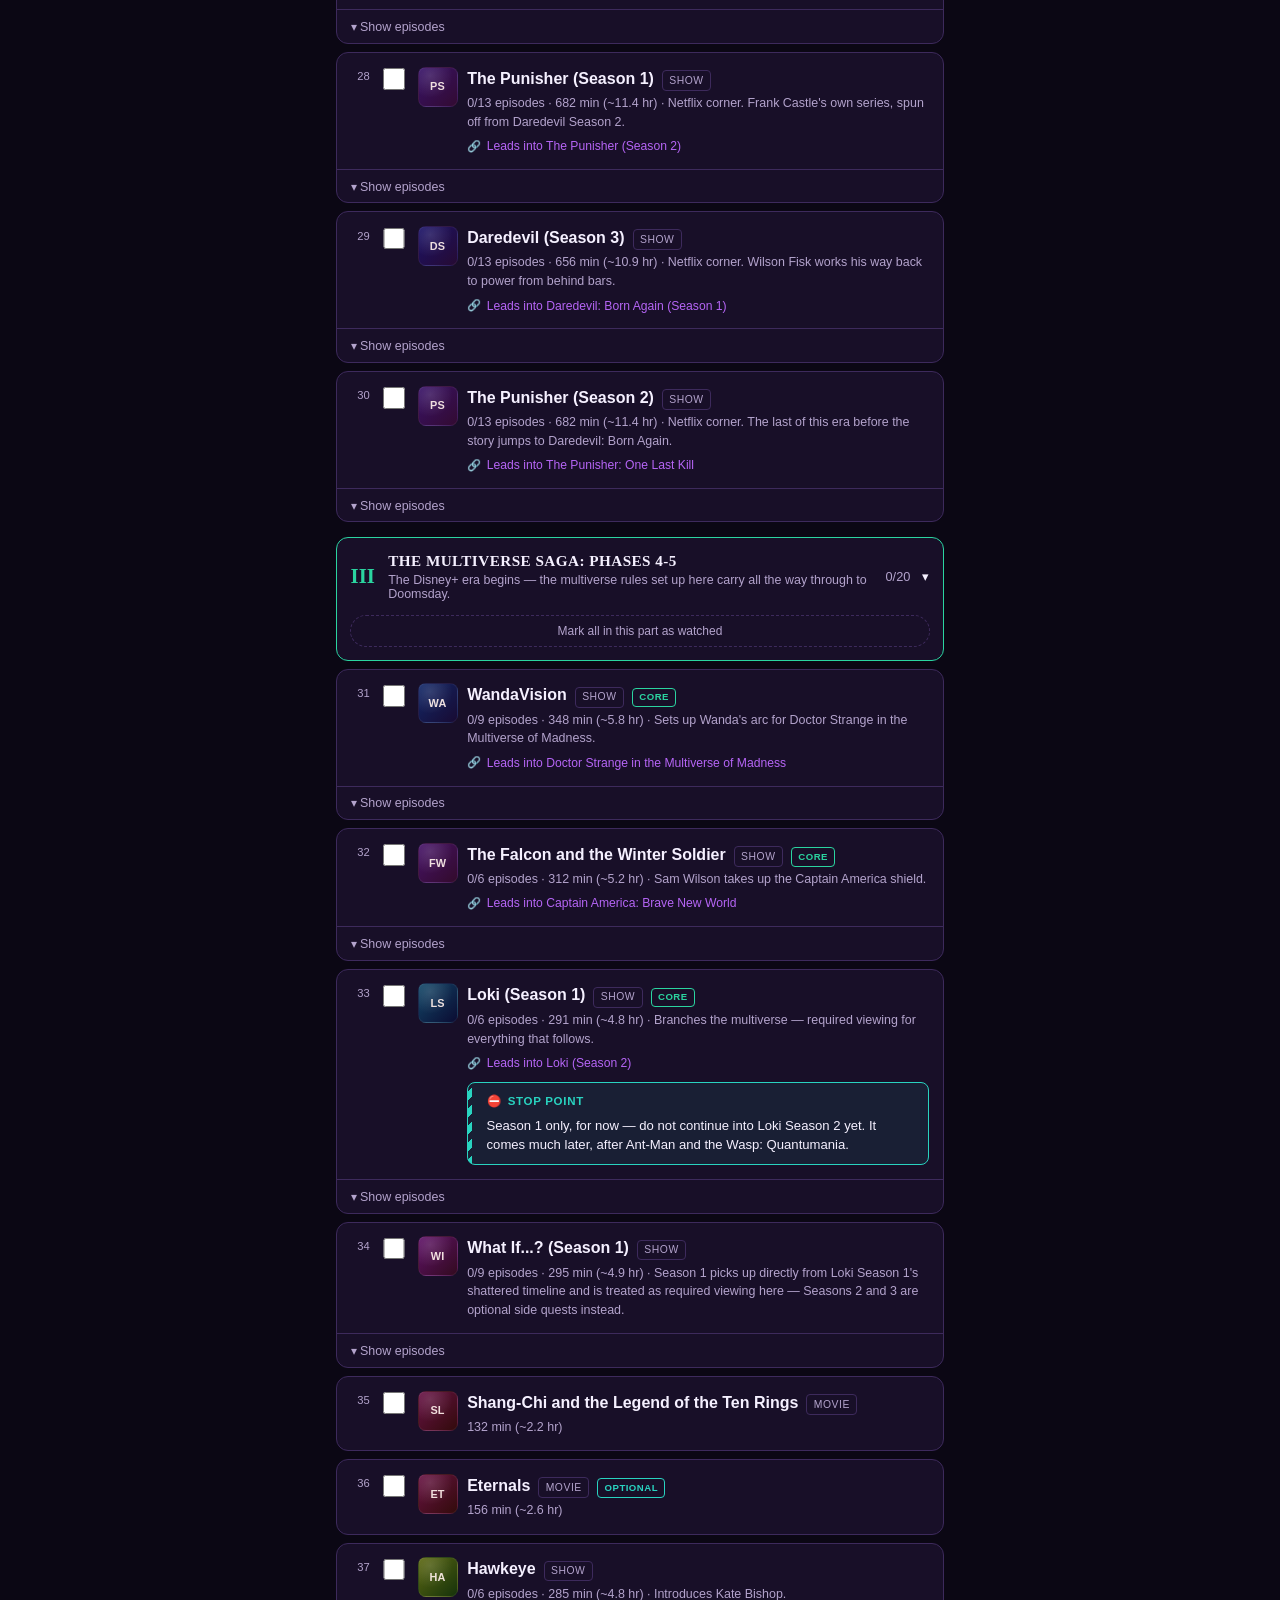
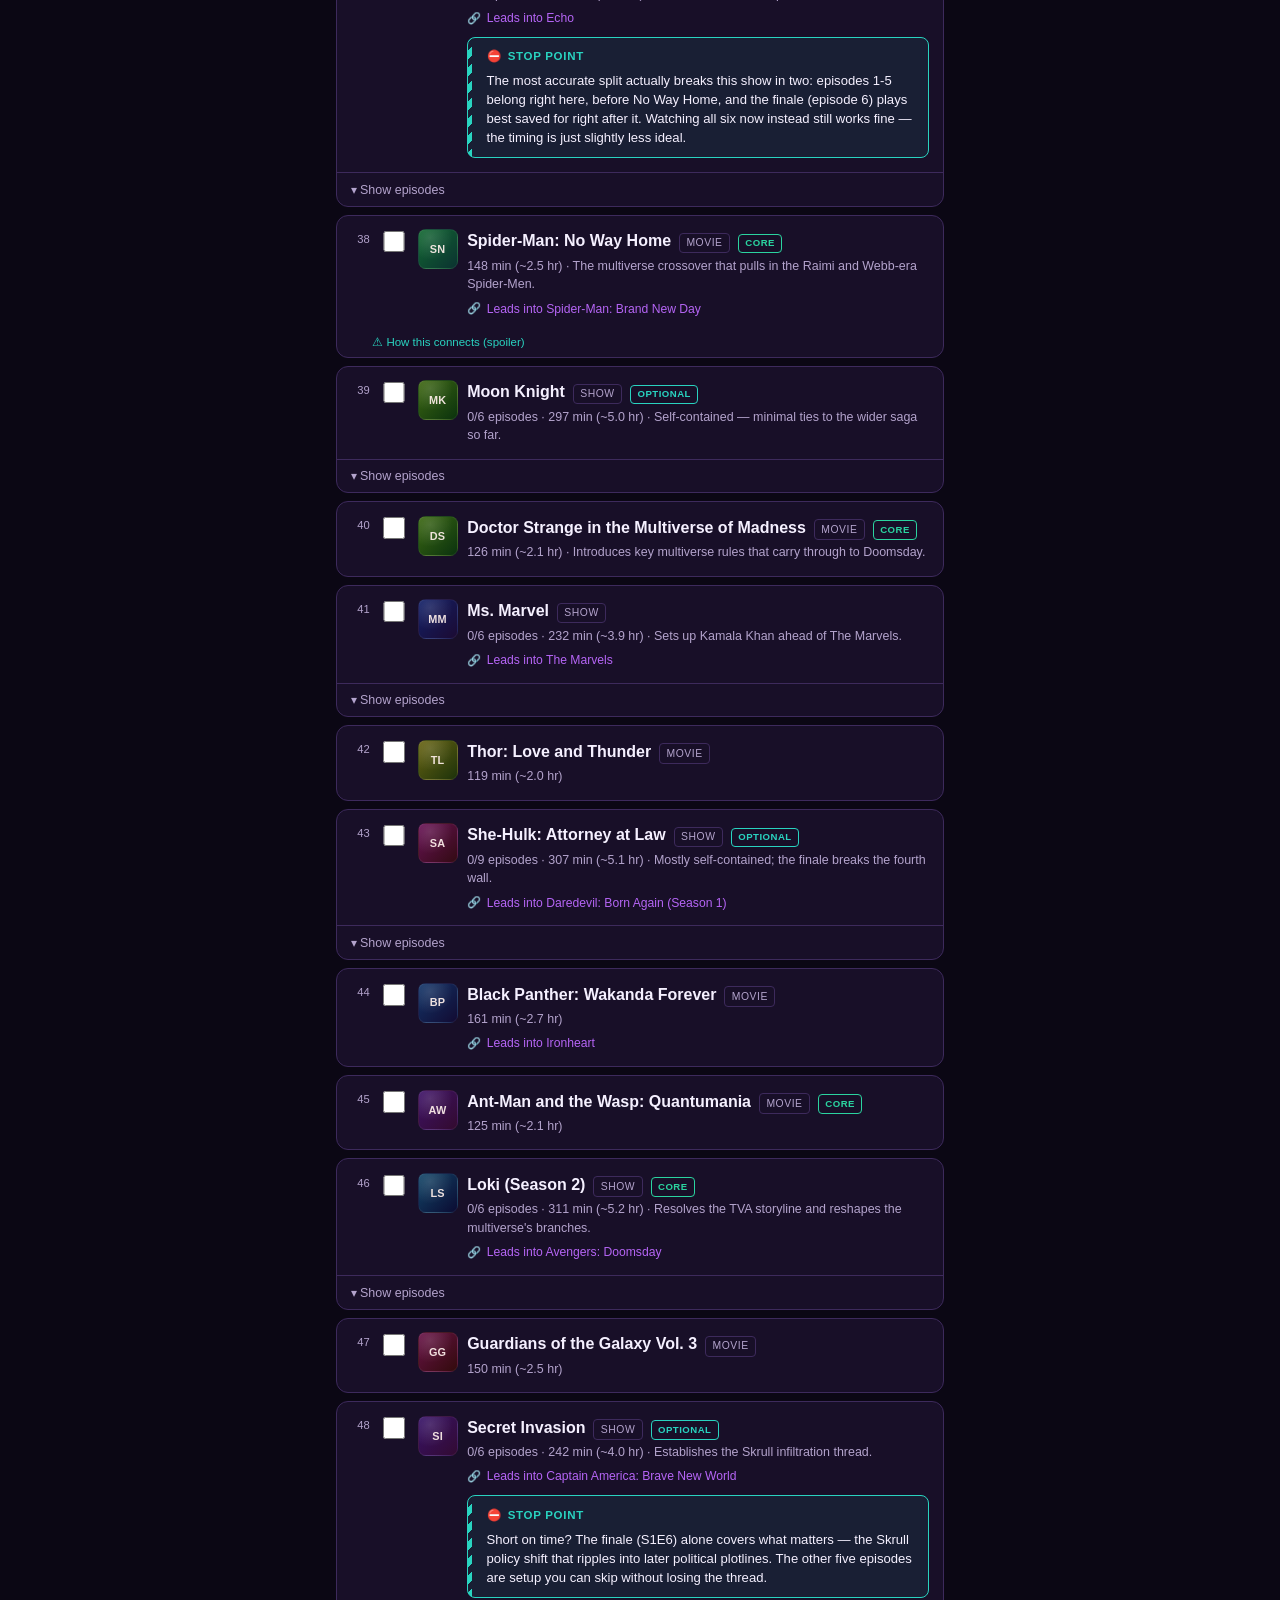
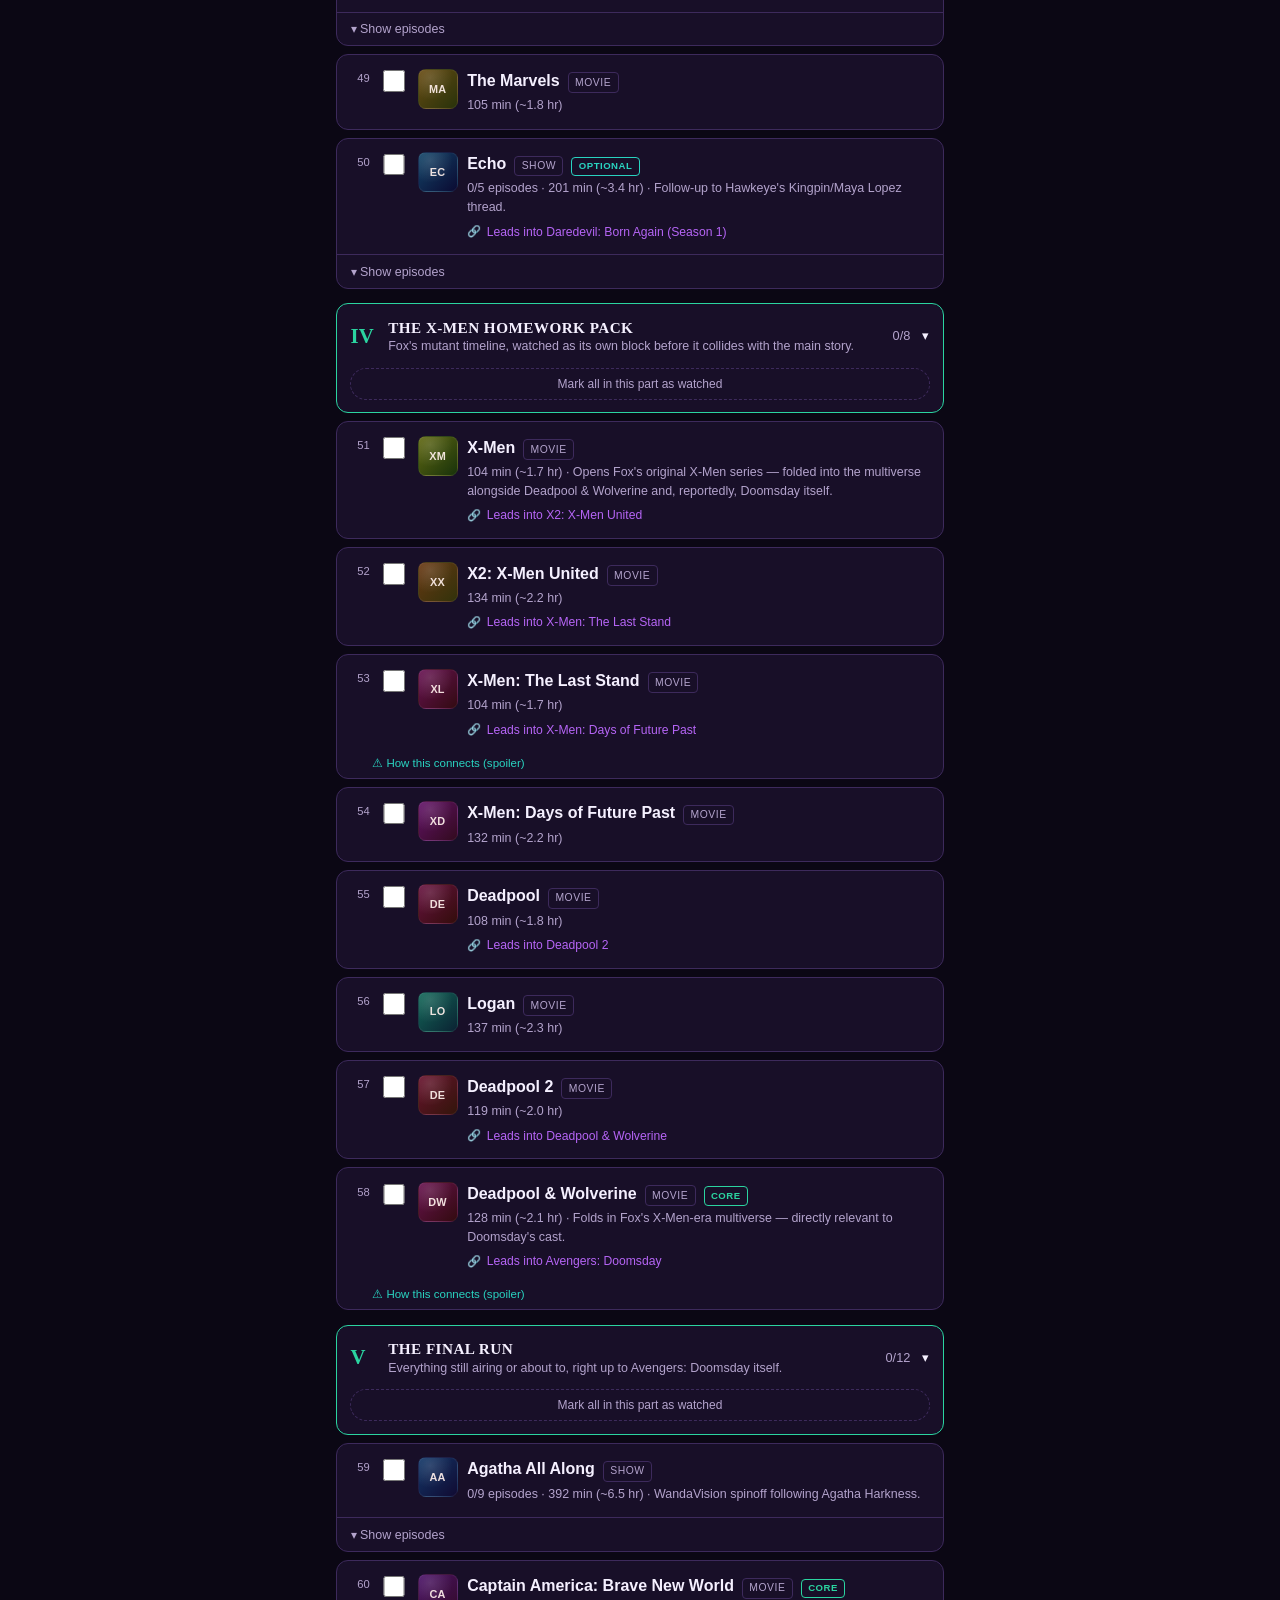
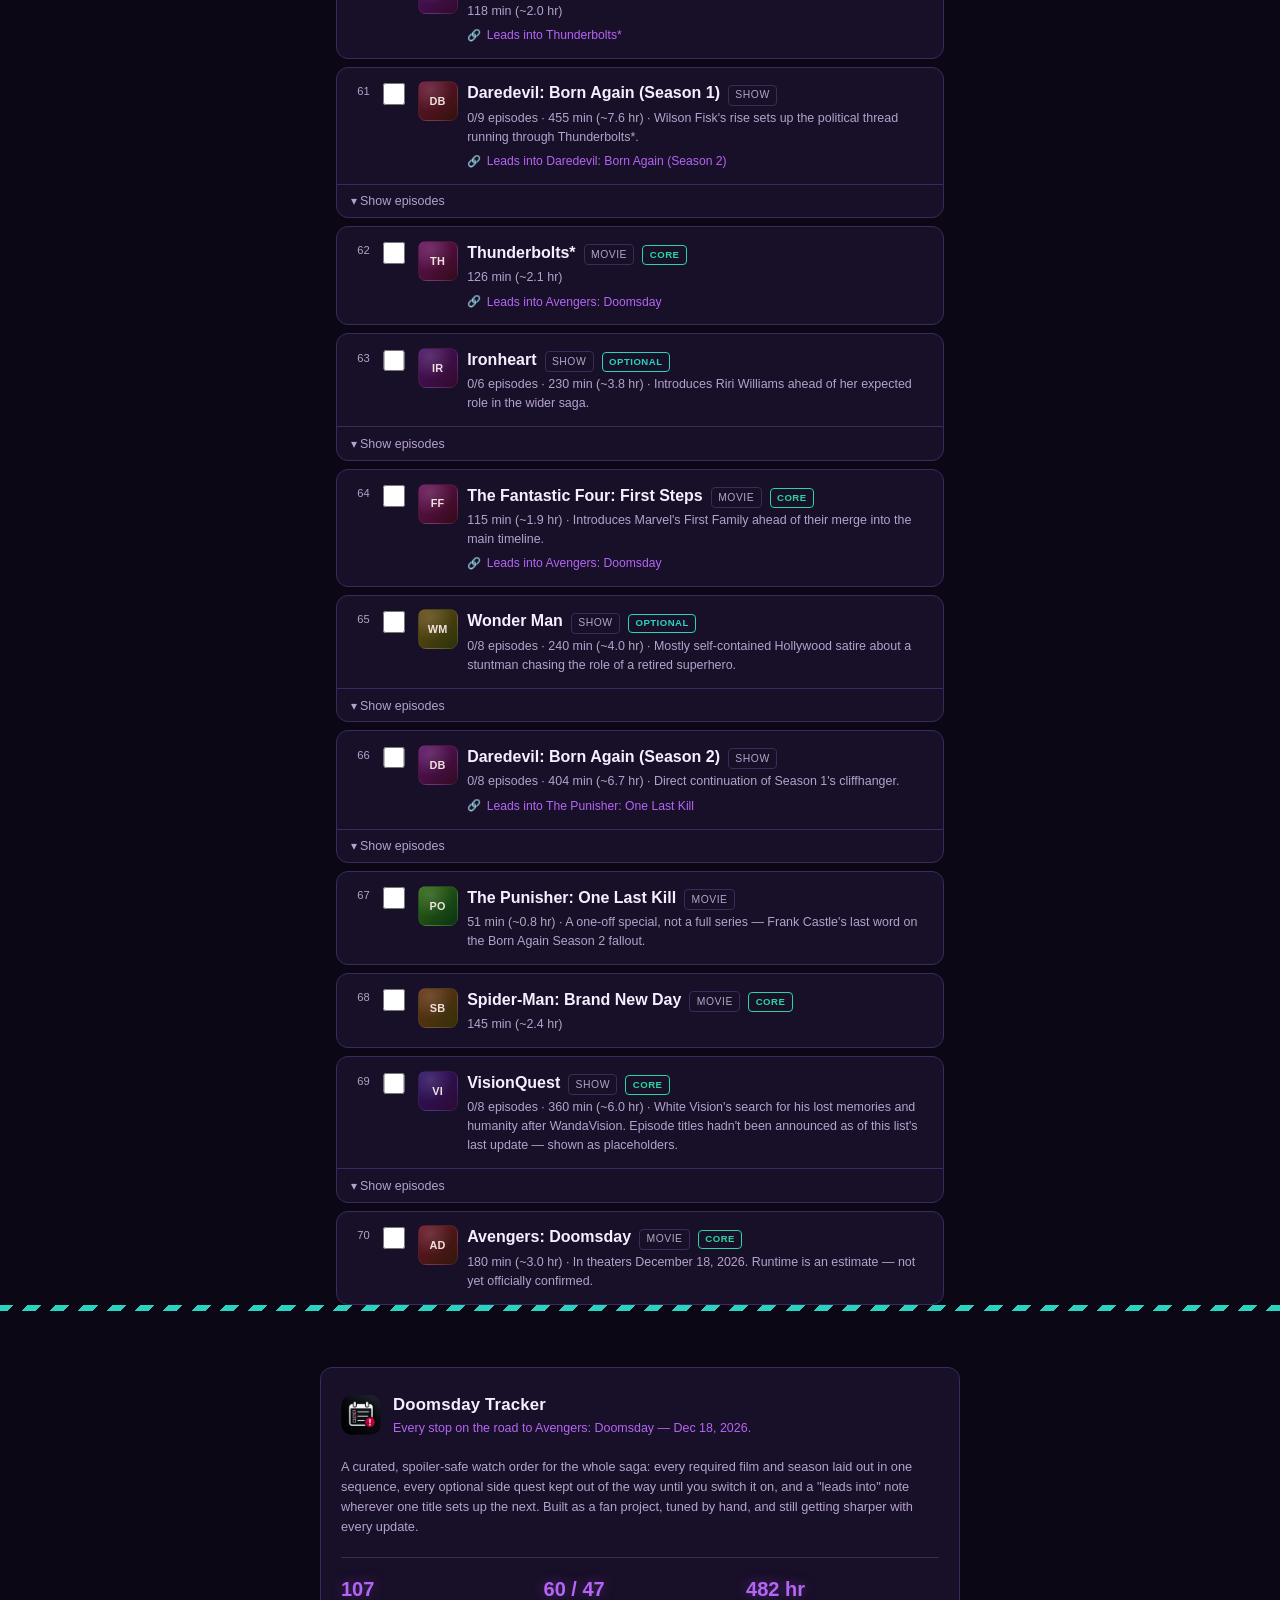
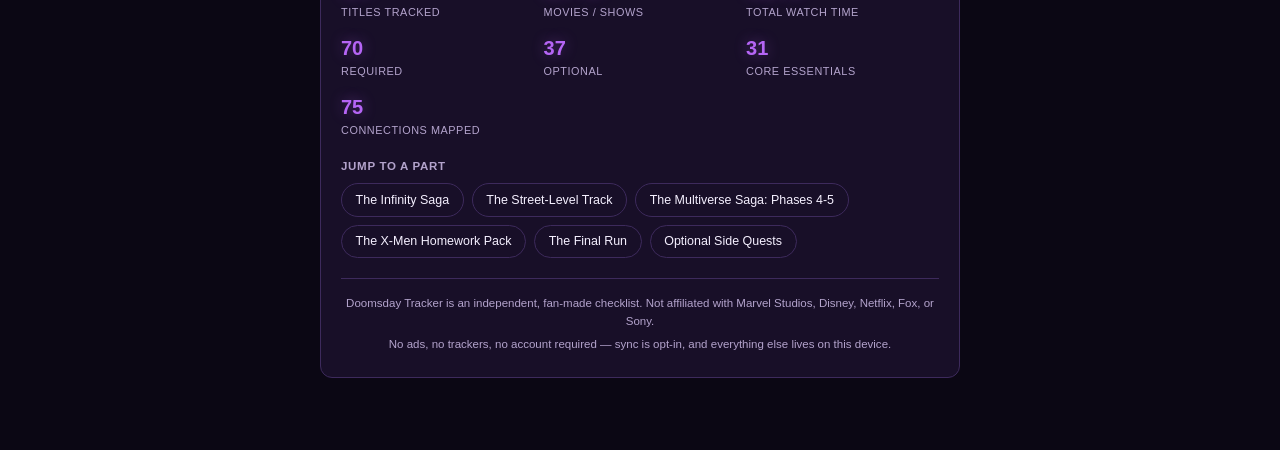
==== commit db3a4253: "Make milestone confetti cover the whole screen, iMessage-style The previous confetti was clipped to " ====
--- a/index.html
+++ b/index.html
@@ -296,8 +296,9 @@
     </div>
   </div>
 
+  <div class="confetti-overlay" id="confettiOverlay" aria-hidden="true"></div>
+
   <div class="milestone-toast" id="milestoneToast" hidden role="status" aria-live="polite">
-    <div class="milestone-confetti" id="milestoneConfetti" aria-hidden="true"></div>
     <button class="milestone-close" id="milestoneClose" type="button" aria-label="Dismiss">✕</button>
     <div class="milestone-icon" aria-hidden="true">🎉</div>
     <p class="milestone-title" id="milestoneTitle"></p>
--- a/styles.css
+++ b/styles.css
@@ -1902,36 +1902,58 @@
   line-height: 1.4;
 }
 
-.milestone-confetti {
-  position: absolute;
+/* Full-viewport confetti burst (iMessage-style) — a separate fixed layer
+   above everything else, independent of the toast card so pieces rain
+   across the whole screen rather than being clipped to one small box. */
+.confetti-overlay {
+  position: fixed;
   inset: 0;
+  z-index: 55;
   overflow: hidden;
   pointer-events: none;
 }
 
-.milestone-confetti span {
+.confetti-overlay span {
   position: absolute;
-  top: -10%;
-  width: 7px;
-  height: 11px;
+  top: -5vh;
+  left: var(--x, 50%);
+  width: var(--size, 8px);
+  height: calc(var(--size, 8px) * 1.6);
   background: var(--confetti-color, var(--accent));
-  opacity: 0.9;
-  border-radius: 1px;
+  opacity: 0;
+  border-radius: var(--piece-radius, 1px);
 }
 
 @media (prefers-reduced-motion: no-preference) {
-  .milestone-toast.shown .milestone-confetti span {
-    animation: confetti-fall 1.6s ease-in forwards;
+  .confetti-overlay span {
+    animation: confetti-fall var(--fall-duration, 3s) linear var(--fall-delay, 0s) forwards;
+  }
+}
+
+@media (prefers-reduced-motion: reduce) {
+  /* No fall animation, but still give a brief static sparkle of color
+     so the celebration reads on a reduced-motion device instead of
+     silently doing nothing. */
+  .confetti-overlay span {
+    top: 8vh;
+    opacity: 0.9;
+    transition: opacity 1.2s ease 1.4s;
+  }
+  .confetti-overlay.shown span {
+    opacity: 0;
   }
 }
 
 @keyframes confetti-fall {
   0% {
-    transform: translateY(0) rotate(0deg);
-    opacity: 0.9;
+    transform: translate(0, 0) rotate(0deg);
+    opacity: 1;
+  }
+  12% {
+    opacity: 1;
   }
   100% {
-    transform: translateY(220px) rotate(340deg);
-    opacity: 0;
+    transform: translate(var(--drift, 0px), 112vh) rotate(var(--spin, 360deg));
+    opacity: 0.85;
   }
 }
